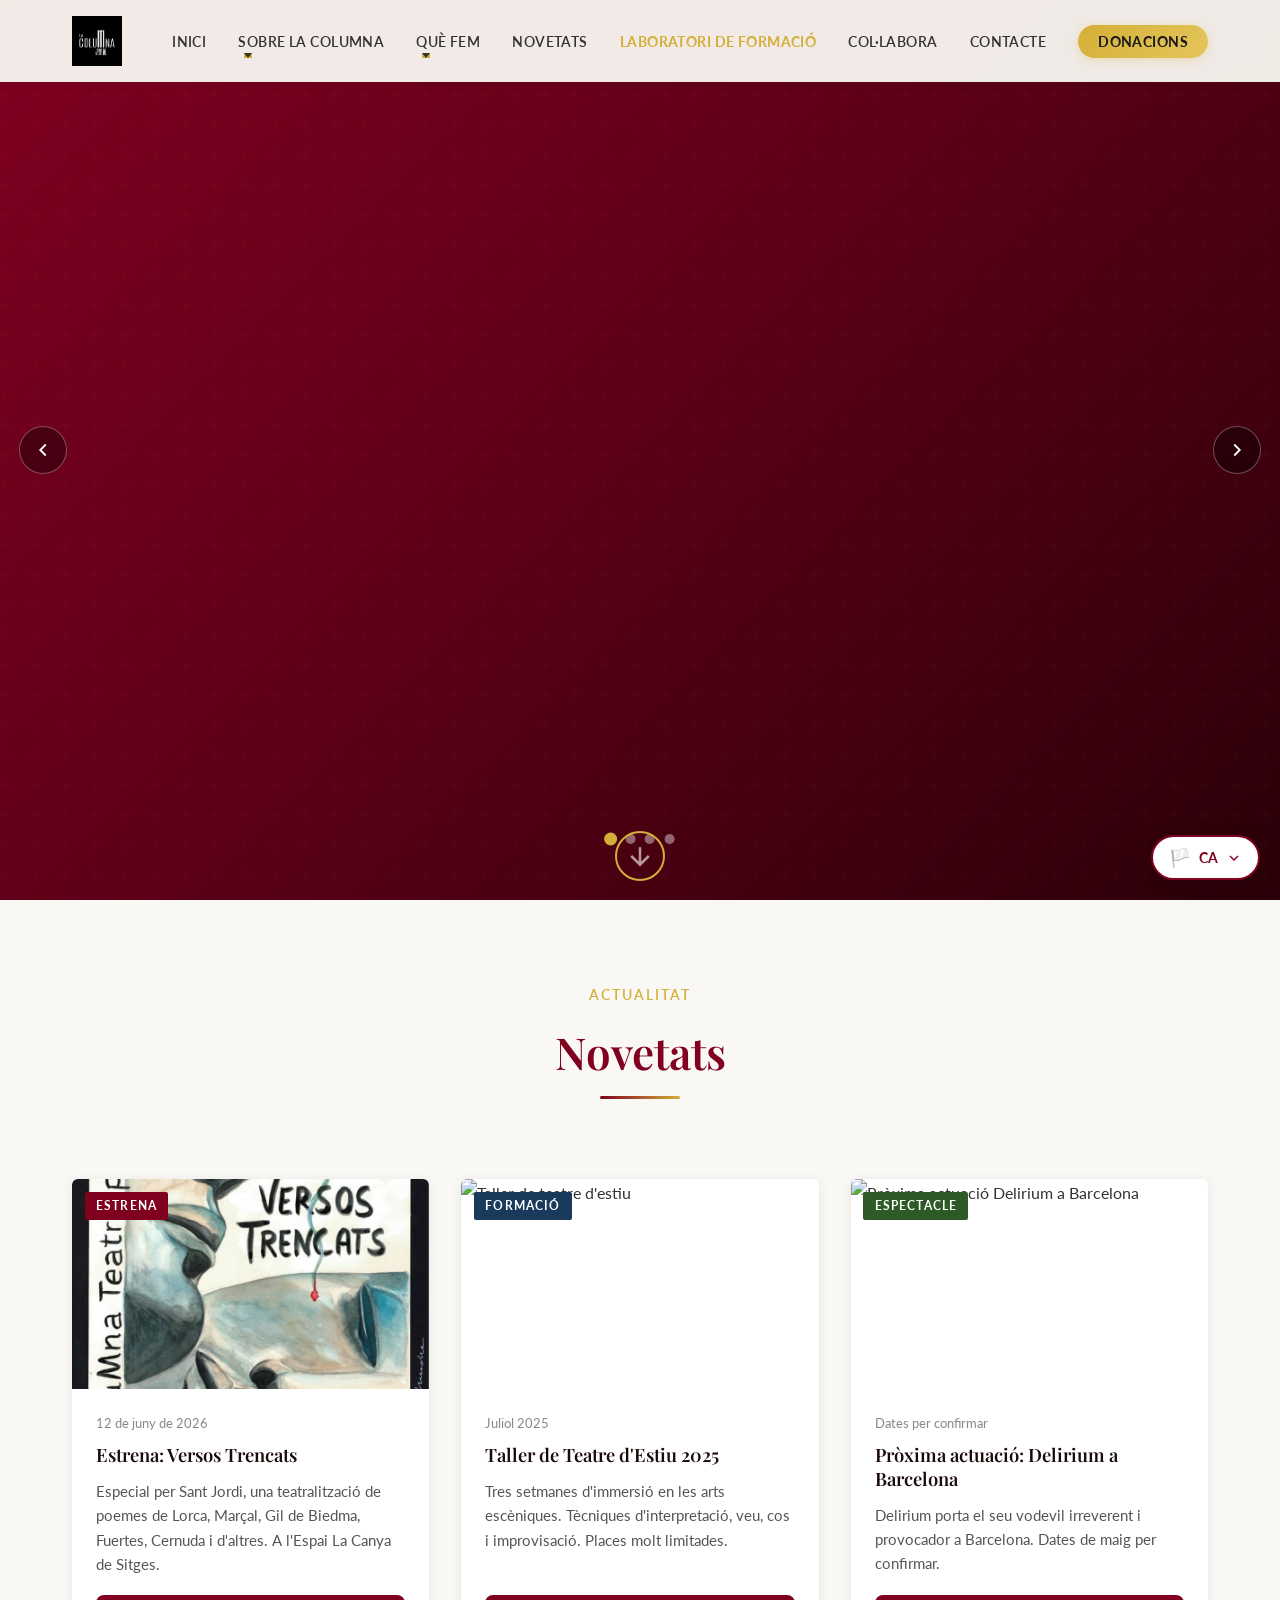
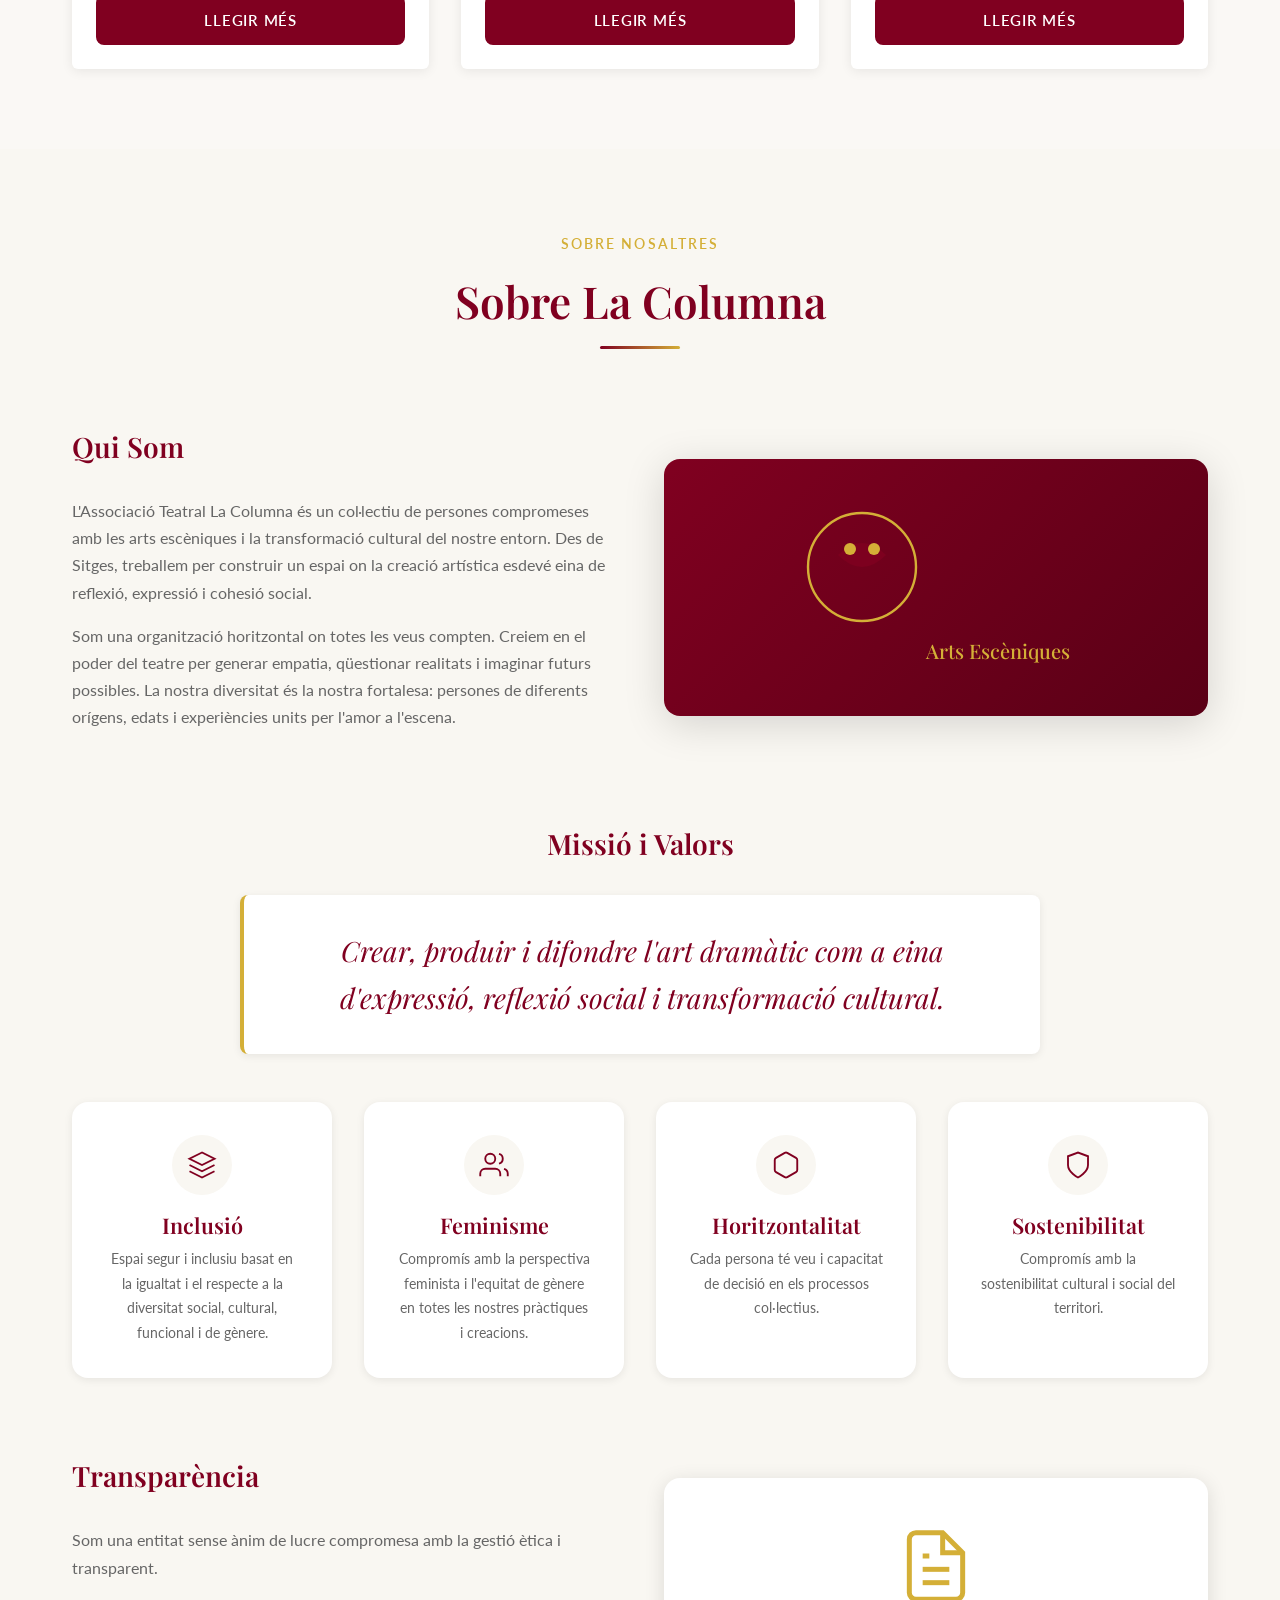
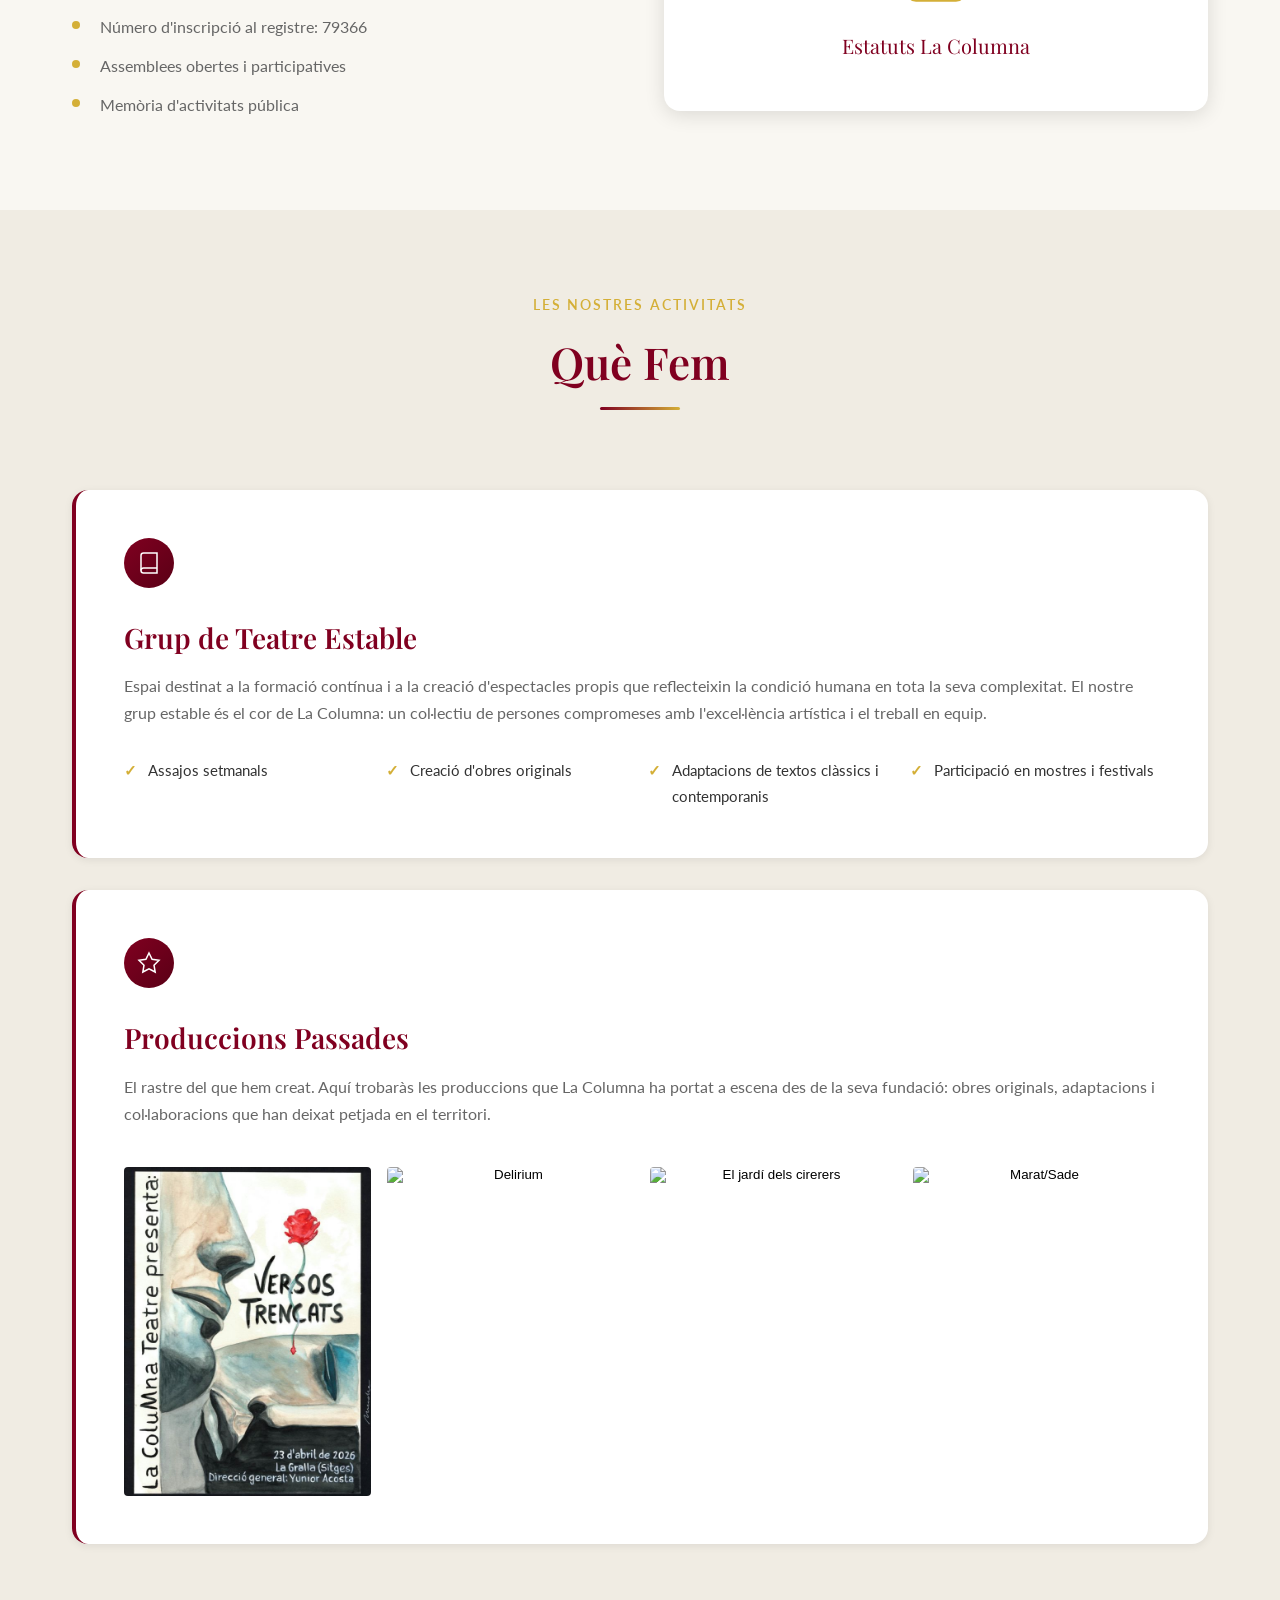
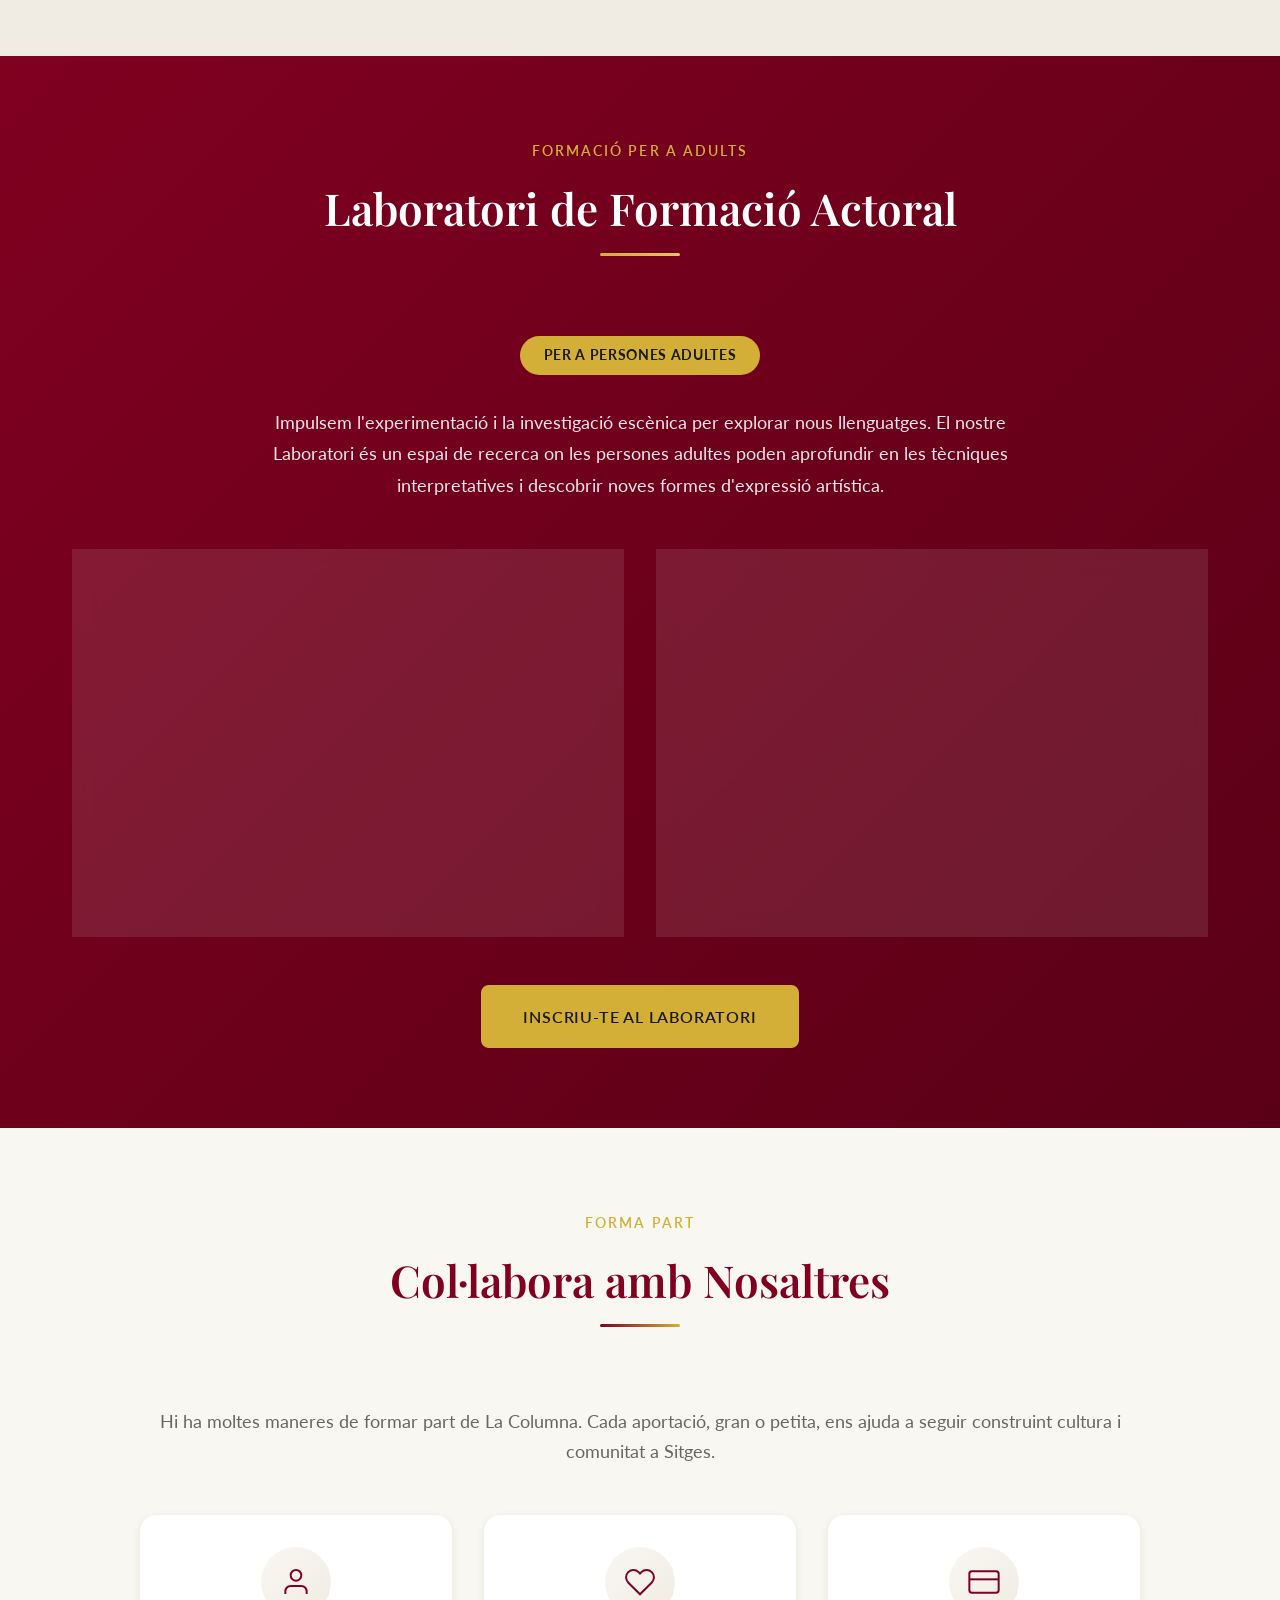
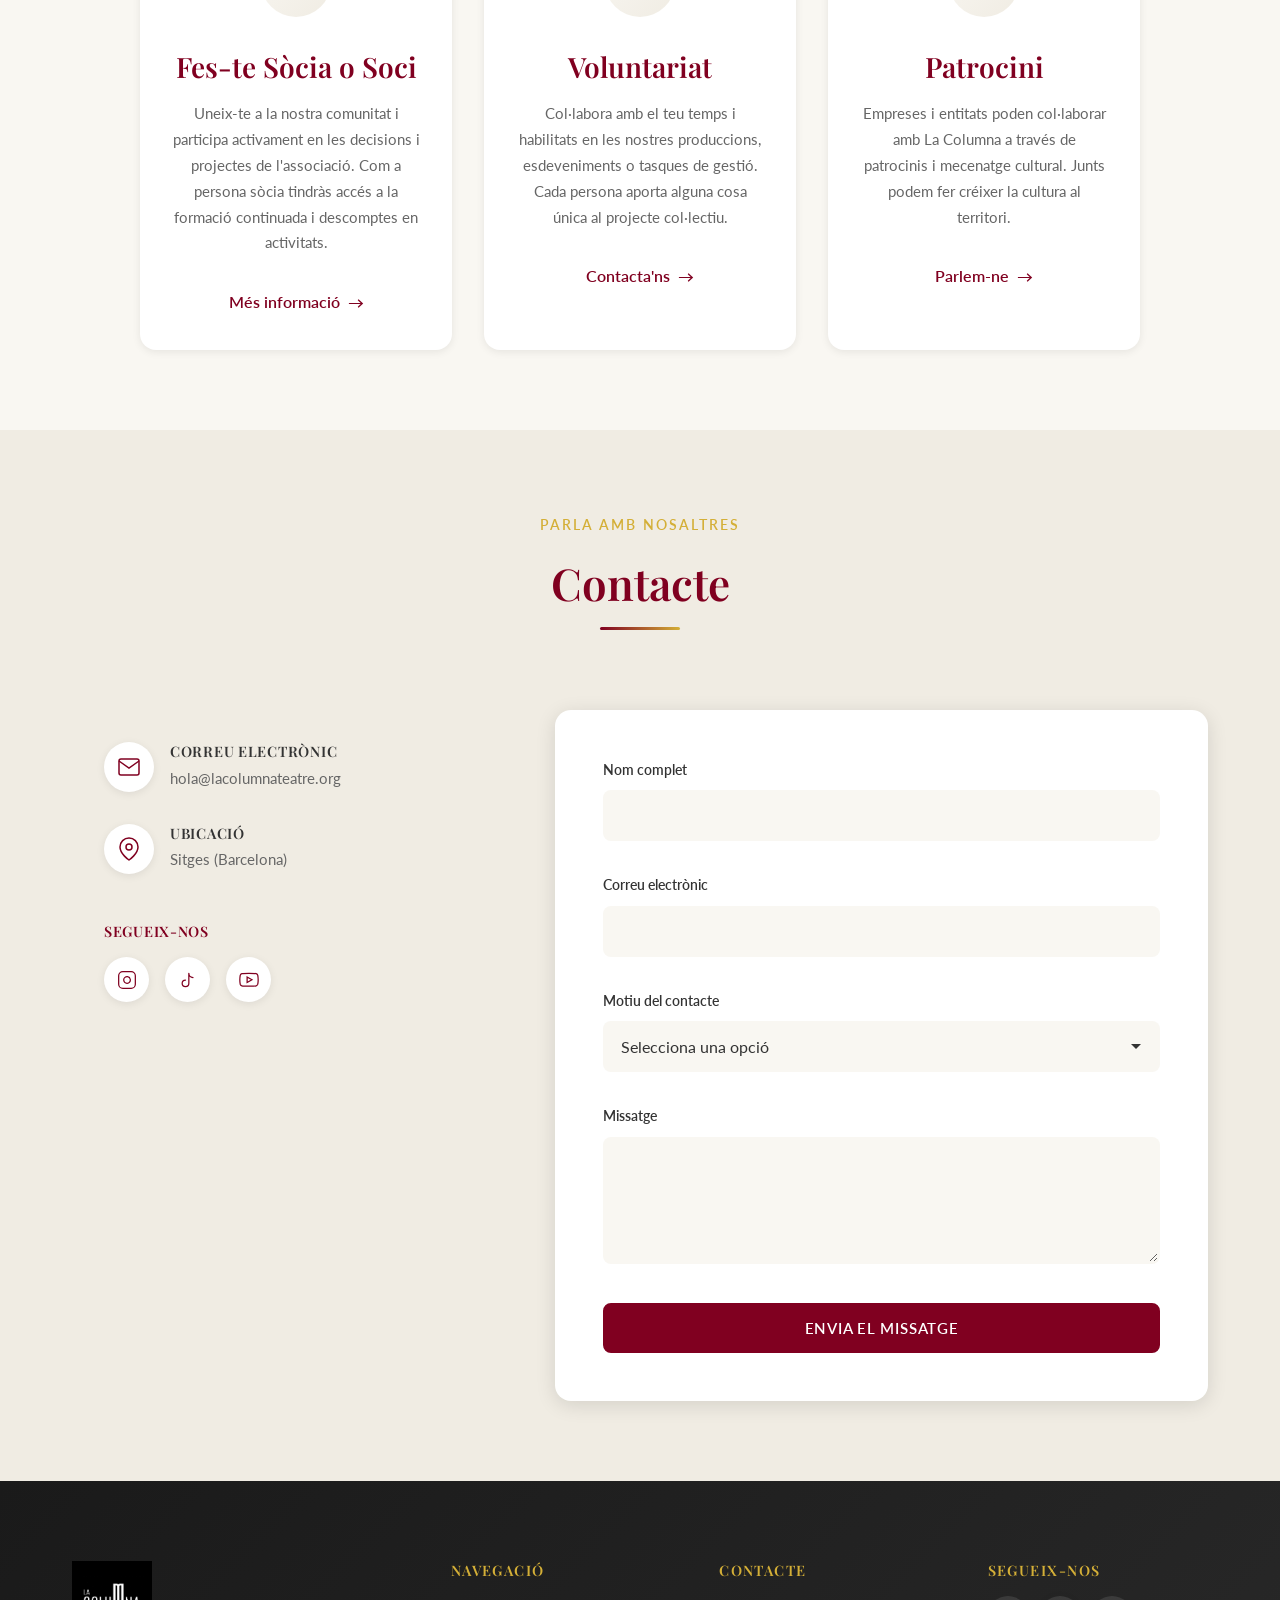
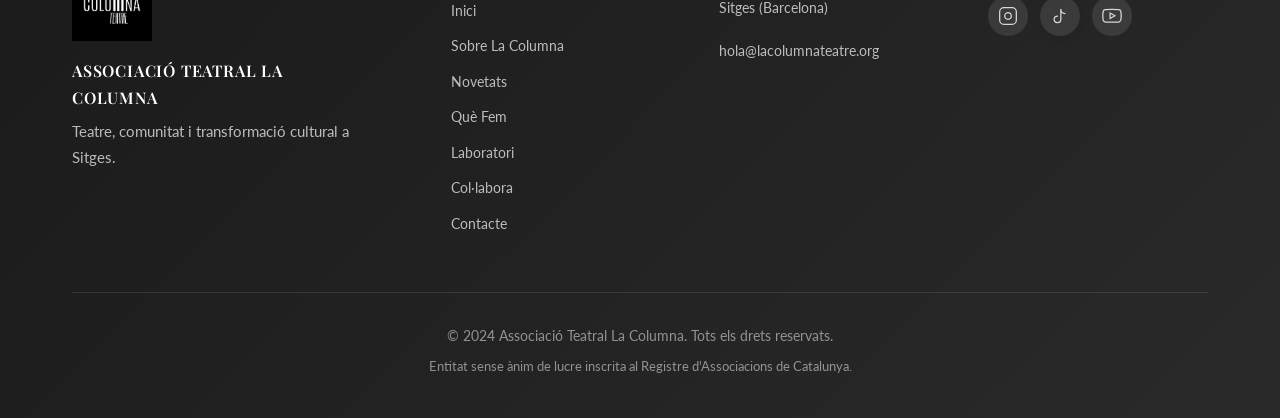
==== index.html @ 3ff5d33d "Update index.html" ====
<!DOCTYPE html>
<html lang="ca">
<head>
    <meta charset="UTF-8">
    <meta name="viewport" content="width=device-width, initial-scale=1.0">
    <meta name="description" content="Associació Teatral La Columna de Sitges - Organització plural, horitzontal i diversa dedicada a les arts escèniques">
    <meta name="keywords" content="teatre, Sitges, arts escèniques, formació actoral, cultura, laboratori teatral">
    <title>Associació Teatral La Columna | Sitges</title>
<link rel="icon" type="image/png" href="imgs/simbolo_lacolumna.png"><link rel="apple-touch-icon" href="imgs/simbolo_lacolumna.png">
    <!-- Google Fonts -->
    <link rel="preconnect" href="https://fonts.googleapis.com">
    <link rel="preconnect" href="https://fonts.gstatic.com" crossorigin>
    <link href="https://fonts.googleapis.com/css2?family=Lato:wght@300;400;700&family=Playfair+Display:wght@400;500;600;700&display=swap" rel="stylesheet">

    <!-- Styles -->
    <link rel="stylesheet" href="css/styles.css">
    
    <style>
    /* ═════════════════════════════════════════════
       HERO CAROUSEL
    ═══════════════════════════════════════════════ */
    .hero { position: relative; height: 100vh; min-height: 600px; overflow: hidden; }

    .hero-carousel { position: relative; width: 100%; height: 100%; }

    .hero-slide {
        position: absolute; inset: 0;
        background-size: cover; background-position: center;
        opacity: 0; transition: opacity 0.8s ease;
        display: flex; align-items: center; justify-content: center;
    }
    .hero-.active { opacity: 1; z-index: 1; }

    .hero-overlay {
        position: absolute; inset: 0;
        background: linear-gradient(to bottom, rgba(0,0,0,.55) 0%, rgba(0,0,0,.35) 60%, rgba(0,0,0,.6) 100%);
        z-index: 1;
    }

    .hero-content {
        position: relative; z-index: 2;
        text-align: center; padding: 0 1.5rem;
        max-width: 800px; margin: 0 auto;
        color: #fff;
    }
    .hero-title {
        font-family: 'Playfair Display', serif;
        font-size: clamp(2rem, 5vw, 3.5rem);
        font-weight: 600; line-height: 1.2;
        margin-bottom: 1.2rem; color: #fff;
        text-shadow: 0 2px 8px rgba(0,0,0,.5);
    }
    .hero-subtitle {
        font-size: clamp(1rem, 2vw, 1.2rem);
        line-height: 1.7; margin-bottom: 2rem;
        color: rgba(255,255,255,.9);
        text-shadow: 0 1px 4px rgba(0,0,0,.4);
    }
    .hero-event-tag {
        display: inline-block;
        background: #D4AF37; color: #1a0a0a;
        font-family: 'Lato', sans-serif;
        font-size: .78rem; font-weight: 700;
        letter-spacing: .12em; text-transform: uppercase;
        padding: .35rem .9rem; border-radius: 2px;
        margin-bottom: 1rem;
    }
    .hero-ctas { display: flex; gap: 1rem; justify-content: center; flex-wrap: wrap; }

    /* Arrows */
    .hero-arrow {
        position: absolute; top: 50%; transform: translateY(-50%);
        z-index: 10; background: rgba(0,0,0,.35);
        border: 1px solid rgba(255,255,255,.3);
        color: #fff; width: 48px; height: 48px;
        border-radius: 50%; cursor: pointer;
        display: flex; align-items: center; justify-content: center;
        transition: background .25s;
    }
    .hero-arrow:hover { background: rgba(212,175,55,.7); }
    .hero-arrow svg { width: 22px; height: 22px; }
    .hero-arrow-prev { left: 1.2rem; }
    .hero-arrow-next { right: 1.2rem; }

    /* Dots */
    .hero-dots {
        position: absolute; bottom: 3.5rem; left: 50%; transform: translateX(-50%);
        z-index: 10; display: flex; gap: .6rem;
    }
    .hero-dot {
        width: 10px; height: 10px; border-radius: 50%;
        background: rgba(255,255,255,.4); border: none; cursor: pointer;
        transition: background .25s, transform .25s;
    }
    .hero-dot.active { background: #D4AF37; transform: scale(1.3); }

    /* Scroll hint */
    .hero-scroll {
        position: absolute; bottom: 1.2rem; left: 50%; transform: translateX(-50%);
        z-index: 10; color: rgba(255,255,255,.6); animation: bounce 2s infinite;
    }
    .hero-scroll a { color: inherit; }
    @keyframes bounce { 0%,100%{transform:translateX(-50%) translateY(0)} 50%{transform:translateX(-50%) translateY(6px)} }

    /* ═══════════════════════════════════════════════
       NOVETATS
    ═══════════════════════════════════════════════ */
    .novetats-section { background: #faf8f5; }

    .novetats-grid {
        display: grid;
        grid-template-columns: repeat(auto-fit, minmax(300px, 1fr));
        gap: 2rem; margin-top: 2.5rem;
    }

    .novetat-card {
        background: #fff;
        border-radius: 6px;
        overflow: hidden;
        box-shadow: 0 2px 12px rgba(0,0,0,.08);
        transition: transform .25s, box-shadow .25s;
        display: flex; flex-direction: column;
    }
    .novetat-card.novetat-trigger { cursor: pointer; }
    .novetat-card:hover { transform: translateY(-4px); box-shadow: 0 8px 24px rgba(0,0,0,.13); }

    .novetat-img-wrap { position: relative; overflow: hidden; }
    .novetat-img { width: 100%; height: 210px; object-fit: cover; display: block; transition: transform .4s; }
    .novetat-card:hover .novetat-img { transform: scale(1.04); }

    .novetat-badge {
        position: absolute; top: .8rem; left: .8rem;
        background: #800020; color: #fff;
        font-size: .72rem; font-weight: 700;
        letter-spacing: .1em; text-transform: uppercase;
        padding: .25rem .7rem; border-radius: 2px;
    }
    .novetat-badge--blue  { background: #1a3a5c; }
    .novetat-badge--green { background: #2d5a27; }

    .novetat-body { padding: 1.5rem; display: flex; flex-direction: column; flex: 1; }
    .novetat-date { font-size: .8rem; color: #888; display: block; margin-bottom: .5rem; }
    .novetat-title {
        font-family: 'Playfair Display', serif;
        font-size: 1.15rem; font-weight: 600;
        color: #1a0a0a; margin-bottom: .75rem; line-height: 1.3;
    }
    .novetat-text { font-size: .92rem; color: #555; line-height: 1.65; flex: 1; margin-bottom: 1.2rem; }

    /* ═══════════════════════════════════════════════
       GALERIA PRODUCCIONS
    ═══════════════════════════════════════════════ */
    .produccions-galeria { margin-top: 2.5rem; }
    .produccions-title {
        font-family: 'Playfair Display', serif;
        font-size: 1.25rem; color: #800020;
        margin-bottom: 1.2rem; padding-bottom: .5rem;
        border-bottom: 1px solid #e8d5c0;
    }
    .produccions-grid {
        display: grid;
        grid-template-columns: repeat(auto-fill, minmax(220px, 1fr));
        gap: 1rem;
    }
    .produccio-item {
        position: relative; overflow: hidden;
        border-radius: 4px; cursor: pointer;
        background: none; border: none; padding: 0;
    }
    /*.produccio-item img { width: 100%; height: 160px; object-fit: cover; display: block; transition: transform .4s; }*/
      .produccio-item img { width: 100%; height: auto; aspect-ratio: 3 / 4; object-fit: cover; display: block; transition: transform .4s; }
    .produccio-item:hover img { transform: scale(1.06); }

    .produccio-hover {
        position: absolute; inset: 0;
        background: rgba(128,0,32,.75);
        color: #fff; display: flex; align-items: center; justify-content: center;
        opacity: 0; transition: opacity .3s;
        font-family: 'Lato', sans-serif; font-size: .85rem;
        font-weight: 700; letter-spacing: .08em; text-transform: uppercase;
    }
    .produccio-item:hover .produccio-hover { opacity: 1; }

    /* ═══════════════════════════════════════════════
       MODAL
    ═══════════════════════════════════════════════ */
    .produccio-modal-overlay {
        position: fixed; inset: 0; z-index: 9999;
        background: rgba(0,0,0,.8);
        display: flex; align-items: center; justify-content: center;
        padding: 1rem;
        opacity: 0; pointer-events: none; transition: opacity .3s;
    }
    .produccio-modal-overlay.active { opacity: 1; pointer-events: all; }

    /* .produccio-modal {
        background: #fff; border-radius: 6px;
        max-width: 780px; width: 100%;
        max-height: 90vh; overflow-y: auto;
        position: relative;
        transform: translateY(20px); transition: transform .3s;
    }*/
       .produccio-modal {
        background: #fff; border-radius: 6px;
        max-width: 780px; width: 100%;
        max-height: 90vh; overflow-y: auto;
        position: relative;
        transform .3s;
    }
    .produccio-modal-overlay.active .produccio-modal { transform: translateY(0); }

    .produccio-modal-close {
        position: absolute; top: .8rem; right: .8rem;
        background: rgba(0,0,0,.6); border: none;
        color: #fff; width: 36px; height: 36px;
        border-radius: 50%; cursor: pointer;
        display: flex; align-items: center; justify-content: center;
        z-index: 2;
    }
    .produccio-modal-close svg { width: 18px; height: 18px; }

/*    .produccio-modal-img { width: 100%; height: 340px; object-fit: cover; display: block; border-radius: 6px 6px 0 0; }
*/
    .produccio-modal-img { width: 100%; height: auto; max-height: 55vh; object-fit: contain; display: block; border-radius: 6px 6px 0 0; }
    .produccio-modal-info { padding: 1.5rem 2rem 2rem; }
    .produccio-modal-titol {
        font-family: 'Playfair Display', serif;
        font-size: 1.5rem; color: #1a0a0a;
        margin-bottom: .75rem;
    }
    .produccio-modal-desc { font-size: .95rem; color: #444; line-height: 1.7; margin-bottom: 1rem; }
    .produccio-modal-meta { display: flex; gap: 1.5rem; flex-wrap: wrap; }
    .produccio-modal-data,
    .produccio-modal-lloc {
        font-size: .82rem; color: #800020;
        font-weight: 700; letter-spacing: .05em;
    }
    .produccio-modal-lloc::before { content: '📍 '; }
    .produccio-modal-data::before { content: '🗓 '; }

    @media (max-width: 640px) {
        .hero-arrow { display: none; }
        .produccio-modal-img { height: 200px; }
        .produccio-modal-info { padding: 1rem 1.2rem 1.5rem; }
    }
    </style>
</head>
<body>
    <!-- Header -->
    <header class="header" id="header">
        <div class="container">
            <a href="#inici" class="logo">
                <img src="imgs/logotipo_lacolumna.png" alt="Associació Teatral La Columna" title="Associació Teatral La Columna">
            </a>

            <button class="mobile-menu-btn" id="mobileMenuBtn" aria-label="Obrir menú">
                <span></span>
                <span></span>
                <span></span>
            </button>

            <nav class="nav" id="mainNav">
                <ul class="nav-list">
                    <li><a href="#inici" class="nav-link">Inici</a></li>
                    <li class="dropdown">
                        <a href="#sobre" class="nav-link dropdown-toggle">Sobre La Columna</a>
                        <ul class="dropdown-menu">
                            <li><a href="#qui-som">Qui Som</a></li>
                            <li><a href="#missio">Missió i Valors</a></li>
                            <li><a href="#transparencia">Transparència</a></li>
                        </ul>
                    </li>
                    <li class="dropdown">
                        <a href="#que-fem" class="nav-link dropdown-toggle">Què Fem</a>
                        <ul class="dropdown-menu">
                            <li><a href="#grup-estable">Grup de Teatre Estable</a></li>
                            <li><a href="#produccions">Produccions Passades</a></li>
                        </ul>
                    </li>
                    <li><a href="#novetats" class="nav-link">Novetats</a></li>
                    <li><a href="#laboratori" class="nav-link nav-highlight">Laboratori de Formació</a></li>
                    <li><a href="#collabora" class="nav-link">Col·labora</a></li>
                    <li><a href="#contacte" class="nav-link">Contacte</a></li>
                    <li><a href="#donacions" class="nav-link nav-donacions">Donacions</a></li>
                </ul>
            </nav>
        </div>
    </header>

    <!-- Hero Section – Carrusel -->
    <section class="hero" id="inici">

        <!-- Slides -->
        <div class="hero-carousel" id="heroCarousel">

            <!-- Slide 1: Identitat de l'associació -->
            <div class="hero-slide active" style="background: linear-gradient(135deg, #1a0a0a 0%, #2d1515 40%, #800020 100%);">
                <div class="hero-overlay"></div>
                <div class="hero-content fade-in">
                    <h1 class="hero-title">El teatre neix on les persones es troben.</h1>
                    <p class="hero-subtitle">Som una organització plural, horitzontal i diversa de persones que treballen per a la cultura focalitzada en les arts escèniques, inclusiva, sostenible, participativa i arrelada al territori.</p>
                    <div class="hero-ctas">
                        <a href="#qui-som" class="btn btn-primary">Descobreix l'essència</a>
                        <a href="#laboratori" class="btn btn-secondary">Vine al Laboratori</a>
                        <a href="#collabora" class="btn btn-outline">Fes-te sòcia o soci</a>
                    </div>
                </div>
            </div>

            <!-- Slide 2: Estrena -->
            <div class="hero-slide" style="background-image: url('imgs/Versos_TRencats_juny_h.jpg');">
                <div class="hero-overlay"></div>
                <div class="hero-content">
                    <span class="hero-event-tag">Estrena</span>
                    <h1 class="hero-title">Versos Trencats</h1>
                    <p class="hero-subtitle">Divendres 12 de juny, 16 h · La Gralla<br>Una producció del Grup de Teatre Estable de La Columna.</p>
                    <div class="hero-ctas">
                        <a href="#novetats" class="btn btn-primary">Més informació</a>
                        <a href="https://api.whatsapp.com/send/?phone=34620639960&text=Hola%2C+quiero+reservar+entrada+para+D+versos+trencats&type=phone_number&app_absent=0" class="btn btn-secondary">Reserva</a>
                        <a href="#novetats" class="btn btn-outline">Tots els esdeveniments</a>
                    </div>
                </div>
            </div>




        </div><!-- /hero-carousel -->

        <!-- Controls -->
        <button class="hero-arrow hero-arrow-prev" id="heroPrev" aria-label="Slide anterior">
            <svg viewBox="0 0 24 24" fill="none" stroke="currentColor" stroke-width="2"><path d="M15 18l-6-6 6-6"/></svg>
        </button>
        <button class="hero-arrow hero-arrow-next" id="heroNext" aria-label="Slide següent">
            <svg viewBox="0 0 24 24" fill="none" stroke="currentColor" stroke-width="2"><path d="M9 18l6-6-6-6"/></svg>
        </button>

        <!-- Dots -->
        <div class="hero-dots" id="heroDots">
            <button class="hero-dot active" data-slide="0" aria-label="Slide 1"></button>
            <button class="hero-dot" data-slide="1" aria-label="Slide 2"></button>
            <button class="hero-dot" data-slide="2" aria-label="Slide 3"></button>
            <button class="hero-dot" data-slide="3" aria-label="Slide 4"></button>
        </div>

        <!-- Scroll hint -->
        <div class="hero-scroll">
            <a href="#novetats" aria-label="Desplaçar-se avall">
                <svg width="30" height="30" viewBox="0 0 24 24" fill="none" stroke="currentColor" stroke-width="2">
                    <path d="M12 5v14M19 12l-7 7-7-7"/>
                </svg>
            </a>
        </div>

    </section>

    <!-- Novetats -->
    <section class="section novetats-section" id="novetats">
        <div class="container">
            <div class="section-header fade-in">
                <span class="section-tag">Actualitat</span>
                <h2 class="section-title">Novetats</h2>
                <div class="section-divider"></div>
            </div>

            <div class="novetats-grid fade-in">

                <!-- Card 1: Estrena Versos Trencats -->
                <article class="novetat-card novetat-trigger"
                    data-img="imgs/Versos_Trencats_juny.jpg"
                    data-titol="Estrena: Versos Trencats"
                    data-data="12 de juny de 2026, 18.00 h"
                    data-lloc="Espai La Canya (La Gralla), Sitges"
                    data-desc="Dins del marc de l'Orgull Sitges, el Grup de Teatre Estable de La Columna presenta la seva nova producció a l'Espai La Canya (pis d'abaix de la Vermuteria La Canya). Especial per Sant Jordi, una teatralització de poemes seleccionats per aquesta diada d'autores i autors universals com Lorca, Marçal, Gil de Biedma, Fuertes, Norse, Cernuda, Méndez o Loynaz, entre d'altres. Un espectacle íntim, poètic i emotiu que convida a deixar-se portar per la paraula. Amb el suport de l'Ajuntament de Sitges."
                    data-accio-text="AFORO LIMITAT - RESERVA"
                    data-accio-href="https://api.whatsapp.com/send/?phone=34620639960&text=Hola%2C+quiero+reservar+entrada+para+D+versos+trencats&type=phone_number&app_absent=0">
                    <div class="novetat-img-wrap">
                        <img src="imgs/Versos_Trencats_juny.jpg" alt="Estrena Versos Trencats" class="novetat-img">
                        <span class="novetat-badge">Estrena</span>
                    </div>
                    <div class="novetat-body">
                        <time class="novetat-date" datetime="2026-04-23">12 de juny de 2026</time>
                        <h3 class="novetat-title">Estrena: Versos Trencats</h3>
                        <p class="novetat-text">Especial per Sant Jordi, una teatralització de poemes de Lorca, Marçal, Gil de Biedma, Fuertes, Cernuda i d'altres. A l'Espai La Canya de Sitges.</p>
                        <button class="btn btn-primary novetat-btn-modal">Llegir més</button>
                    </div>
                </article>

                <!-- Card 2: Taller d'Estiu -->
                <article class="novetat-card novetat-trigger"
                    data-img="https://placehold.co/600x350/2d1515/ffffff?text=Taller+d%27Estiu+2025"
                    data-titol="Taller de Teatre d'Estiu 2025"
                    data-data="Juliol 2025"
                    data-lloc="Sitges"
                    data-desc="Tres setmanes d'immersió en les arts escèniques per a persones adultes. Tècniques d'interpretació, veu, cos i improvisació en un entorn creatiu i inclusiu. Les places són molt limitades. Si vols participar, contacta'ns a través del formulari per rebre tota la informació sobre horaris, preu i programa."
                    data-accio-text="Inscripció i informació"
                    data-accio-href="#contacte">
                    <div class="novetat-img-wrap">
                        <img src="https://placehold.co/600x350/2d1515/ffffff?text=Taller+d%27Estiu+2025" alt="Taller de teatre d'estiu" class="novetat-img">
                        <span class="novetat-badge novetat-badge--blue">Formació</span>
                    </div>
                    <div class="novetat-body">
                        <time class="novetat-date" datetime="2025-07-01">Juliol 2025</time>
                        <h3 class="novetat-title">Taller de Teatre d'Estiu 2025</h3>
                        <p class="novetat-text">Tres setmanes d'immersió en les arts escèniques. Tècniques d'interpretació, veu, cos i improvisació. Places molt limitades.</p>
                        <button class="btn btn-primary novetat-btn-modal">Llegir més</button>
                    </div>
                </article>

                <!-- Card 3: Delirium a Barcelona --> 
                <article class="novetat-card novetat-trigger"
                    data-img="https://colorssitgeslink.org/wp-content/uploads/2025/12/eix-lespectacle-delirium-164300.jpg"
                    data-titol="Pròxima actuació: Delirium a Barcelona"
                    data-data="Dates de maig per confirmar"
                    data-lloc="Barcelona (lloc per confirmar)"
                    data-desc="Delirium, l'espectacle col·lectiu en format vodevil-teatre café de La Columna, arribarà aviat a Barcelona. Un delirant viatge a través de personatges com Mónica del Raval, Freddy Mercury o Mephisto, amb textos de Sade i dels Monòlegs de la Vagina. Irreverent, provocador i ple d'energia. Pendent de confirmar dates i sala. Si vols rebre informació quan es publiqui, escriu-nos."
                    data-accio-text="Avisa'm quan hi hagi dates"
                    data-accio-href="#contacte">
                    <div class="novetat-img-wrap">
                        <img src="https://colorssitgeslink.org/wp-content/uploads/2025/12/eix-lespectacle-delirium-164300.jpg" alt="Pròxima actuació Delirium a Barcelona" class="novetat-img">
                        <span class="novetat-badge novetat-badge--green">Espectacle</span>
                    </div>
                    <div class="novetat-body">
                        <time class="novetat-date" datetime="2025-05-01">Dates per confirmar</time>
                        <h3 class="novetat-title">Pròxima actuació: Delirium a Barcelona</h3>
                        <p class="novetat-text">Delirium porta el seu vodevil irreverent i provocador a Barcelona. Dates de maig per confirmar.</p>
                        <button class="btn btn-primary novetat-btn-modal">Llegir més</button>
                    </div>
                </article>
            </div><!-- /novetats-grid -->
        </div>
    </section>

    <!-- Sobre La Columna -->
    <section class="section" id="sobre">
        <div class="container">
            <div class="section-header fade-in">
                <span class="section-tag">Sobre Nosaltres</span>
                <h2 class="section-title">Sobre La Columna</h2>
                <div class="section-divider"></div>
            </div>

            <!-- Qui Som -->
            <article class="content-block fade-in" id="qui-som">
                <div class="content-grid">
                    <div class="content-text">
                        <h3 class="content-title">Qui Som</h3>
                        <p>L'Associació Teatral La Columna és un col·lectiu de persones compromeses amb les arts escèniques i la transformació cultural del nostre entorn. Des de Sitges, treballem per construir un espai on la creació artística esdevé eina de reflexió, expressió i cohesió social.</p>
                        <p>Som una organització horitzontal on totes les veus compten. Creiem en el poder del teatre per generar empatia, qüestionar realitats i imaginar futurs possibles. La nostra diversitat és la nostra fortalesa: persones de diferents orígens, edats i experiències units per l'amor a l'escena.</p>
                    </div>
                    <div class="content-visual">
                        <div class="decorative-card">
                            <svg class="decorative-icon" viewBox="0 0 100 100" fill="none">
                                <circle cx="50" cy="50" r="45" stroke="#D4AF37" stroke-width="2"/>
                                <path d="M30 40 Q50 20 70 40 Q50 60 30 40" fill="#800020" opacity="0.8"/>
                                <circle cx="40" cy="35" r="5" fill="#D4AF37"/>
                                <circle cx="60" cy="35" r="5" fill="#D4AF37"/>
                            </svg>
                            <span class="decorative-text">Arts Escèniques</span>
                        </div>
                    </div>
                </div>
            </article>

            <!-- Missió i Valors -->
            <article class="content-block fade-in" id="missio">
                <h3 class="content-title centered">Missió i Valors</h3>
                <div class="mission-statement">
                    <blockquote>
                        <p>Crear, produir i difondre l'art dramàtic com a eina d'expressió, reflexió social i transformació cultural.</p>
                    </blockquote>
                </div>
                <div class="values-grid">
                    <div class="value-card">
                        <div class="value-icon">
                            <svg viewBox="0 0 24 24" fill="none" stroke="currentColor" stroke-width="1.5">
                                <path d="M12 2L2 7l10 5 10-5-10-5zM2 17l10 5 10-5M2 12l10 5 10-5"/>
                            </svg>
                        </div>
                        <h4>Inclusió</h4>
                        <p>Espai segur i inclusiu basat en la igualtat i el respecte a la diversitat social, cultural, funcional i de gènere.</p>
                    </div>
                    <div class="value-card">
                        <div class="value-icon">
                            <svg viewBox="0 0 24 24" fill="none" stroke="currentColor" stroke-width="1.5">
                                <path d="M17 21v-2a4 4 0 0 0-4-4H5a4 4 0 0 0-4 4v2"/>
                                <circle cx="9" cy="7" r="4"/>
                                <path d="M23 21v-2a4 4 0 0 0-3-3.87M16 3.13a4 4 0 0 1 0 7.75"/>
                            </svg>
                        </div>
                        <h4>Feminisme</h4>
                        <p>Compromís amb la perspectiva feminista i l'equitat de gènere en totes les nostres pràctiques i creacions.</p>
                    </div>
                    <div class="value-card">
                        <div class="value-icon">
                            <svg viewBox="0 0 24 24" fill="none" stroke="currentColor" stroke-width="1.5">
                                <path d="M21 16V8a2 2 0 0 0-1-1.73l-7-4a2 2 0 0 0-2 0l-7 4A2 2 0 0 0 3 8v8a2 2 0 0 0 1 1.73l7 4a2 2 0 0 0 2 0l7-4A2 2 0 0 0 21 16z"/>
                            </svg>
                        </div>
                        <h4>Horitzontalitat</h4>
                        <p>Cada persona té veu i capacitat de decisió en els processos col·lectius.</p>
                    </div>
                    <div class="value-card">
                        <div class="value-icon">
                            <svg viewBox="0 0 24 24" fill="none" stroke="currentColor" stroke-width="1.5">
                                <path d="M12 22s8-4 8-10V5l-8-3-8 3v7c0 6 8 10 8 10z"/>
                            </svg>
                        </div>
                        <h4>Sostenibilitat</h4>
                        <p>Compromís amb la sostenibilitat cultural i social del territori.</p>
                    </div>
                </div>
            </article>

            <!-- Transparència -->
            <article class="content-block fade-in" id="transparencia">
                <div class="content-grid reverse">
                    <div class="content-visual">
                        <div class="transparency-badge">
                            <svg viewBox="0 0 24 24" fill="none" stroke="#D4AF37" stroke-width="1.5">
                                <path d="M14 2H6a2 2 0 0 0-2 2v16a2 2 0 0 0 2 2h12a2 2 0 0 0 2-2V8z"/>
                                <polyline points="14 2 14 8 20 8"/>
                                <line x1="16" y1="13" x2="8" y2="13"/>
                                <line x1="16" y1="17" x2="8" y2="17"/>
                                <polyline points="10 9 9 9 8 9"/>
                            </svg>
                            <span><a href="estatuts_columnateatre.pdf" alt="estatuts La Columna Teatre" title="estatuts La Columna Teatre" target="_blank">Estatuts La Columna</a></span>
                        </div>
                    </div>
                    <div class="content-text">
                        <h3 class="content-title">Transparència</h3>
                        <p>Som una entitat sense ànim de lucre compromesa amb la gestió ètica i transparent.</p>
                        <p></p>
                        <ul class="feature-list">
                            <li>Número d'inscripció al registre: 79366</li>
                            <li>Assemblees obertes i participatives</li>
                            <li>Memòria d'activitats pública</li>
                        </ul>
                    </div>
                </div>
            </article>
        </div>
    </section>

    <!-- Què Fem -->
    <section class="section section-alt" id="que-fem">
        <div class="container">
            <div class="section-header fade-in">
                <span class="section-tag">Les Nostres Activitats</span>
                <h2 class="section-title">Què Fem</h2>
                <div class="section-divider"></div>
            </div>

            <!-- Grup de Teatre Estable -->
            <article class="activity-card fade-in" id="grup-estable">
                <div class="activity-content">
                    <div class="activity-icon">
                        <svg viewBox="0 0 24 24" fill="none" stroke="currentColor" stroke-width="1.5">
                            <path d="M4 19.5A2.5 2.5 0 0 1 6.5 17H20"/>
                            <path d="M6.5 2H20v20H6.5A2.5 2.5 0 0 1 4 19.5v-15A2.5 2.5 0 0 1 6.5 2z"/>
                        </svg>
                    </div>
                    <h3 class="activity-title">Grup de Teatre Estable</h3>
                    <p class="activity-description">Espai destinat a la formació contínua i a la creació d'espectacles propis que reflecteixin la condició humana en tota la seva complexitat. El nostre grup estable és el cor de La Columna: un col·lectiu de persones compromeses amb l'excel·lència artística i el treball en equip.</p>
                    <ul class="activity-features">
                        <li>Assajos setmanals</li>
                        <li>Creació d'obres originals</li>
                        <li>Adaptacions de textos clàssics i contemporanis</li>
                        <li>Participació en mostres i festivals</li>
                    </ul>
                </div>
            </article>

            <!-- Produccions Passades -->
            <article class="activity-card fade-in" id="produccions">
                <div class="activity-content">
                    <div class="activity-icon">
                        <svg viewBox="0 0 24 24" fill="none" stroke="currentColor" stroke-width="1.5">
                            <polygon points="12 2 15.09 8.26 22 9.27 17 14.14 18.18 21.02 12 17.77 5.82 21.02 7 14.14 2 9.27 8.91 8.26 12 2"/>
                        </svg>
                    </div>
                    <h3 class="activity-title">Produccions Passades</h3>
                    <p class="activity-description">El rastre del que hem creat. Aquí trobaràs les produccions que La Columna ha portat a escena des de la seva fundació: obres originals, adaptacions i col·laboracions que han deixat petjada en el territori.</p>
                </div>

                <!-- Galeria de produccions passades -->
                <div class="produccions-galeria">
                    <div class="produccions-grid">

                        <button class="produccio-item"
                            data-img="imgs/cartell_versos_trencats.jpg"
                            data-titol="Versos Trencats"
                            data-desc="Especial per Sant Jordi, una teatralització de poemes seleccionats per aquesta diada d'autores i autors universals com Lorca, Marçal, Gil de Biedma, Fuertes, Norse, Cernuda, Méndez o Loynaz, entre d'altres. Un espectacle íntim, poètic i emotiu que convida a deixar-se portar per la paraula."
                            data-data="23 d'abril de 2026"
                            data-lloc="La Canya (La Gralla), Sitges"
                            data-accio-text=""
                            data-accio-href="">
                            <img src="imgs/cartell_versos_trencats.jpg" alt="Versos Trencats">
                            <div class="produccio-hover"><span>Veure detalls</span></div>
                        </button>

                        <button class="produccio-item"
                            data-img="https://colorssitgeslink.org/wp-content/uploads/2025/12/eix-lespectacle-delirium-164300.jpg"
                            data-titol="Delirium"
                            data-desc="Espectacle col·lectiu, vodevil amb format teatre café que transita a través de personatges com Mónica del Raval, Freddy Mercury, Mephisto... i textos de Sade, Monòlegs de la Vagina, que Yunior Acosta i Victor Marín van donar forma i format per aquest delirant, irreverent i provocador espectacle de dues hores."
                            data-data="2025"
                            data-lloc="La Canya (La Gralla), Sitges"
                            data-accio-text=""
                            data-accio-href="">
                            <img src="https://colorssitgeslink.org/wp-content/uploads/2025/12/eix-lespectacle-delirium-164300.jpg" alt="Delirium">
                            <div class="produccio-hover"><span>Veure detalls</span></div>
                        </button>

                        <button class="produccio-item"
                            data-img="https://placehold.co/900x500/1a2d1a/ffffff?text=El+jardí+dels+cirerers"
                            data-titol="El jardí dels cirerers"
                            data-desc="Txèkhov adaptat al litoral mediterrani. El declivi d'una família i d'un món que ja no té lloc en el futur. Un treball de conjunt que va guanyar el premi del públic a la Mostra de Teatre Aficionat del Garraf 2022."
                            data-data="Octubre 2022"
                            data-lloc="Teatre Principal de Sitges"
                            data-accio-text=""
                            data-accio-href="">
                            <img src="https://placehold.co/400x260/1a2d1a/ffffff?text=El+jardí+dels+cirerers" alt="El jardí dels cirerers">
                            <div class="produccio-hover"><span>Veure detalls</span></div>
                        </button>

                        <button class="produccio-item"
                            data-img="https://placehold.co/900x500/0a1a2d/D4AF37?text=Marat%2FSade"
                            data-titol="Marat/Sade"
                            data-desc="Peter Weiss en la nostra versió de cambra. Un espectacle de fort contingut polític i formal que va recórrer diversos municipis del Garraf dins el programa de cultura de proximitat."
                            data-data="Maig 2022"
                            data-lloc="Diversos municipis del Garraf"
                            data-accio-text=""
                            data-accio-href="">
                            <img src="https://placehold.co/400x260/0a1a2d/D4AF37?text=Marat%2FSade" alt="Marat/Sade">
                            <div class="produccio-hover"><span>Veure detalls</span></div>
                        </button>

                    </div><!-- /produccions-grid -->
                </div><!-- /produccions-galeria -->
            </article>
        </div>
    </section>

    <!-- Laboratori de Formació -->
    <section class="section laboratori-section" id="laboratori">
        <div class="container">
            <div class="section-header fade-in">
                <span class="section-tag">Formació per a Adults</span>
                <h2 class="section-title">Laboratori de Formació Actoral</h2>
                <div class="section-divider gold"></div>
            </div>

            <div class="laboratori-intro fade-in">
                <div class="laboratori-badge">
                    <span>Per a persones adultes</span>
                </div>
                <p class="laboratori-description">Impulsem l'experimentació i la investigació escènica per explorar nous llenguatges. El nostre Laboratori és un espai de recerca on les persones adultes poden aprofundir en les tècniques interpretatives i descobrir noves formes d'expressió artística.</p>
            </div>

            <div class="laboratori-grid">
                <div class="laboratori-card fade-in">
                    <div class="laboratori-card-header">
                        <span class="laboratori-number">01</span>
                        <h3>Formació Continuada per a Sòcies i Socis</h3>
                    </div>
                    <p>Aula formativa per al creixement tècnic de la companyia. Sessions regulars on les persones integrants del grup estable aprofundeixen en tècniques d'interpretació, veu, moviment i creació escènica.</p>
                    <ul class="laboratori-list">
                        <li>Tècniques d'interpretació</li>
                        <li>Treball vocal i corporal</li>
                        <li>Anàlisi de text</li>
                        <li>Improvisació i creació col·lectiva</li>
                    </ul>
                </div>

                <div class="laboratori-card fade-in">
                    <div class="laboratori-card-header">
                        <span class="laboratori-number">02</span>
                        <h3>Laboratori de Recerca</h3>
                    </div>
                    <p>Tallers i seminaris oberts a persones adultes interessades en la creació contemporània. Un espai d'investigació escènica on experimentar amb nous formats, tècniques i llenguatges teatrals.</p>
                    <ul class="laboratori-list">
                        <li>Tallers intensius temàtics</li>
                        <li>Seminaris amb professionals</li>
                        <li>Projectes de creació experimental</li>
                        <li>Mostres de procés</li>
                    </ul>
                </div>
            </div>

            <div class="laboratori-cta fade-in">
                <a href="#contacte" class="btn btn-gold">Inscriu-te al Laboratori</a>
            </div>
        </div>
    </section>

    <!-- Col·labora -->
    <section class="section" id="collabora">
        <div class="container">
            <div class="section-header fade-in">
                <span class="section-tag">Forma Part</span>
                <h2 class="section-title">Col·labora amb Nosaltres</h2>
                <div class="section-divider"></div>
            </div>

            <div class="collabora-content fade-in">
                <p class="collabora-intro">Hi ha moltes maneres de formar part de La Columna. Cada aportació, gran o petita, ens ajuda a seguir construint cultura i comunitat a Sitges.</p>

                <div class="collabora-grid">
                    <div class="collabora-card">
                        <div class="collabora-icon">
                            <svg viewBox="0 0 24 24" fill="none" stroke="currentColor" stroke-width="1.5">
                                <path d="M20 21v-2a4 4 0 0 0-4-4H8a4 4 0 0 0-4 4v2"/>
                                <circle cx="12" cy="7" r="4"/>
                            </svg>
                        </div>
                        <h3>Fes-te Sòcia o Soci</h3>
                        <p>Uneix-te a la nostra comunitat i participa activament en les decisions i projectes de l'associació. Com a persona sòcia tindràs accés a la formació continuada i descomptes en activitats.</p>
                        <a href="#contacte" class="btn-link">Més informació</a>
                    </div>

                    <div class="collabora-card">
                        <div class="collabora-icon">
                            <svg viewBox="0 0 24 24" fill="none" stroke="currentColor" stroke-width="1.5">
                                <path d="M20.84 4.61a5.5 5.5 0 0 0-7.78 0L12 5.67l-1.06-1.06a5.5 5.5 0 0 0-7.78 7.78l1.06 1.06L12 21.23l7.78-7.78 1.06-1.06a5.5 5.5 0 0 0 0-7.78z"/>
                            </svg>
                        </div>
                        <h3>Voluntariat</h3>
                        <p>Col·labora amb el teu temps i habilitats en les nostres produccions, esdeveniments o tasques de gestió. Cada persona aporta alguna cosa única al projecte col·lectiu.</p>
                        <a href="#contacte" class="btn-link">Contacta'ns</a>
                    </div>

                    <div class="collabora-card">
                        <div class="collabora-icon">
                            <svg viewBox="0 0 24 24" fill="none" stroke="currentColor" stroke-width="1.5">
                                <rect x="1" y="4" width="22" height="16" rx="2" ry="2"/>
                                <line x1="1" y1="10" x2="23" y2="10"/>
                            </svg>
                        </div>
                        <h3>Patrocini</h3>
                        <p>Empreses i entitats poden col·laborar amb La Columna a través de patrocinis i mecenatge cultural. Junts podem fer créixer la cultura al territori.</p>
                        <a href="#contacte" class="btn-link">Parlem-ne</a>
                    </div>
                </div>
            </div>
        </div>
    </section>

    <!-- Contacte -->
    <section class="section section-alt" id="contacte">
        <div class="container">
            <div class="section-header fade-in">
                <span class="section-tag">Parla amb Nosaltres</span>
                <h2 class="section-title">Contacte</h2>
                <div class="section-divider"></div>
            </div>

            <div class="contact-grid fade-in">
                <div class="contact-info">
                    <div class="contact-item">
                        <div class="contact-icon">
                            <svg viewBox="0 0 24 24" fill="none" stroke="currentColor" stroke-width="1.5">
                                <path d="M4 4h16c1.1 0 2 .9 2 2v12c0 1.1-.9 2-2 2H4c-1.1 0-2-.9-2-2V6c0-1.1.9-2 2-2z"/>
                                <polyline points="22,6 12,13 2,6"/>
                            </svg>
                        </div>
                        <div class="contact-text">
                            <h4>Correu electrònic</h4>
                            <a href="mailto:hola@lacolumnateatre.org">hola@lacolumnateatre.org</a>
                        </div>
                    </div>

                    <div class="contact-item">
                        <div class="contact-icon">
                            <svg viewBox="0 0 24 24" fill="none" stroke="currentColor" stroke-width="1.5">
                                <path d="M21 10c0 7-9 13-9 13s-9-6-9-13a9 9 0 0 1 18 0z"/>
                                <circle cx="12" cy="10" r="3"/>
                            </svg>
                        </div>
                        <div class="contact-text">
                            <h4>Ubicació</h4>
                            <address>Sitges (Barcelona)</address>
                        </div>
                    </div>

                    <div class="contact-social">
                        <h4>Segueix-nos</h4>
                        <div class="social-links">
                            <a href="https://www.instagram.com/lacolumna_teatre/" target="_blank" rel="noopener noreferrer" class="social-link" aria-label="Instagram">
                                <svg viewBox="0 0 24 24" fill="none" stroke="currentColor" stroke-width="1.5">
                                    <rect x="2" y="2" width="20" height="20" rx="5" ry="5"/>
                                    <path d="M16 11.37A4 4 0 1 1 12.63 8 4 4 0 0 1 16 11.37z"/>
                                    <line x1="17.5" y1="6.5" x2="17.51" y2="6.5"/>
                                </svg>
                            </a>
                            <a href="https://www.tiktok.com/lacolumnateatre" target="_blank" rel="noopener noreferrer" class="social-link" aria-label="Tiktok">
                                <svg viewBox="0 0 24 24" fill="none" stroke="currentColor" stroke-width="1.5" stroke-linecap="round" stroke-linejoin="round">
                                  <path d="M9 12a4 4 0 1 0 4 4V4a5 5 0 0 0 5 5" />
                                </svg>

                            </a>
                            <a href="https://www.youtube.com/@LaColumnaTeatre" target="_blank" rel="noopener noreferrer" class="social-link" aria-label="YouTube">
                                <svg viewBox="0 0 24 24" fill="none" stroke="currentColor" stroke-width="1.5">
                                    <path d="M22.54 6.42a2.78 2.78 0 0 0-1.94-2C18.88 4 12 4 12 4s-6.88 0-8.6.46a2.78 2.78 0 0 0-1.94 2A29 29 0 0 0 1 11.75a29 29 0 0 0 .46 5.33A2.78 2.78 0 0 0 3.4 19c1.72.46 8.6.46 8.6.46s6.88 0 8.6-.46a2.78 2.78 0 0 0 1.94-2 29 29 0 0 0 .46-5.25 29 29 0 0 0-.46-5.33z"/>
                                    <polygon points="9.75 15.02 15.5 11.75 9.75 8.48 9.75 15.02"/>
                                </svg>
                            </a>
                        </div>
                    </div>
                </div>

                <div class="contact-form-container">
                    <form class="contact-form" id="contactForm" action="/submit" method="POST">
                        <div class="form-group">
                            <label for="name">Nom complet</label>
                            <input type="text" id="name" name="name" required>
                        </div>
                        <div class="form-group">
                            <label for="email">Correu electrònic</label>
                            <input type="email" id="email" name="email" required>
                        </div>
                        <div class="form-group">
                            <label for="subject">Motiu del contacte</label>
                            <select id="subject" name="subject" required>
                                <option value="">Selecciona una opció</option>
                                <option value="info">Informació general</option>
                                <option value="socia">Fer-me sòcia o soci</option>
                                <option value="laboratori">Laboratori de formació</option>
                                <option value="collaboracio">Propostes de col·laboració</option>
                                <option value="altres">Altres consultes</option>
                            </select>
                        </div>
                        <div class="form-group">
                            <label for="message">Missatge</label>
                            <textarea id="message" name="message" rows="5" required></textarea>
                        </div>
                        <button type="submit" class="btn btn-primary btn-full">Envia el missatge</button>
                    </form>
                </div>
            </div>
        </div>
    </section>

    <!-- Footer -->
    <footer class="footer">
        <div class="container">
            <div class="footer-content">
                <div class="footer-brand">
                    <img src="imgs/logotipo_lacolumna.png" alt="Associació Teatral La Columna" title="Associació Teatral La Columna" class="footer-logo">
                    <p class="footer-brand-name">ASSOCIACIÓ TEATRAL LA COLUMNA</p>
                    <p class="footer-tagline">Teatre, comunitat i transformació cultural a Sitges.</p>
                </div>
                <div class="footer-links">
                    <h4>Navegació</h4>
                    <ul>
                        <li><a href="#inici">Inici</a></li>
                        <li><a href="#sobre">Sobre La Columna</a></li>
                        <li><a href="#novetats">Novetats</a></li>
                        <li><a href="#que-fem">Què Fem</a></li>
                        <li><a href="#laboratori">Laboratori</a></li>
                        <li><a href="#collabora">Col·labora</a></li>
                        <li><a href="#contacte">Contacte</a></li>
                    </ul>
                </div>
                <div class="footer-contact">
                    <h4>Contacte</h4>
                    <p>Sitges (Barcelona)</p>
                    <a href="mailto:hola@lacolumnateatre.org">hola@lacolumnateatre.org</a>
                </div>
                <div class="footer-social">
                    <h4>Segueix-nos</h4>
                    <div class="footer-social-links">
                        <a href="https://www.instagram.com/lacolumna_teatre/" target="_blank" rel="noopener noreferrer" aria-label="Instagram">
                            <svg viewBox="0 0 24 24" fill="none" stroke="currentColor" stroke-width="1.5">
                                <rect x="2" y="2" width="20" height="20" rx="5" ry="5"/>
                                <path d="M16 11.37A4 4 0 1 1 12.63 8 4 4 0 0 1 16 11.37z"/>
                                <line x1="17.5" y1="6.5" x2="17.51" y2="6.5"/>
                            </svg>
                        </a>
                            <a href="https://www.tiktok.com/lacolumnateatre" target="_blank" rel="noopener noreferrer" class="social-link" aria-label="Tiktok">
                                <svg viewBox="0 0 24 24" fill="none" stroke="currentColor" stroke-width="1.5" stroke-linecap="round" stroke-linejoin="round">
                                  <path d="M9 12a4 4 0 1 0 4 4V4a5 5 0 0 0 5 5" />
                                </svg>
                        </a>
                        <a href="https://www.youtube.com/@LaColumnaTeatre" target="_blank" rel="noopener noreferrer" aria-label="YouTube">
                            <svg viewBox="0 0 24 24" fill="none" stroke="currentColor" stroke-width="1.5">
                                <path d="M22.54 6.42a2.78 2.78 0 0 0-1.94-2C18.88 4 12 4 12 4s-6.88 0-8.6.46a2.78 2.78 0 0 0-1.94 2A29 29 0 0 0 1 11.75a29 29 0 0 0 .46 5.33A2.78 2.78 0 0 0 3.4 19c1.72.46 8.6.46 8.6.46s6.88 0 8.6-.46a2.78 2.78 0 0 0 1.94-2 29 29 0 0 0 .46-5.25 29 29 0 0 0-.46-5.33z"/>
                                <polygon points="9.75 15.02 15.5 11.75 9.75 8.48 9.75 15.02"/>
                            </svg>
                        </a>
                    </div>
                </div>
            </div>
            <div class="footer-bottom">
                <p>&copy; 2024 Associació Teatral La Columna. Tots els drets reservats.</p>
                <p class="footer-legal">Entitat sense ànim de lucre inscrita al Registre d'Associacions de Catalunya.</p>
            </div>
        </div>
    </footer>

    <!-- Language Switcher -->
    <div class="language-switcher" id="languageSwitcher">
        <button class="language-btn" id="languageBtn" aria-label="Canviar idioma">
            <span class="flag-icon">🏳️</span>
            <span class="lang-text">CA</span>
            <svg class="chevron" viewBox="0 0 24 24" fill="none" stroke="currentColor" stroke-width="2">
                <path d="M6 9l6 6 6-6"/>
            </svg>
        </button>
        <div class="language-dropdown" id="languageDropdown">
            <button class="lang-option" data-lang="ca">
                <span class="flag-icon">🇪🇸</span>
                <span>Català</span>
            </button>
            <button class="lang-option" data-lang="es">
                <span class="flag-icon">🇪🇸</span>
                <span>Castellano</span>
            </button>
        </div>
    </div>

    <!-- Google Translate -->
    <div id="google_translate_element" style="display: none;"></div>

    <!-- Modal unificada (Novetats + Produccions) -->
    <div class="produccio-modal-overlay" id="produccioModal" role="dialog" aria-modal="true" aria-label="Detalls">
        <div class="produccio-modal">
            <button class="produccio-modal-close" id="modalClose" aria-label="Tancar">
                <svg viewBox="0 0 24 24" fill="none" stroke="currentColor" stroke-width="2"><path d="M18 6L6 18M6 6l12 12"/></svg>
            </button>
            <img src="" alt="" id="modalImg" class="produccio-modal-img">
            <div class="produccio-modal-info">
                <h3 id="modalTitol" class="produccio-modal-titol"></h3>
                <p id="modalDesc" class="produccio-modal-desc"></p>
                <div class="produccio-modal-meta">
                    <span id="modalData" class="produccio-modal-data"></span>
                    <span id="modalLloc" class="produccio-modal-lloc"></span>
                </div>
                <a id="modalAccio" href="" class="btn btn-primary" style="display:none; margin-top:1.2rem;">Més informació</a>
            </div>
        </div>
    </div>

    <script src="js/script.js"></script>

    <script>
    // ── CARRUSEL HERO ──────────────────────────────────────────────
    (function() {
        const slides = document.querySelectorAll('.hero-slide');
        const dots   = document.querySelectorAll('.hero-dot');
        let current  = 0;
        let timer;

        function goTo(n) {
            slides[current].classList.remove('active');
            dots[current].classList.remove('active');
            current = (n + slides.length) % slides.length;
            slides[current].classList.add('active');
            dots[current].classList.add('active');
        }

        function next() { goTo(current + 1); }
        function prev() { goTo(current - 1); }

        function startTimer() {
            clearInterval(timer);
            timer = setInterval(next, 5000);
        }

        document.getElementById('heroNext').addEventListener('click', function() { next(); startTimer(); });
        document.getElementById('heroPrev').addEventListener('click', function() { prev(); startTimer(); });

        dots.forEach(function(dot) {
            dot.addEventListener('click', function() {
                goTo(parseInt(this.dataset.slide));
                startTimer();
            });
        });

        // Pause on hover
        const carousel = document.getElementById('heroCarousel');
        carousel.addEventListener('mouseenter', function() { clearInterval(timer); });
        carousel.addEventListener('mouseleave', startTimer);

        startTimer();
    })();

    // ── MODAL UNIFICADA (Novetats + Produccions) ───────────────────
    (function() {
        const overlay  = document.getElementById('produccioModal');
        const btnClose = document.getElementById('modalClose');
        const imgEl    = document.getElementById('modalImg');
        const titolEl  = document.getElementById('modalTitol');
        const descEl   = document.getElementById('modalDesc');
        const dataEl   = document.getElementById('modalData');
        const llocEl   = document.getElementById('modalLloc');
        const accioEl  = document.getElementById('modalAccio');

        function openModal(el) {
            imgEl.src            = el.dataset.img;
            imgEl.alt            = el.dataset.titol;
            titolEl.textContent  = el.dataset.titol;
            descEl.textContent   = el.dataset.desc;
            dataEl.textContent   = el.dataset.data   || '';
            llocEl.textContent   = el.dataset.lloc   || '';

            // Botó d'acció opcional
            const accioText = el.dataset.accioText;
            const accioHref = el.dataset.accioHref;
            if (accioText && accioHref) {
                accioEl.textContent = accioText;
                accioEl.href        = accioHref;
                accioEl.style.display = 'inline-block';
            } else {
                accioEl.style.display = 'none';
            }

            overlay.classList.add('active');
            document.body.style.overflow = 'hidden';
        }

        function closeModal() {
            overlay.classList.remove('active');
            document.body.style.overflow = '';
        }

        // Cards de Novetats (click anywhere on the article)
        document.querySelectorAll('.novetat-trigger').forEach(function(card) {
            card.addEventListener('click', function(e) {
                // Prevent if clicking the action button inside the modal trigger (btn inside card)
                if (e.target.closest('.novetat-btn-modal') || e.target.tagName === 'A') return;
                openModal(this);
            });
            // Also wire the explicit button
            const btn = card.querySelector('.novetat-btn-modal');
            if (btn) btn.addEventListener('click', function(e) {
                e.stopPropagation();
                openModal(card);
            });
        });

        // Galeria Produccions Passades
        document.querySelectorAll('.produccio-item').forEach(function(btn) {
            btn.addEventListener('click', function() { openModal(this); });
        });

        // Tanca modal: botó ✕, clic fora, Escape
        btnClose.addEventListener('click', closeModal);
        overlay.addEventListener('click', function(e) {
            if (e.target === overlay) closeModal();
        });
        document.addEventListener('keydown', function(e) {
            if (e.key === 'Escape') closeModal();
        });

        // Si el botó d'acció és un anchor intern, tancar la modal i navegar
        accioEl.addEventListener('click', function() {
            closeModal();
        });
    })();
    </script>

    <!-- Google Translate Script -->
    <script>
        function googleTranslateElementInit() {
            new google.translate.TranslateElement({
                pageLanguage: 'ca',
                includedLanguages: 'ca,es',
                autoDisplay: false
            }, 'google_translate_element');
        }

        // Language Switcher functionality
        document.addEventListener('DOMContentLoaded', function() {
            const languageBtn = document.getElementById('languageBtn');
            const languageDropdown = document.getElementById('languageDropdown');
            const langOptions = document.querySelectorAll('.lang-option');
            const langText = languageBtn.querySelector('.lang-text');

            languageBtn.addEventListener('click', function(e) {
                e.stopPropagation();
                languageDropdown.classList.toggle('active');
            });

            document.addEventListener('click', function() {
                languageDropdown.classList.remove('active');
            });

            langOptions.forEach(option => {
                option.addEventListener('click', function() {
                    const lang = this.dataset.lang;
                    langText.textContent = lang.toUpperCase();
                    languageDropdown.classList.remove('active');

                    // Trigger Google Translate
                    const googleFrame = document.querySelector('.goog-te-combo');
                    if (googleFrame) {
                        googleFrame.value = lang;
                        googleFrame.dispatchEvent(new Event('change'));
                    } else {
                        // Fallback: try to find and click the translate option
                        setTimeout(() => {
                            const combo = document.querySelector('.goog-te-combo');
                            if (combo) {
                                combo.value = lang;
                                combo.dispatchEvent(new Event('change'));
                            }
                        }, 500);
                    }
                });
            });
        });
    </script>
    <script src="https://translate.google.com/translate_a/element.js?cb=googleTranslateElementInit"></script>

</body></html>
---- css/styles.css ----
/* ============================================
   ASSOCIACIÓ TEATRAL LA COLUMNA - STYLES
   Colors: #800020 (Bordeaux), #D4AF37 (Or), #F9F7F2 (Crema)
   Fonts: Playfair Display, Lato
   ============================================ */

/* CSS Variables */
:root {
    --color-primary: #800020;
    --color-primary-dark: #5a0016;
    --color-primary-light: #a0002a;
    --color-accent: #D4AF37;
    --color-accent-light: #e5c65c;
    --color-background: #F9F7F2;
    --color-background-alt: #f0ece3;
    --color-text: #333333;
    --color-text-light: #666666;
    --color-white: #ffffff;
    --color-black: #1a1a1a;

    --font-heading: 'Playfair Display', Georgia, serif;
    --font-body: 'Lato', 'Helvetica Neue', sans-serif;

    --spacing-xs: 0.5rem;
    --spacing-sm: 1rem;
    --spacing-md: 2rem;
    --spacing-lg: 3rem;
    --spacing-xl: 5rem;

    --transition-fast: 0.2s ease;
    --transition-normal: 0.3s ease;
    --transition-slow: 0.5s ease;

    --shadow-sm: 0 2px 8px rgba(0, 0, 0, 0.08);
    --shadow-md: 0 4px 20px rgba(0, 0, 0, 0.12);
    --shadow-lg: 0 8px 40px rgba(0, 0, 0, 0.15);

    --border-radius: 8px;
    --border-radius-lg: 16px;
}

/* Reset & Base */
*, *::before, *::after {
    box-sizing: border-box;
    margin: 0;
    padding: 0;
}

html {
    scroll-behavior: smooth;
    font-size: 16px;
}

body {
    font-family: var(--font-body);
    font-size: 1rem;
    line-height: 1.7;
    color: var(--color-text);
    background-color: var(--color-background);
    -webkit-font-smoothing: antialiased;
    -moz-osx-font-smoothing: grayscale;
}

img {
    max-width: 100%;
    height: auto;
    display: block;
}

a {
    color: var(--color-primary);
    text-decoration: none;
    transition: color var(--transition-fast);
}

a:hover {
    color: var(--color-accent);
}

ul {
    list-style: none;
}

address {
    font-style: normal;
}

/* Typography */
h1, h2, h3, h4, h5, h6 {
    font-family: var(--font-heading);
    font-weight: 600;
    line-height: 1.3;
    color: var(--color-primary);
}

h1 { font-size: clamp(2rem, 5vw, 3.5rem); }
h2 { font-size: clamp(1.75rem, 4vw, 2.75rem); }
h3 { font-size: clamp(1.25rem, 3vw, 1.75rem); }
h4 { font-size: clamp(1.1rem, 2.5vw, 1.35rem); }

p {
    margin-bottom: 1rem;
}

p:last-child {
    margin-bottom: 0;
}

/* Container */
.container {
    width: 100%;
    max-width: 1200px;
    margin: 0 auto;
    padding: 0 var(--spacing-md);
}

/* Animations */
@keyframes fadeIn {
    from {
        opacity: 0;
        transform: translateY(30px);
    }
    to {
        opacity: 1;
        transform: translateY(0);
    }
}

@keyframes fadeInUp {
    from {
        opacity: 0;
        transform: translateY(50px);
    }
    to {
        opacity: 1;
        transform: translateY(0);
    }
}

@keyframes pulse {
    0%, 100% { transform: scale(1); }
    50% { transform: scale(1.05); }
}

.fade-in {
    opacity: 0;
    transform: translateY(30px);
    transition: opacity 0.8s ease, transform 0.8s ease;
}

.fade-in.visible {
    opacity: 1;
    transform: translateY(0);
}

/* Buttons */
.btn {
    display: inline-flex;
    align-items: center;
    justify-content: center;
    padding: 0.875rem 2rem;
    font-family: var(--font-body);
    font-size: 0.95rem;
    font-weight: 600;
    text-transform: uppercase;
    letter-spacing: 0.05em;
    border: 2px solid transparent;
    border-radius: var(--border-radius);
    cursor: pointer;
    transition: all var(--transition-normal);
}

.btn-primary {
    background-color: var(--color-primary);
    color: var(--color-white);
    border-color: var(--color-primary);
}

.btn-primary:hover {
    background-color: var(--color-primary-dark);
    border-color: var(--color-primary-dark);
    color: var(--color-white);
    transform: translateY(-2px);
    box-shadow: var(--shadow-md);
}

.btn-secondary {
    background-color: var(--color-accent);
    color: var(--color-black);
    border-color: var(--color-accent);
}

.btn-secondary:hover {
    background-color: var(--color-accent-light);
    border-color: var(--color-accent-light);
    color: var(--color-black);
    transform: translateY(-2px);
}

.btn-outline {
    background-color: transparent;
    color: var(--color-white);
    border-color: var(--color-white);
}

.btn-outline:hover {
    background-color: var(--color-white);
    color: var(--color-primary);
    transform: translateY(-2px);
}

.btn-gold {
    background-color: var(--color-accent);
    color: var(--color-black);
    border-color: var(--color-accent);
    padding: 1rem 2.5rem;
    font-size: 1rem;
}

.btn-gold:hover {
    background-color: var(--color-accent-light);
    transform: translateY(-3px);
    box-shadow: 0 6px 25px rgba(212, 175, 55, 0.4);
    color: var(--color-black);
}

.btn-full {
    width: 100%;
}

.btn-link {
    color: var(--color-primary);
    font-weight: 600;
    display: inline-flex;
    align-items: center;
    gap: 0.5rem;
    transition: all var(--transition-fast);
}

.btn-link::after {
    content: '→';
    transition: transform var(--transition-fast);
}

.btn-link:hover {
    color: var(--color-accent);
}

.btn-link:hover::after {
    transform: translateX(5px);
}

/* ============================================
   HEADER & NAVIGATION
   ============================================ */
.header {
    position: fixed;
    top: 0;
    left: 0;
    right: 0;
    z-index: 1000;
    background-color: rgba(249, 247, 242, 0.95);
    backdrop-filter: blur(10px);
    box-shadow: var(--shadow-sm);
    transition: all var(--transition-normal);
}

.header .container {
    display: flex;
    align-items: center;
    justify-content: space-between;
    padding-top: var(--spacing-sm);
    padding-bottom: var(--spacing-sm);
}

.logo img {
    height: 50px;
    width: auto;
}

.nav-list {
    display: flex;
    align-items: center;
    gap: var(--spacing-md);
}

.nav-link {
    font-size: 0.9rem;
    font-weight: 600;
    color: var(--color-text);
    text-transform: uppercase;
    letter-spacing: 0.03em;
    padding: 0.5rem 0;
    position: relative;
}

.nav-link::after {
    content: '';
    position: absolute;
    bottom: 0;
    left: 0;
    width: 0;
    height: 2px;
    background-color: var(--color-accent);
    transition: width var(--transition-normal);
}

.nav-link:hover::after {
    width: 100%;
}

.nav-link:hover {
    color: var(--color-primary);
}

.nav-highlight {
    color: var(--color-accent) !important;
    font-weight: 700;
}

.nav-highlight:hover {
    color: var(--color-primary) !important;
}

/* Dropdown */
.dropdown {
    position: relative;
}

.dropdown-toggle::after {
    content: '';
    display: inline-block;
    width: 0;
    height: 0;
    margin-left: 6px;
    vertical-align: middle;
    border-left: 4px solid transparent;
    border-right: 4px solid transparent;
    border-top: 5px solid currentColor;
    transition: transform var(--transition-fast);
}

.dropdown:hover .dropdown-toggle::after {
    transform: rotate(180deg);
}

.dropdown-menu {
    position: absolute;
    top: 100%;
    left: 50%;
    transform: translateX(-50%) translateY(10px);
    min-width: 220px;
    background-color: var(--color-white);
    border-radius: var(--border-radius);
    box-shadow: var(--shadow-lg);
    opacity: 0;
    visibility: hidden;
    transition: all var(--transition-normal);
    padding: var(--spacing-sm) 0;
}

.dropdown:hover .dropdown-menu {
    opacity: 1;
    visibility: visible;
    transform: translateX(-50%) translateY(0);
}

.dropdown-menu li {
    padding: 0;
}

.dropdown-menu a {
    display: block;
    padding: 0.75rem 1.5rem;
    color: var(--color-text);
    font-size: 0.9rem;
    font-weight: 500;
    transition: all var(--transition-fast);
}

.dropdown-menu a:hover {
    background-color: var(--color-background);
    color: var(--color-primary);
    padding-left: 2rem;
}

/* Mobile Menu Button */
.mobile-menu-btn {
    display: none;
    flex-direction: column;
    justify-content: space-between;
    width: 30px;
    height: 24px;
    background: none;
    border: none;
    cursor: pointer;
    padding: 0;
}

.mobile-menu-btn span {
    display: block;
    width: 100%;
    height: 3px;
    background-color: var(--color-primary);
    border-radius: 2px;
    transition: all var(--transition-fast);
}

.mobile-menu-btn.active span:nth-child(1) {
    transform: rotate(45deg) translate(7px, 7px);
}

.mobile-menu-btn.active span:nth-child(2) {
    opacity: 0;
}

.mobile-menu-btn.active span:nth-child(3) {
    transform: rotate(-45deg) translate(7px, -7px);
}

/* ============================================
   HERO SECTION
   ============================================ */
.hero {
    position: relative;
    min-height: 100vh;
    display: flex;
    align-items: center;
    justify-content: center;
    text-align: center;
    background: linear-gradient(135deg, var(--color-primary) 0%, var(--color-primary-dark) 50%, #2a0008 100%);
    overflow: hidden;
}

.hero::before {
    content: '';
    position: absolute;
    top: 0;
    left: 0;
    right: 0;
    bottom: 0;
    background: url("data:image/svg+xml,%3Csvg width='60' height='60' viewBox='0 0 60 60' xmlns='http://www.w3.org/2000/svg'%3E%3Cg fill='none' fill-rule='evenodd'%3E%3Cg fill='%23D4AF37' fill-opacity='0.05'%3E%3Cpath d='M36 34v-4h-2v4h-4v2h4v4h2v-4h4v-2h-4zm0-30V0h-2v4h-4v2h4v4h2V6h4V4h-4zM6 34v-4H4v4H0v2h4v4h2v-4h4v-2H6zM6 4V0H4v4H0v2h4v4h2V6h4V4H6z'/%3E%3C/g%3E%3C/g%3E%3C/svg%3E");
    opacity: 0.5;
}

.hero-overlay {
    position: absolute;
    top: 0;
    left: 0;
    right: 0;
    bottom: 0;
    background: radial-gradient(ellipse at center, transparent 0%, rgba(0, 0, 0, 0.4) 100%);
}

.hero-content {
    position: relative;
    z-index: 2;
    max-width: 900px;
    padding: var(--spacing-xl) var(--spacing-md);
}

.hero-title {
    font-size: clamp(2.5rem, 6vw, 4rem);
    color: var(--color-white);
    margin-bottom: var(--spacing-md);
    text-shadow: 2px 2px 4px rgba(0, 0, 0, 0.3);
}

.hero-subtitle {
    font-size: clamp(1rem, 2.5vw, 1.25rem);
    color: rgba(255, 255, 255, 0.9);
    max-width: 700px;
    margin: 0 auto var(--spacing-lg);
    line-height: 1.8;
}

.hero-ctas {
    display: flex;
    flex-wrap: wrap;
    justify-content: center;
    gap: var(--spacing-sm);
}

.hero-scroll {
    position: absolute;
    bottom: var(--spacing-lg);
    left: 50%;
    transform: translateX(-50%);
    z-index: 2;
}

.hero-scroll a {
    display: flex;
    align-items: center;
    justify-content: center;
    width: 50px;
    height: 50px;
    border: 2px solid var(--color-accent);
    border-radius: 50%;
    color: var(--color-accent);
    animation: pulse 2s infinite;
    transition: all var(--transition-normal);
}

.hero-scroll a:hover {
    background-color: var(--color-accent);
    color: var(--color-primary);
}

/* ============================================
   SECTIONS
   ============================================ */
.section {
    padding: var(--spacing-xl) 0;
}

.section-alt {
    background-color: var(--color-background-alt);
}

.section-header {
    text-align: center;
    margin-bottom: var(--spacing-xl);
}

.section-tag {
    display: inline-block;
    font-size: 0.85rem;
    font-weight: 600;
    text-transform: uppercase;
    letter-spacing: 0.15em;
    color: var(--color-accent);
    margin-bottom: var(--spacing-sm);
}

.section-title {
    margin-bottom: var(--spacing-sm);
}

.section-divider {
    width: 80px;
    height: 3px;
    background: linear-gradient(90deg, var(--color-primary), var(--color-accent));
    margin: 0 auto;
    border-radius: 2px;
}

.section-divider.gold {
    background: linear-gradient(90deg, var(--color-accent), var(--color-accent-light));
}

/* Content Blocks */
.content-block {
    margin-bottom: var(--spacing-xl);
}

.content-block:last-child {
    margin-bottom: 0;
}

.content-grid {
    display: grid;
    grid-template-columns: 1fr 1fr;
    gap: var(--spacing-lg);
    align-items: center;
}

.content-grid.reverse {
    direction: rtl;
}

.content-grid.reverse > * {
    direction: ltr;
}

.content-title {
    margin-bottom: var(--spacing-md);
}

.content-title.centered {
    text-align: center;
}

.content-text p {
    color: var(--color-text-light);
    margin-bottom: var(--spacing-sm);
}

/* Decorative Elements */
.decorative-card {
    background: linear-gradient(135deg, var(--color-primary) 0%, var(--color-primary-dark) 100%);
    border-radius: var(--border-radius-lg);
    padding: var(--spacing-lg);
    text-align: center;
    box-shadow: var(--shadow-lg);
}

.decorative-icon {
    width: 120px;
    height: 120px;
    margin: 0 auto var(--spacing-md);
}

.decorative-text {
    color: var(--color-accent);
    font-family: var(--font-heading);
    font-size: 1.25rem;
    font-weight: 500;
}

/* Mission Statement */
.mission-statement {
    max-width: 800px;
    margin: 0 auto var(--spacing-lg);
    text-align: center;
}

.mission-statement blockquote {
    font-family: var(--font-heading);
    font-size: clamp(1.25rem, 3vw, 1.75rem);
    font-style: italic;
    color: var(--color-primary);
    padding: var(--spacing-md);
    border-left: 4px solid var(--color-accent);
    background-color: var(--color-white);
    border-radius: var(--border-radius);
    box-shadow: var(--shadow-sm);
}

/* Values Grid */
.values-grid {
    display: grid;
    grid-template-columns: repeat(auto-fit, minmax(250px, 1fr));
    gap: var(--spacing-md);
}

.value-card {
    background-color: var(--color-white);
    border-radius: var(--border-radius-lg);
    padding: var(--spacing-md);
    text-align: center;
    box-shadow: var(--shadow-sm);
    transition: all var(--transition-normal);
    border: 1px solid transparent;
}

.value-card:hover {
    transform: translateY(-5px);
    box-shadow: var(--shadow-md);
    border-color: var(--color-accent);
}

.value-icon {
    width: 60px;
    height: 60px;
    margin: 0 auto var(--spacing-sm);
    display: flex;
    align-items: center;
    justify-content: center;
    background-color: var(--color-background);
    border-radius: 50%;
}

.value-icon svg {
    width: 30px;
    height: 30px;
    stroke: var(--color-primary);
}

.value-card h4 {
    font-family: var(--font-heading);
    margin-bottom: var(--spacing-xs);
}

.value-card p {
    font-size: 0.9rem;
    color: var(--color-text-light);
}

/* Transparency Badge */
.transparency-badge {
    background-color: var(--color-white);
    border-radius: var(--border-radius-lg);
    padding: var(--spacing-lg);
    text-align: center;
    box-shadow: var(--shadow-md);
}

.transparency-badge svg {
    width: 80px;
    height: 80px;
    margin-bottom: var(--spacing-sm);
}

.transparency-badge span {
    display: block;
    font-family: var(--font-heading);
    font-size: 1.25rem;
    color: var(--color-primary);
}

/* Feature List */
.feature-list {
    margin-top: var(--spacing-md);
}

.feature-list li {
    position: relative;
    padding-left: 1.75rem;
    margin-bottom: 0.75rem;
    color: var(--color-text-light);
}

.feature-list li::before {
    content: '';
    position: absolute;
    left: 0;
    top: 0.5rem;
    width: 8px;
    height: 8px;
    background-color: var(--color-accent);
    border-radius: 50%;
}

/* ============================================
   QUÈ FEM SECTION
   ============================================ */
.activity-card {
    background-color: var(--color-white);
    border-radius: var(--border-radius-lg);
    padding: var(--spacing-lg);
    margin-bottom: var(--spacing-md);
    box-shadow: var(--shadow-sm);
    transition: all var(--transition-normal);
    border-left: 4px solid var(--color-primary);
}

.activity-card:hover {
    box-shadow: var(--shadow-md);
    transform: translateX(5px);
}

.activity-icon {
    width: 50px;
    height: 50px;
    display: flex;
    align-items: center;
    justify-content: center;
    background: linear-gradient(135deg, var(--color-primary), var(--color-primary-dark));
    border-radius: 50%;
    margin-bottom: var(--spacing-md);
}

.activity-icon svg {
    width: 24px;
    height: 24px;
    stroke: var(--color-white);
}

.activity-title {
    margin-bottom: var(--spacing-sm);
}

.activity-description {
    color: var(--color-text-light);
    margin-bottom: var(--spacing-md);
}

.activity-features {
    display: grid;
    grid-template-columns: repeat(auto-fit, minmax(200px, 1fr));
    gap: 0.75rem;
}

.activity-features li {
    position: relative;
    padding-left: 1.5rem;
    color: var(--color-text);
    font-size: 0.95rem;
}

.activity-features li::before {
    content: '✓';
    position: absolute;
    left: 0;
    color: var(--color-accent);
    font-weight: 700;
}

/* ============================================
   LABORATORI SECTION
   ============================================ */
.laboratori-section {
    background: linear-gradient(135deg, var(--color-primary) 0%, var(--color-primary-dark) 100%);
    color: var(--color-white);
}

.laboratori-section .section-tag {
    color: var(--color-accent);
}

.laboratori-section .section-title {
    color: var(--color-white);
}

.laboratori-intro {
    max-width: 800px;
    margin: 0 auto var(--spacing-lg);
    text-align: center;
}

.laboratori-badge {
    display: inline-block;
    background-color: var(--color-accent);
    color: var(--color-black);
    padding: 0.5rem 1.5rem;
    border-radius: 50px;
    font-size: 0.85rem;
    font-weight: 700;
    text-transform: uppercase;
    letter-spacing: 0.05em;
    margin-bottom: var(--spacing-md);
}

.laboratori-description {
    font-size: 1.1rem;
    line-height: 1.8;
    color: rgba(255, 255, 255, 0.9);
}

.laboratori-grid {
    display: grid;
    grid-template-columns: repeat(auto-fit, minmax(350px, 1fr));
    gap: var(--spacing-md);
    margin-bottom: var(--spacing-lg);
}

.laboratori-card {
    background-color: rgba(255, 255, 255, 0.1);
    backdrop-filter: blur(10px);
    border-radius: var(--border-radius-lg);
    padding: var(--spacing-md);
    border: 1px solid rgba(212, 175, 55, 0.3);
    transition: all var(--transition-normal);
}

.laboratori-card:hover {
    background-color: rgba(255, 255, 255, 0.15);
    border-color: var(--color-accent);
    transform: translateY(-5px);
}

.laboratori-card-header {
    display: flex;
    align-items: flex-start;
    gap: var(--spacing-sm);
    margin-bottom: var(--spacing-md);
}

.laboratori-number {
    font-family: var(--font-heading);
    font-size: 2.5rem;
    font-weight: 700;
    color: var(--color-accent);
    line-height: 1;
}

.laboratori-card h3 {
    color: var(--color-white);
    font-size: 1.25rem;
    margin-top: 0.5rem;
}

.laboratori-card > p {
    color: rgba(255, 255, 255, 0.8);
    margin-bottom: var(--spacing-md);
}

.laboratori-list {
    margin-top: var(--spacing-sm);
}

.laboratori-list li {
    position: relative;
    padding-left: 1.5rem;
    margin-bottom: 0.5rem;
    color: rgba(255, 255, 255, 0.85);
    font-size: 0.95rem;
}

.laboratori-list li::before {
    content: '—';
    position: absolute;
    left: 0;
    color: var(--color-accent);
}

.laboratori-cta {
    text-align: center;
}

/* ============================================
   COL·LABORA SECTION
   ============================================ */
.collabora-content {
    max-width: 1000px;
    margin: 0 auto;
}

.collabora-intro {
    text-align: center;
    font-size: 1.1rem;
    color: var(--color-text-light);
    margin-bottom: var(--spacing-lg);
}

.collabora-grid {
    display: grid;
    grid-template-columns: repeat(auto-fit, minmax(280px, 1fr));
    gap: var(--spacing-md);
}

.collabora-card {
    background-color: var(--color-white);
    border-radius: var(--border-radius-lg);
    padding: var(--spacing-md);
    text-align: center;
    box-shadow: var(--shadow-sm);
    transition: all var(--transition-normal);
    border-bottom: 3px solid transparent;
}

.collabora-card:hover {
    box-shadow: var(--shadow-md);
    transform: translateY(-5px);
    border-bottom-color: var(--color-accent);
}

.collabora-icon {
    width: 70px;
    height: 70px;
    margin: 0 auto var(--spacing-md);
    display: flex;
    align-items: center;
    justify-content: center;
    background: linear-gradient(135deg, var(--color-background) 0%, var(--color-background-alt) 100%);
    border-radius: 50%;
}

.collabora-icon svg {
    width: 32px;
    height: 32px;
    stroke: var(--color-primary);
}

.collabora-card h3 {
    margin-bottom: var(--spacing-sm);
}

.collabora-card p {
    color: var(--color-text-light);
    font-size: 0.95rem;
    margin-bottom: var(--spacing-md);
}

/* ============================================
   CONTACTE SECTION
   ============================================ */
.contact-grid {
    display: grid;
    grid-template-columns: 1fr 1.5fr;
    gap: var(--spacing-lg);
}

.contact-info {
    padding: var(--spacing-md);
}

.contact-item {
    display: flex;
    gap: var(--spacing-sm);
    margin-bottom: var(--spacing-md);
}

.contact-icon {
    width: 50px;
    height: 50px;
    display: flex;
    align-items: center;
    justify-content: center;
    background-color: var(--color-white);
    border-radius: 50%;
    flex-shrink: 0;
    box-shadow: var(--shadow-sm);
}

.contact-icon svg {
    width: 24px;
    height: 24px;
    stroke: var(--color-primary);
}

.contact-text h4 {
    font-size: 0.9rem;
    text-transform: uppercase;
    letter-spacing: 0.05em;
    color: var(--color-text);
    margin-bottom: 0.25rem;
}

.contact-text a,
.contact-text address {
    color: var(--color-text-light);
    font-size: 0.95rem;
}

.contact-social {
    margin-top: var(--spacing-lg);
}

.contact-social h4 {
    font-size: 0.9rem;
    text-transform: uppercase;
    letter-spacing: 0.05em;
    margin-bottom: var(--spacing-sm);
}

.social-links {
    display: flex;
    gap: var(--spacing-sm);
}

.social-link {
    width: 45px;
    height: 45px;
    display: flex;
    align-items: center;
    justify-content: center;
    background-color: var(--color-white);
    border-radius: 50%;
    box-shadow: var(--shadow-sm);
    transition: all var(--transition-normal);
}

.social-link svg {
    width: 20px;
    height: 20px;
    stroke: var(--color-primary);
    transition: stroke var(--transition-fast);
}

.social-link:hover {
    background-color: var(--color-primary);
    transform: translateY(-3px);
    box-shadow: var(--shadow-md);
}

.social-link:hover svg {
    stroke: var(--color-white);
}

/* Contact Form */
.contact-form-container {
    background-color: var(--color-white);
    border-radius: var(--border-radius-lg);
    padding: var(--spacing-lg);
    box-shadow: var(--shadow-md);
}

.contact-form .form-group {
    margin-bottom: var(--spacing-md);
}

.contact-form label {
    display: block;
    font-size: 0.9rem;
    font-weight: 600;
    color: var(--color-text);
    margin-bottom: 0.5rem;
}

.contact-form input,
.contact-form select,
.contact-form textarea {
    width: 100%;
    padding: 0.875rem 1rem;
    font-family: var(--font-body);
    font-size: 1rem;
    color: var(--color-text);
    background-color: var(--color-background);
    border: 2px solid transparent;
    border-radius: var(--border-radius);
    transition: all var(--transition-fast);
}

.contact-form input:focus,
.contact-form select:focus,
.contact-form textarea:focus {
    outline: none;
    border-color: var(--color-primary);
    background-color: var(--color-white);
}

.contact-form textarea {
    resize: vertical;
    min-height: 120px;
}

.contact-form select {
    cursor: pointer;
    appearance: none;
    background-image: url("data:image/svg+xml,%3Csvg xmlns='http://www.w3.org/2000/svg' width='12' height='12' viewBox='0 0 12 12'%3E%3Cpath fill='%23333' d='M6 8L1 3h10z'/%3E%3C/svg%3E");
    background-repeat: no-repeat;
    background-position: right 1rem center;
}

/* ============================================
   FOOTER
   ============================================ */
.footer {
    background: linear-gradient(135deg, var(--color-black) 0%, #2a2a2a 100%);
    color: var(--color-white);
    padding: var(--spacing-xl) 0 var(--spacing-md);
}

.footer-content {
    display: grid;
    grid-template-columns: 1.5fr 1fr 1fr;
    gap: var(--spacing-lg);
    margin-bottom: var(--spacing-lg);
}

.footer-brand {
    max-width: 300px;
}

.footer-logo {
    height: 60px;
    width: auto;
    margin-bottom: var(--spacing-sm);
    filter: brightness(0) invert(1);
}

.footer-tagline {
    color: rgba(255, 255, 255, 0.7);
    font-size: 0.95rem;
}

.footer-links h4,
.footer-contact h4 {
    color: var(--color-accent);
    font-size: 0.9rem;
    text-transform: uppercase;
    letter-spacing: 0.1em;
    margin-bottom: var(--spacing-sm);
}

.footer-links ul li {
    margin-bottom: 0.5rem;
}

.footer-links a {
    color: rgba(255, 255, 255, 0.7);
    font-size: 0.9rem;
    transition: all var(--transition-fast);
}

.footer-links a:hover {
    color: var(--color-white);
    padding-left: 5px;
}

.footer-contact p,
.footer-contact a {
    color: rgba(255, 255, 255, 0.7);
    font-size: 0.9rem;
}

.footer-contact a:hover {
    color: var(--color-accent);
}

.footer-bottom {
    border-top: 1px solid rgba(255, 255, 255, 0.1);
    padding-top: var(--spacing-md);
    text-align: center;
}

.footer-bottom p {
    color: rgba(255, 255, 255, 0.5);
    font-size: 0.85rem;
    margin-bottom: 0.5rem;
}

.footer-legal {
    font-size: 0.8rem !important;
}

/* ============================================
   RESPONSIVE DESIGN
   ============================================ */
@media (max-width: 1024px) {
    .content-grid {
        grid-template-columns: 1fr;
        gap: var(--spacing-md);
    }

    .content-grid.reverse {
        direction: ltr;
    }

    .content-visual {
        order: -1;
    }

    .laboratori-grid {
        grid-template-columns: 1fr;
    }

    .footer-content {
        grid-template-columns: 1fr 1fr;
    }

    .footer-brand {
        grid-column: 1 / -1;
    }
}

@media (max-width: 768px) {
    .mobile-menu-btn {
        display: flex;
    }

    .nav {
        position: fixed;
        top: 70px;
        left: 0;
        right: 0;
        background-color: var(--color-white);
        box-shadow: var(--shadow-lg);
        padding: var(--spacing-md);
        transform: translateY(-100%);
        opacity: 0;
        visibility: hidden;
        transition: all var(--transition-normal);
    }

    .nav.active {
        transform: translateY(0);
        opacity: 1;
        visibility: visible;
    }

    .nav-list {
        flex-direction: column;
        align-items: flex-start;
        gap: 0;
    }

    .nav-list > li {
        width: 100%;
        border-bottom: 1px solid var(--color-background);
    }

    .nav-link {
        display: block;
        padding: var(--spacing-sm) 0;
    }

    .dropdown-menu {
        position: static;
        transform: none;
        box-shadow: none;
        opacity: 1;
        visibility: visible;
        max-height: 0;
        overflow: hidden;
        transition: max-height var(--transition-normal);
        padding: 0;
        background-color: var(--color-background);
        border-radius: var(--border-radius);
        margin-top: 0.5rem;
    }

    .dropdown.active .dropdown-menu {
        max-height: 300px;
        padding: var(--spacing-xs) 0;
    }

    .hero-ctas {
        flex-direction: column;
        align-items: center;
    }

    .hero-ctas .btn {
        width: 100%;
        max-width: 280px;
    }

    .contact-grid {
        grid-template-columns: 1fr;
    }

    .footer-content {
        grid-template-columns: 1fr;
        text-align: center;
    }

    .footer-brand {
        max-width: 100%;
    }
}

@media (max-width: 480px) {
    :root {
        --spacing-xl: 3rem;
        --spacing-lg: 2rem;
    }

    .section {
        padding: var(--spacing-lg) 0;
    }

    .container {
        padding: 0 var(--spacing-sm);
    }

    .values-grid {
        grid-template-columns: 1fr;
    }

    .collabora-grid {
        grid-template-columns: 1fr;
    }

    .laboratori-card {
        padding: var(--spacing-sm);
    }

    .laboratori-number {
        font-size: 2rem;
    }
}

/* Print Styles */
@media print {
    .header,
    .hero-scroll,
    .contact-form-container {
        display: none;
    }

    .hero {
        min-height: auto;
        padding: var(--spacing-lg) 0;
        background: var(--color-primary);
        -webkit-print-color-adjust: exact;
        print-color-adjust: exact;
    }

    .section {
        page-break-inside: avoid;
    }
}

/* ============================================
   DONACIONS BUTTON (MENU)
   ============================================ */
.nav-donacions {
    background: linear-gradient(135deg, var(--color-accent), var(--color-accent-light));
    color: var(--color-black) !important;
    padding: 0.5rem 1.25rem !important;
    border-radius: 50px;
    font-weight: 700 !important;
    transition: all var(--transition-normal);
    box-shadow: 0 2px 10px rgba(212, 175, 55, 0.3);
}

.nav-donacions:hover {
    transform: translateY(-2px);
    box-shadow: 0 4px 15px rgba(212, 175, 55, 0.5);
    color: var(--color-black) !important;
}

.nav-donacions::after {
    display: none !important;
}

/* ============================================
   FOOTER UPDATES
   ============================================ */
.footer-content {
    display: grid;
    grid-template-columns: 1.5fr 1fr 1fr 1fr;
    gap: var(--spacing-lg);
    margin-bottom: var(--spacing-lg);
}

.footer-brand-name {
    font-family: var(--font-heading);
    font-size: 1rem;
    font-weight: 600;
    color: var(--color-white);
    letter-spacing: 0.05em;
    margin-bottom: 0.5rem;
}

.footer-logo {
    height: 80px;
    width: auto;
    margin-bottom: var(--spacing-sm);
    filter: none;
}

.footer-social h4 {
    color: var(--color-accent);
    font-size: 0.9rem;
    text-transform: uppercase;
    letter-spacing: 0.1em;
    margin-bottom: var(--spacing-sm);
}

.footer-social-links {
    display: flex;
    gap: 0.75rem;
}

.footer-social-links a {
    width: 40px;
    height: 40px;
    display: flex;
    align-items: center;
    justify-content: center;
    background-color: rgba(255, 255, 255, 0.1);
    border-radius: 50%;
    transition: all var(--transition-normal);
}

.footer-social-links a:hover {
    background-color: var(--color-accent);
    transform: translateY(-3px);
}

.footer-social-links svg {
    width: 20px;
    height: 20px;
    stroke: rgba(255, 255, 255, 0.8);
    transition: stroke var(--transition-fast);
}

.footer-social-links a:hover svg {
    stroke: var(--color-black);
}

/* Footer responsive updates */
@media (max-width: 1024px) {
    .footer-content {
        grid-template-columns: 1fr 1fr;
    }
}

@media (max-width: 768px) {
    .footer-content {
        grid-template-columns: 1fr;
        text-align: center;
    }

    .footer-social-links {
        justify-content: center;
    }
}

/* ============================================
   LANGUAGE SWITCHER
   ============================================ */
.language-switcher {
    position: fixed;
    bottom: 20px;
    right: 20px;
    z-index: 9999;
}

.language-btn {
    display: flex;
    align-items: center;
    gap: 8px;
    padding: 10px 16px;
    background-color: var(--color-white);
    border: 2px solid var(--color-primary);
    border-radius: 50px;
    cursor: pointer;
    font-family: var(--font-body);
    font-size: 0.9rem;
    font-weight: 600;
    color: var(--color-primary);
    box-shadow: var(--shadow-md);
    transition: all var(--transition-normal);
}

.language-btn:hover {
    background-color: var(--color-primary);
    color: var(--color-white);
}

.language-btn .flag-icon {
    font-size: 1.1rem;
}

.language-btn .lang-text {
    font-weight: 700;
}

.language-btn .chevron {
    width: 16px;
    height: 16px;
    transition: transform var(--transition-fast);
}

.language-dropdown {
    position: absolute;
    bottom: 100%;
    right: 0;
    margin-bottom: 8px;
    background-color: var(--color-white);
    border-radius: var(--border-radius);
    box-shadow: var(--shadow-lg);
    overflow: hidden;
    opacity: 0;
    visibility: hidden;
    transform: translateY(10px);
    transition: all var(--transition-normal);
}

.language-dropdown.active {
    opacity: 1;
    visibility: visible;
    transform: translateY(0);
}

.lang-option {
    display: flex;
    align-items: center;
    gap: 10px;
    width: 100%;
    padding: 12px 20px;
    border: none;
    background: none;
    cursor: pointer;
    font-family: var(--font-body);
    font-size: 0.9rem;
    color: var(--color-text);
    transition: all var(--transition-fast);
    white-space: nowrap;
}

.lang-option:hover {
    background-color: var(--color-background);
    color: var(--color-primary);
}

.lang-option .flag-icon {
    font-size: 1.2rem;
}

/* Hide Google Translate banner */
.goog-te-banner-frame {
    display: none !important;
}

body {
    top: 0 !important;
}

.skiptranslate {
    display: none !important;
}

/* Mobile language switcher */
@media (max-width: 480px) {
    .language-switcher {
        bottom: 15px;
        right: 15px;
    }

    .language-btn {
        padding: 8px 12px;
        font-size: 0.85rem;
    }

    .language-btn .lang-text {
        display: none;
    }
}
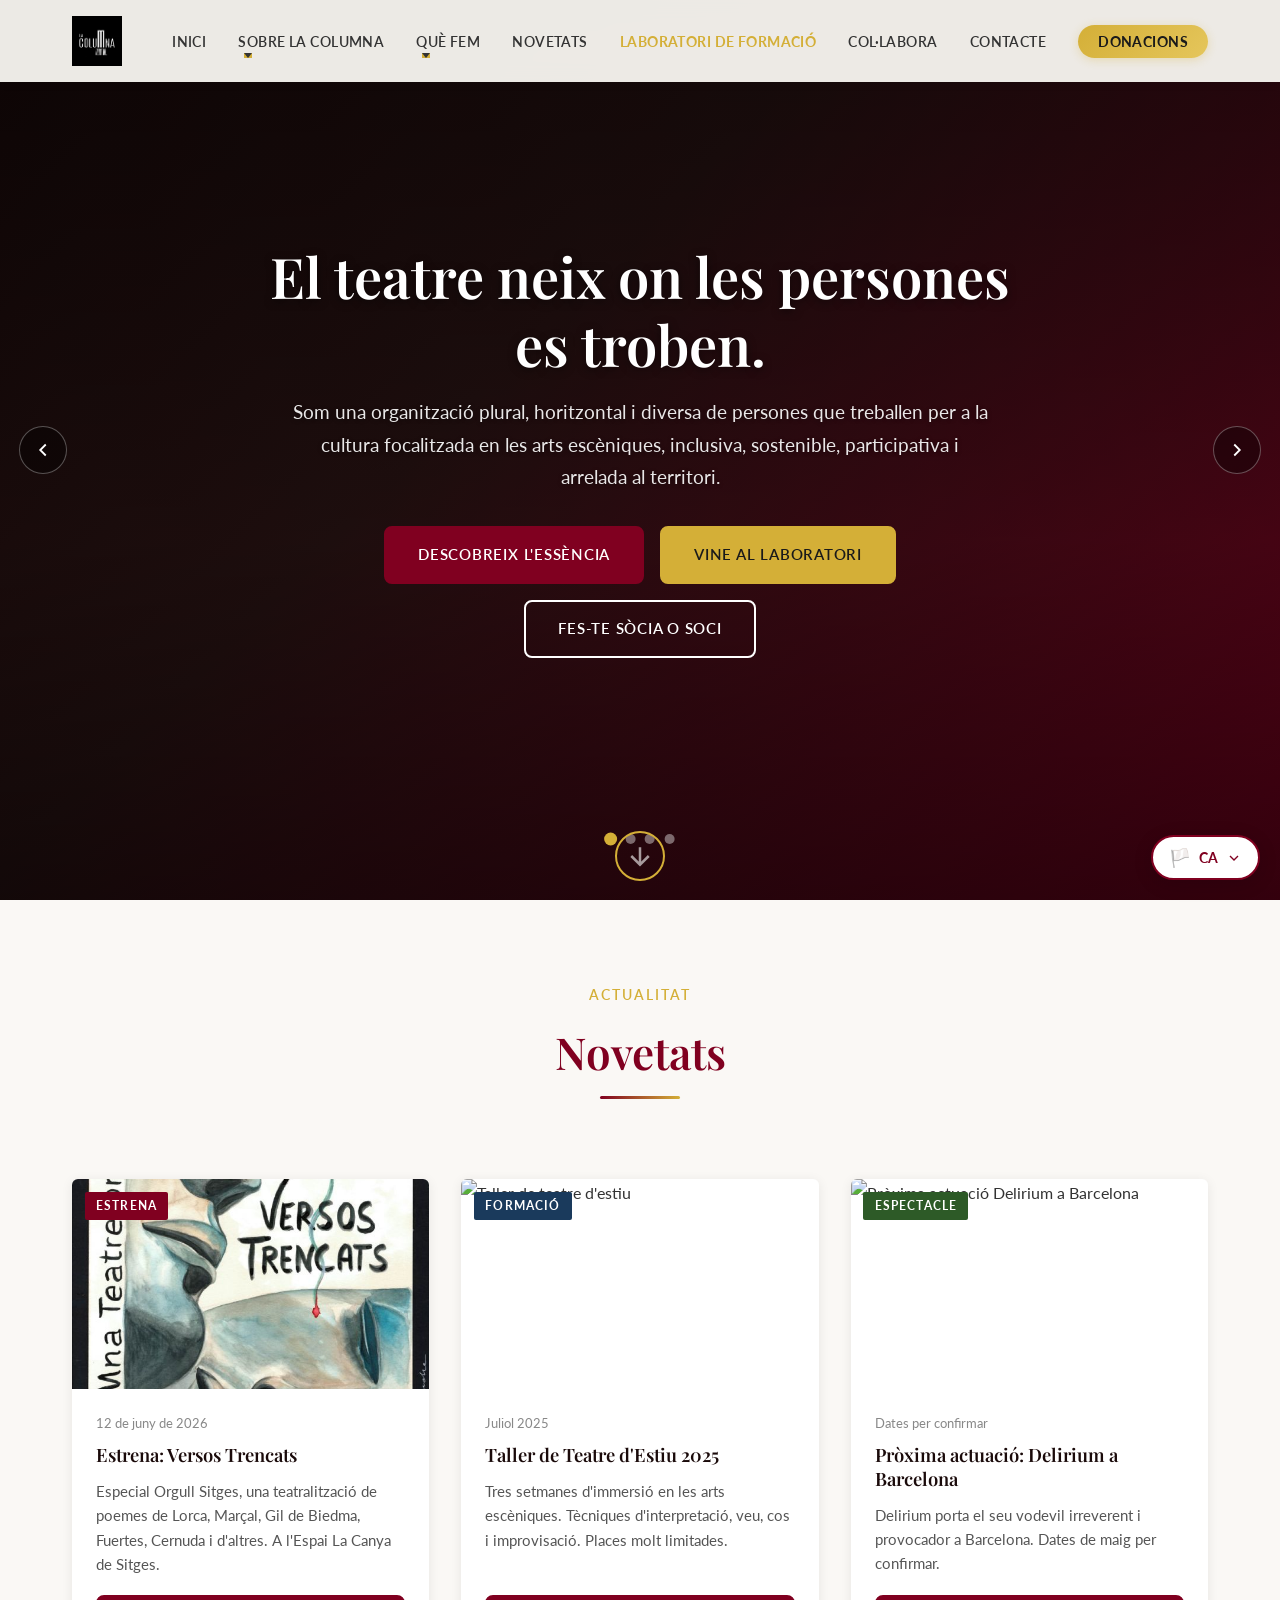
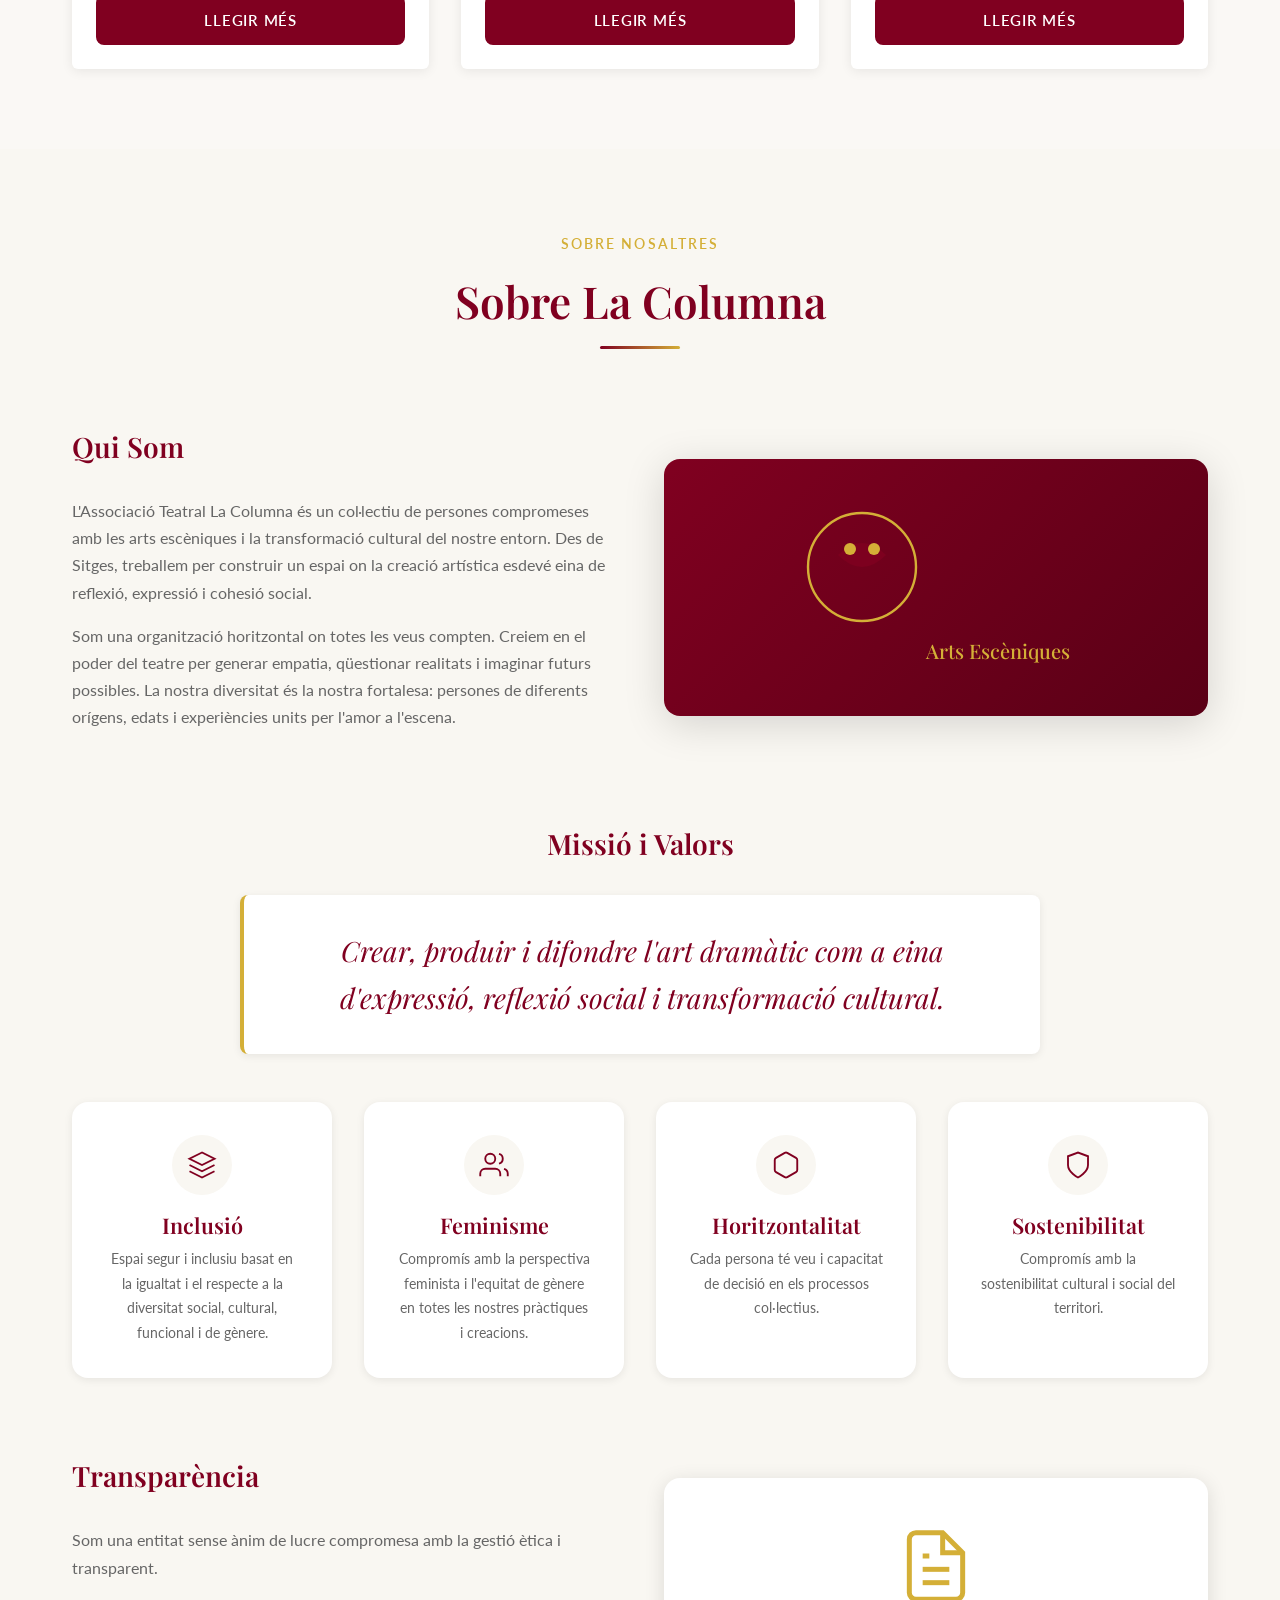
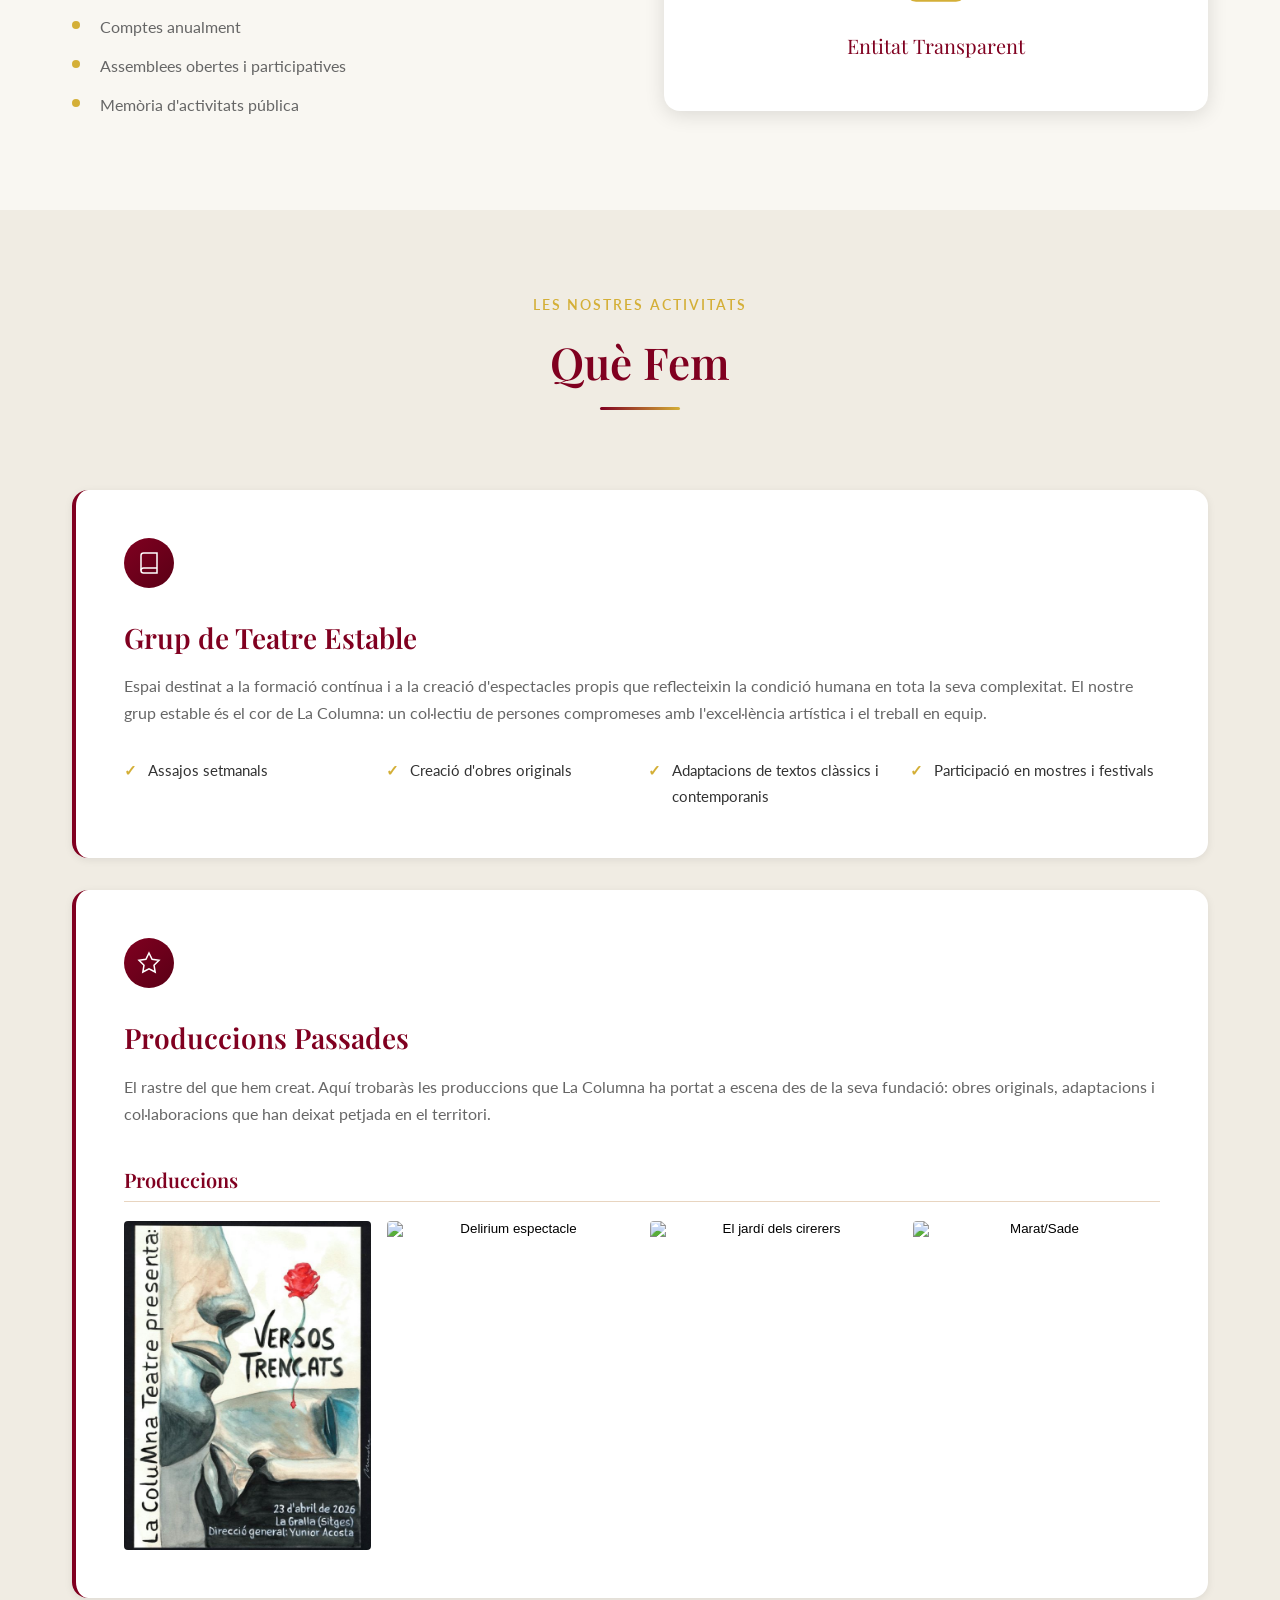
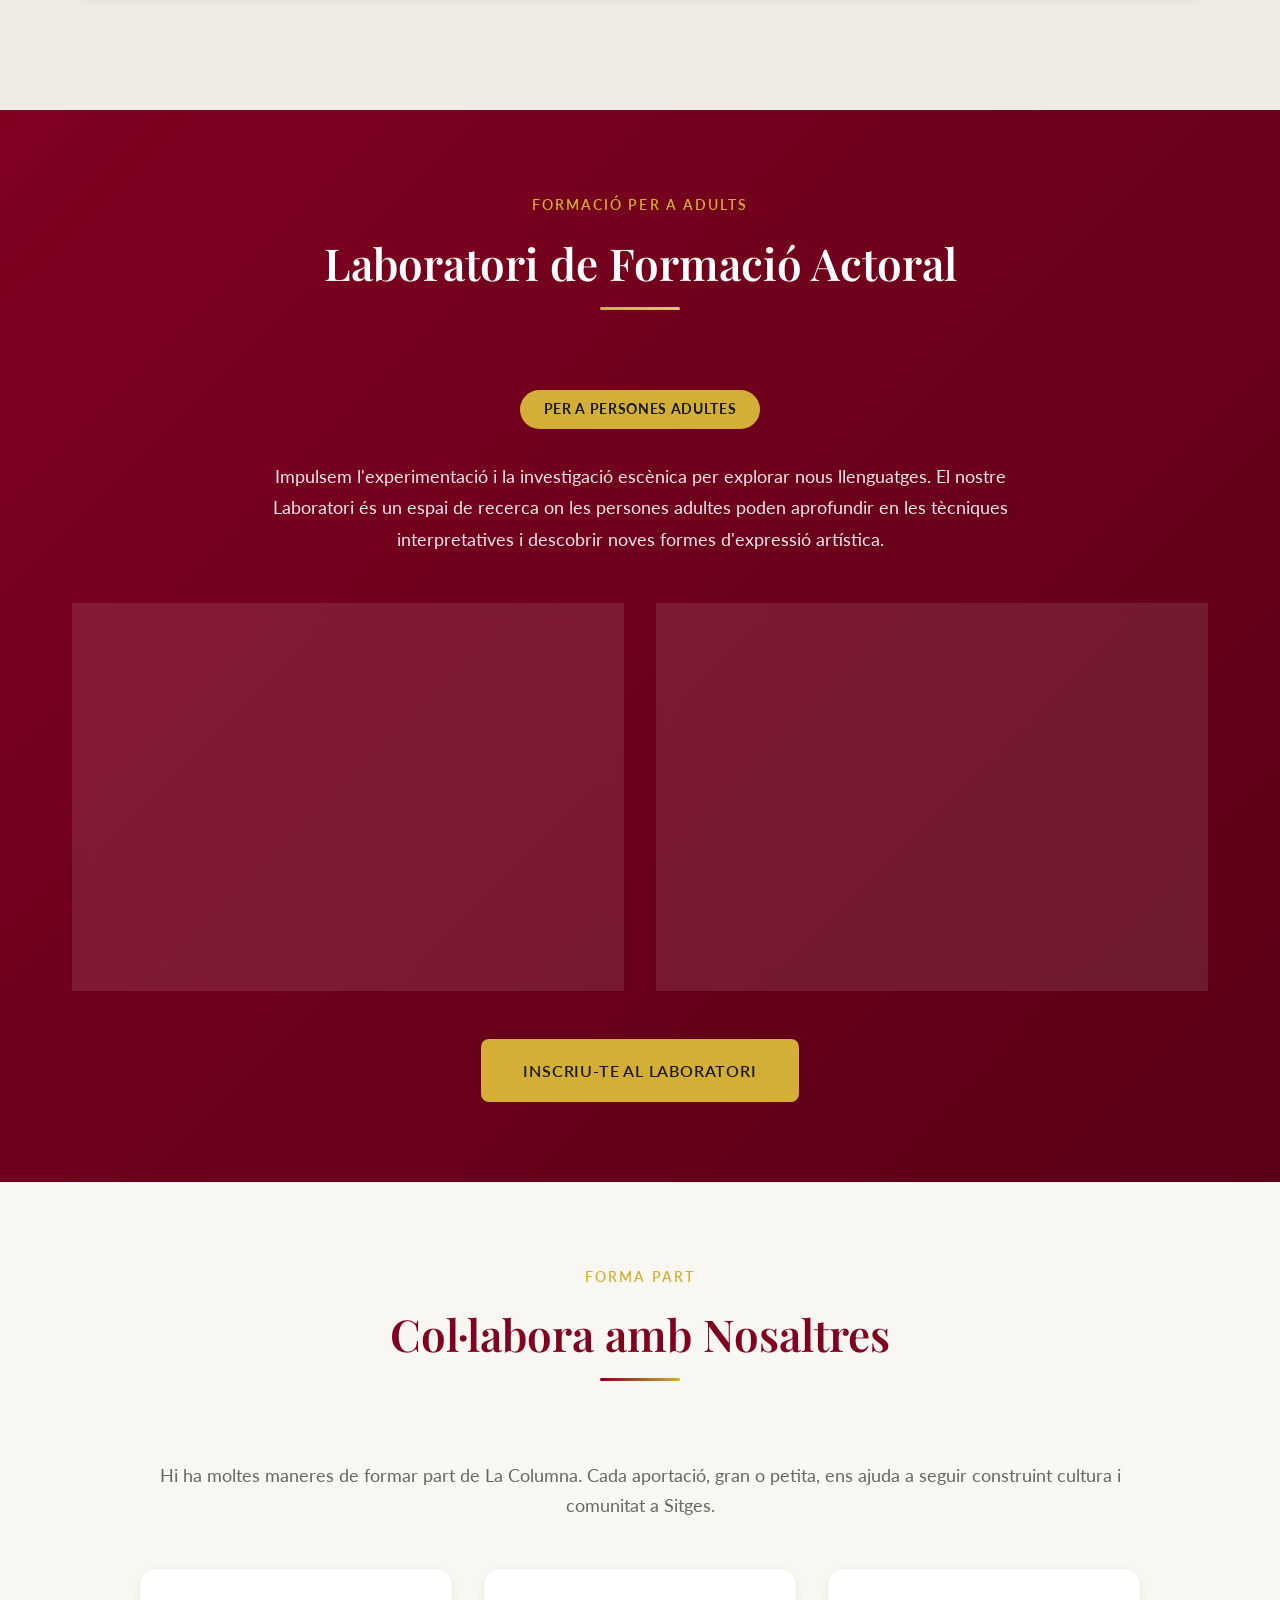
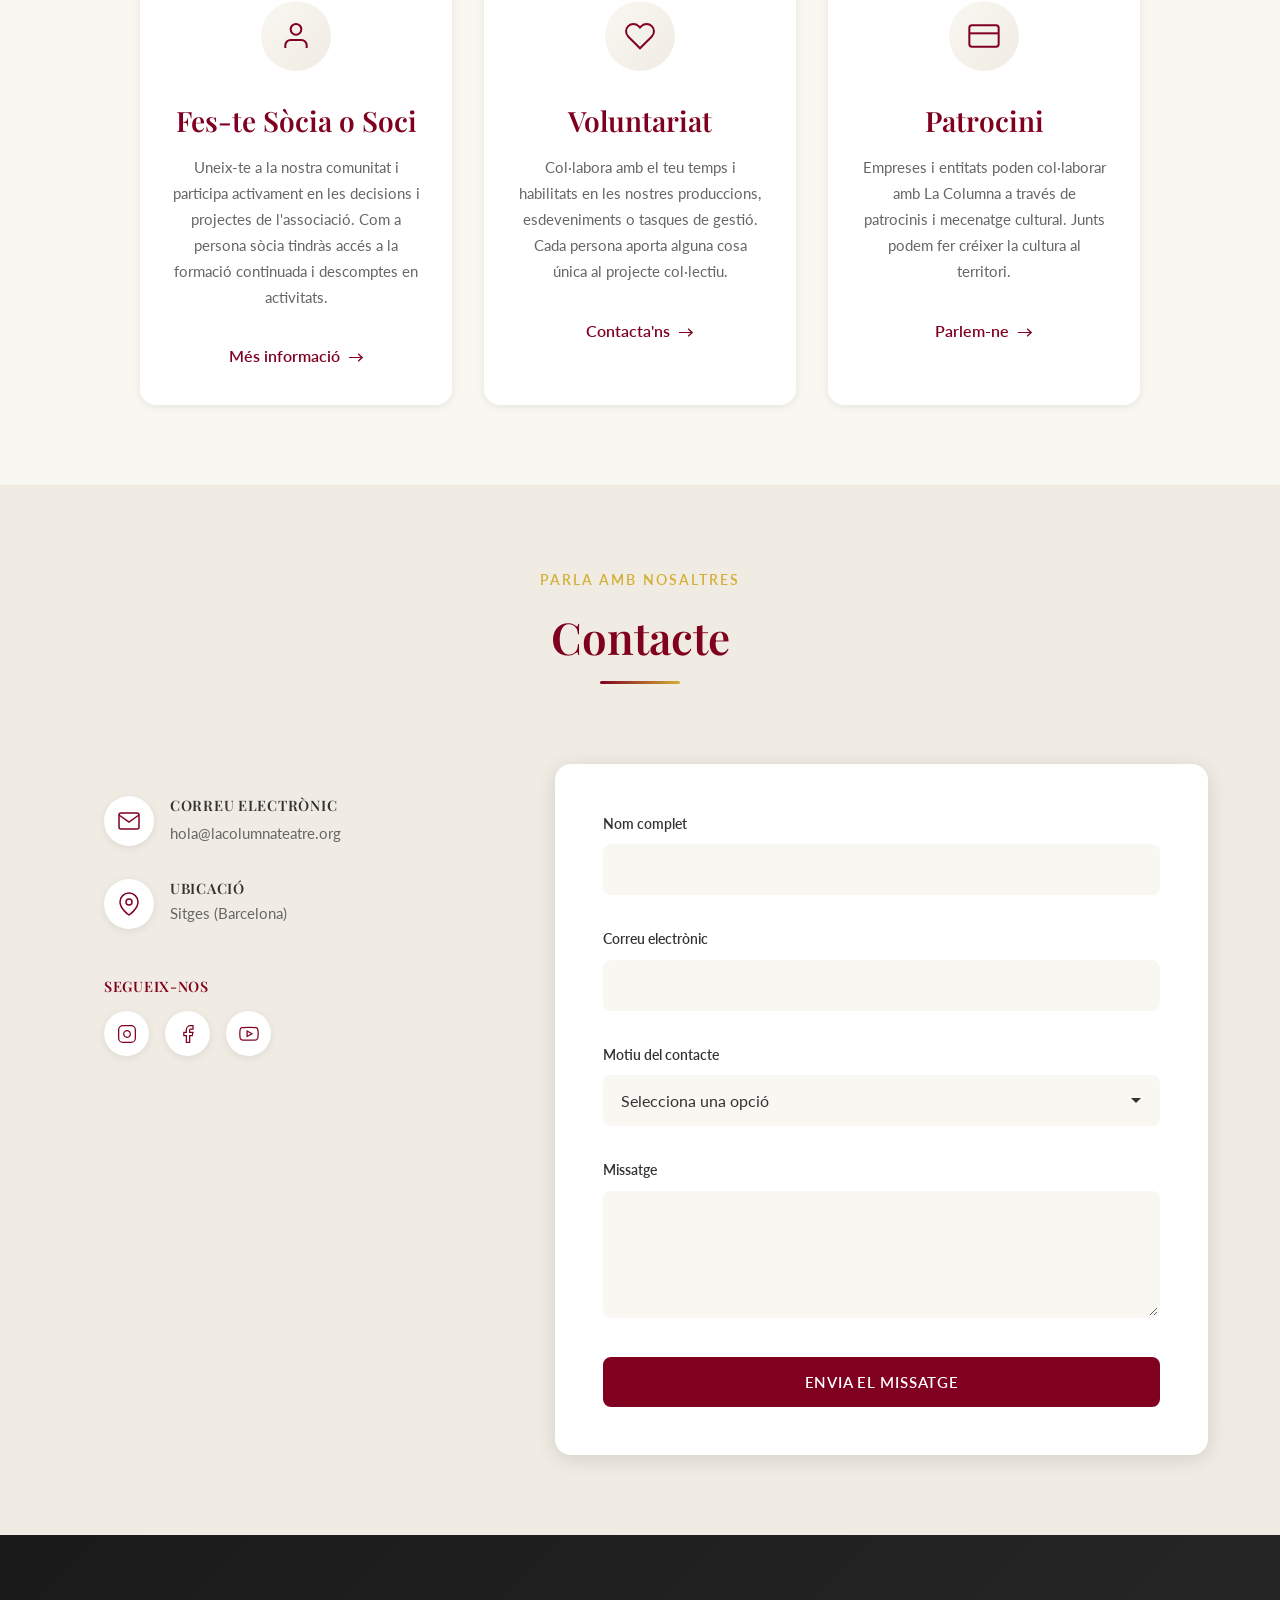
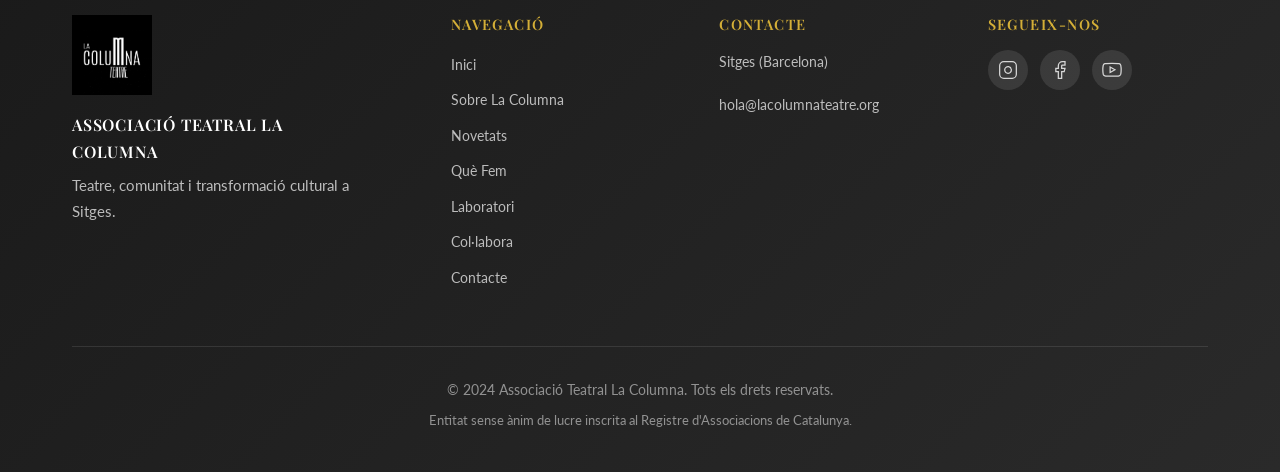
==== commit e78b0bc6: "Update index.html" ====
--- a/index.html
+++ b/index.html
@@ -6,7 +6,7 @@
     <meta name="description" content="Associació Teatral La Columna de Sitges - Organització plural, horitzontal i diversa dedicada a les arts escèniques">
     <meta name="keywords" content="teatre, Sitges, arts escèniques, formació actoral, cultura, laboratori teatral">
     <title>Associació Teatral La Columna | Sitges</title>
-<link rel="icon" type="image/png" href="imgs/simbolo_lacolumna.png"><link rel="apple-touch-icon" href="imgs/simbolo_lacolumna.png">
+
     <!-- Google Fonts -->
     <link rel="preconnect" href="https://fonts.googleapis.com">
     <link rel="preconnect" href="https://fonts.gstatic.com" crossorigin>
@@ -29,7 +29,7 @@
         opacity: 0; transition: opacity 0.8s ease;
         display: flex; align-items: center; justify-content: center;
     }
-    .hero-.active { opacity: 1; z-index: 1; }
+    .hero-slide.active { opacity: 1; z-index: 1; }
 
     .hero-overlay {
         position: absolute; inset: 0;
@@ -313,16 +313,42 @@
                 <div class="hero-content">
                     <span class="hero-event-tag">Estrena</span>
                     <h1 class="hero-title">Versos Trencats</h1>
-                    <p class="hero-subtitle">Divendres 12 de juny, 16 h · La Gralla<br>Una producció del Grup de Teatre Estable de La Columna.</p>
+                    <p class="hero-subtitle">Divendres 12 de junyl, 18 h · La Gralla<br>Una producció del Grup de Teatre Estable de La Columna.</p>
                     <div class="hero-ctas">
                         <a href="#novetats" class="btn btn-primary">Més informació</a>
-                        <a href="https://api.whatsapp.com/send/?phone=34620639960&text=Hola%2C+quiero+reservar+entrada+para+D+versos+trencats&type=phone_number&app_absent=0" class="btn btn-secondary">Reserva</a>
+                        <a href="https://api.whatsapp.com/send/?phone=34620639960&text=Hola%2C+quiero+reservar+entrada+para+D+versos+trencats&type=phone_number&app_absent=0" target="_blank" class="btn btn-secondary">Reserva</a>
                         <a href="#novetats" class="btn btn-outline">Tots els esdeveniments</a>
                     </div>
                 </div>
             </div>
 
-
+            <!-- Slide 4: Seguim -->
+            <div class="hero-slide" style="background-image: url('https://placehold.co/1600x800/1a1a0a/D4AF37?text=Pròxima+actuació+DELIRIUM');">
+                <div class="hero-overlay"></div>
+                <div class="hero-content">
+                    <span class="hero-event-tag">Pròxima actuació</span>
+                    <h1 class="hero-title">Delirium espectacle</h1>
+                    <p class="hero-subtitle">Confirmació dates<br>Actuacions a Barcelona.</p>
+                    <div class="hero-ctas">
+                        <a href="#collabora" class="btn btn-primary">Més detalls</a>
+                        <a href="#contacte" class="btn btn-outline">Reserva</a>
+                    </div>
+                </div>
+            </div>
+            
+            <!-- Slide 4: Taller d'estiu -->
+            <div class="hero-slide" style="background-image: url('https://placehold.co/1600x800/0a1a2d/D4AF37?text=Taller+de+Teatre+·+Estiu+2025');">
+                <div class="hero-overlay"></div>
+                <div class="hero-content">
+                    <span class="hero-event-tag">Formació</span>
+                    <h1 class="hero-title">Taller de Teatre d'Estiu</h1>
+                    <p class="hero-subtitle">Juliol 2025 · Places limitades<br>Obre't a l'expressió escènica en un entorn creatiu i inclusiu.</p>
+                    <div class="hero-ctas">
+                        <a href="#laboratori" class="btn btn-primary">Apunta't ara</a>
+                        <a href="#contacte" class="btn btn-outline">Consulta disponibilitat</a>
+                    </div>
+                </div>
+            </div>
 
 
         </div><!-- /hero-carousel -->
@@ -367,21 +393,21 @@
 
                 <!-- Card 1: Estrena Versos Trencats -->
                 <article class="novetat-card novetat-trigger"
-                    data-img="imgs/Versos_Trencats_juny.jpg"
+                    data-img="imgs/cartell_versos_trencats.jpg"
                     data-titol="Estrena: Versos Trencats"
                     data-data="12 de juny de 2026, 18.00 h"
                     data-lloc="Espai La Canya (La Gralla), Sitges"
-                    data-desc="Dins del marc de l'Orgull Sitges, el Grup de Teatre Estable de La Columna presenta la seva nova producció a l'Espai La Canya (pis d'abaix de la Vermuteria La Canya). Especial per Sant Jordi, una teatralització de poemes seleccionats per aquesta diada d'autores i autors universals com Lorca, Marçal, Gil de Biedma, Fuertes, Norse, Cernuda, Méndez o Loynaz, entre d'altres. Un espectacle íntim, poètic i emotiu que convida a deixar-se portar per la paraula. Amb el suport de l'Ajuntament de Sitges."
+                    data-desc="En el marc de l'Orgull Sitges, el Grup de Teatre Estable de La Columna presenta la seva nova producció a l'Espai La Canya (pis d'abaix de la Vermuteria La Canya). Especial per Sant Jordi, una teatralització de poemes seleccionats per aquesta diada d'autores i autors universals com Lorca, Marçal, Gil de Biedma, Fuertes, Norse, Cernuda, Méndez o Loynaz, entre d'altres. Un espectacle íntim, poètic i emotiu que convida a deixar-se portar per la paraula. Amb el suport de l'Ajuntament de Sitges."
                     data-accio-text="AFORO LIMITAT - RESERVA"
                     data-accio-href="https://api.whatsapp.com/send/?phone=34620639960&text=Hola%2C+quiero+reservar+entrada+para+D+versos+trencats&type=phone_number&app_absent=0">
                     <div class="novetat-img-wrap">
-                        <img src="imgs/Versos_Trencats_juny.jpg" alt="Estrena Versos Trencats" class="novetat-img">
+                        <img src="imgs/cartell_versos_trencats.jpg" alt="Estrena Versos Trencats" class="novetat-img">
                         <span class="novetat-badge">Estrena</span>
                     </div>
                     <div class="novetat-body">
                         <time class="novetat-date" datetime="2026-04-23">12 de juny de 2026</time>
                         <h3 class="novetat-title">Estrena: Versos Trencats</h3>
-                        <p class="novetat-text">Especial per Sant Jordi, una teatralització de poemes de Lorca, Marçal, Gil de Biedma, Fuertes, Cernuda i d'altres. A l'Espai La Canya de Sitges.</p>
+                        <p class="novetat-text">Especial Orgull Sitges, una teatralització de poemes de Lorca, Marçal, Gil de Biedma, Fuertes, Cernuda i d'altres. A l'Espai La Canya de Sitges.</p>
                         <button class="btn btn-primary novetat-btn-modal">Llegir més</button>
                     </div>
                 </article>
@@ -407,9 +433,9 @@
                     </div>
                 </article>
 
-                <!-- Card 3: Delirium a Barcelona --> 
+                <!-- Card 3: Delirium a Barcelona -->
                 <article class="novetat-card novetat-trigger"
-                    data-img="https://colorssitgeslink.org/wp-content/uploads/2025/12/eix-lespectacle-delirium-164300.jpg"
+                    data-img="https://placehold.co/600x350/1a1a2d/D4AF37?text=Delirium+a+Barcelona"
                     data-titol="Pròxima actuació: Delirium a Barcelona"
                     data-data="Dates de maig per confirmar"
                     data-lloc="Barcelona (lloc per confirmar)"
@@ -417,7 +443,7 @@
                     data-accio-text="Avisa'm quan hi hagi dates"
                     data-accio-href="#contacte">
                     <div class="novetat-img-wrap">
-                        <img src="https://colorssitgeslink.org/wp-content/uploads/2025/12/eix-lespectacle-delirium-164300.jpg" alt="Pròxima actuació Delirium a Barcelona" class="novetat-img">
+                        <img src="https://placehold.co/600x350/1a1a2d/D4AF37?text=Delirium+a+Barcelona" alt="Pròxima actuació Delirium a Barcelona" class="novetat-img">
                         <span class="novetat-badge novetat-badge--green">Espectacle</span>
                     </div>
                     <div class="novetat-body">
@@ -427,6 +453,7 @@
                         <button class="btn btn-primary novetat-btn-modal">Llegir més</button>
                     </div>
                 </article>
+
             </div><!-- /novetats-grid -->
         </div>
     </section>
@@ -524,7 +551,7 @@
                                 <line x1="16" y1="17" x2="8" y2="17"/>
                                 <polyline points="10 9 9 9 8 9"/>
                             </svg>
-                            <span><a href="estatuts_columnateatre.pdf" alt="estatuts La Columna Teatre" title="estatuts La Columna Teatre" target="_blank">Estatuts La Columna</a></span>
+                            <span><a href="estatuts_columnateatre.pdf" alt="estatuts La Columna Teatre" title="estatuts La Columna Teatre" target="_blank">Entitat Transparent</a></span>
                         </div>
                     </div>
                     <div class="content-text">
@@ -532,7 +559,7 @@
                         <p>Som una entitat sense ànim de lucre compromesa amb la gestió ètica i transparent.</p>
                         <p></p>
                         <ul class="feature-list">
-                            <li>Número d'inscripció al registre: 79366</li>
+                            <li>Comptes anualment</li>
                             <li>Assemblees obertes i participatives</li>
                             <li>Memòria d'activitats pública</li>
                         </ul>
@@ -585,30 +612,31 @@
 
                 <!-- Galeria de produccions passades -->
                 <div class="produccions-galeria">
+                    <h4 class="produccions-title">Produccions</h4>
                     <div class="produccions-grid">
 
                         <button class="produccio-item"
                             data-img="imgs/cartell_versos_trencats.jpg"
                             data-titol="Versos Trencats"
-                            data-desc="Especial per Sant Jordi, una teatralització de poemes seleccionats per aquesta diada d'autores i autors universals com Lorca, Marçal, Gil de Biedma, Fuertes, Norse, Cernuda, Méndez o Loynaz, entre d'altres. Un espectacle íntim, poètic i emotiu que convida a deixar-se portar per la paraula."
-                            data-data="23 d'abril de 2026"
-                            data-lloc="La Canya (La Gralla), Sitges"
-                            data-accio-text=""
-                            data-accio-href="">
+                            data-desc="El Grup de Teatre Estable de La Columna presenta la seva nova producció al Espai La Canya (pis d'abaix de la Vermuteria La Canya). Especial per Sant Jordi, una teatralització de poemes seleccionats per aquesta diada d'autores i autors universals com Lorca, Marçal, Gil de Biedma, Fuertes, Morse, Cernuda, Méndez o Loynaz entre d'altres."
+                            data-data="23 d'abril 2026, 20.00 h"
+                            data-lloc="La Canya (La Gralla) Sitges">
                             <img src="imgs/cartell_versos_trencats.jpg" alt="Versos Trencats">
-                            <div class="produccio-hover"><span>Veure detalls</span></div>
+                            <div class="produccio-hover">
+                                <span>Veure detalls</span>
+                            </div>
                         </button>
 
                         <button class="produccio-item"
-                            data-img="https://colorssitgeslink.org/wp-content/uploads/2025/12/eix-lespectacle-delirium-164300.jpg"
-                            data-titol="Delirium"
+                            data-img="https://placehold.co/900x500/800020/ffffff?text=Delirium"
+                            data-titol="Delirium espectacle"
                             data-desc="Espectacle col·lectiu, vodevil amb format teatre café que transita a través de personatges com Mónica del Raval, Freddy Mercury, Mephisto... i textos de Sade, Monòlegs de la Vagina, que Yunior Acosta i Victor Marín van donar forma i format per aquest delirant, irreverent i provocador espectacle de dues hores."
                             data-data="2025"
-                            data-lloc="La Canya (La Gralla), Sitges"
-                            data-accio-text=""
-                            data-accio-href="">
-                            <img src="https://colorssitgeslink.org/wp-content/uploads/2025/12/eix-lespectacle-delirium-164300.jpg" alt="Delirium">
-                            <div class="produccio-hover"><span>Veure detalls</span></div>
+                            data-lloc="La Canya (La Gralla) Sitges">
+                            <img src="https://placehold.co/400x260/800020/ffffff?text=Delirium" alt="Delirium espectacle">
+                            <div class="produccio-hover">
+                                <span>Veure detalls</span>
+                            </div>
                         </button>
 
                         <button class="produccio-item"
@@ -616,11 +644,11 @@
                             data-titol="El jardí dels cirerers"
                             data-desc="Txèkhov adaptat al litoral mediterrani. El declivi d'una família i d'un món que ja no té lloc en el futur. Un treball de conjunt que va guanyar el premi del públic a la Mostra de Teatre Aficionat del Garraf 2022."
                             data-data="Octubre 2022"
-                            data-lloc="Teatre Principal de Sitges"
-                            data-accio-text=""
-                            data-accio-href="">
+                            data-lloc="Teatre Principal de Sitges">
                             <img src="https://placehold.co/400x260/1a2d1a/ffffff?text=El+jardí+dels+cirerers" alt="El jardí dels cirerers">
-                            <div class="produccio-hover"><span>Veure detalls</span></div>
+                            <div class="produccio-hover">
+                                <span>Veure detalls</span>
+                            </div>
                         </button>
 
                         <button class="produccio-item"
@@ -628,11 +656,11 @@
                             data-titol="Marat/Sade"
                             data-desc="Peter Weiss en la nostra versió de cambra. Un espectacle de fort contingut polític i formal que va recórrer diversos municipis del Garraf dins el programa de cultura de proximitat."
                             data-data="Maig 2022"
-                            data-lloc="Diversos municipis del Garraf"
-                            data-accio-text=""
-                            data-accio-href="">
+                            data-lloc="Diversos municipis del Garraf">
                             <img src="https://placehold.co/400x260/0a1a2d/D4AF37?text=Marat%2FSade" alt="Marat/Sade">
-                            <div class="produccio-hover"><span>Veure detalls</span></div>
+                            <div class="produccio-hover">
+                                <span>Veure detalls</span>
+                            </div>
                         </button>
 
                     </div><!-- /produccions-grid -->
@@ -792,11 +820,10 @@
                                     <line x1="17.5" y1="6.5" x2="17.51" y2="6.5"/>
                                 </svg>
                             </a>
-                            <a href="https://www.tiktok.com/lacolumnateatre" target="_blank" rel="noopener noreferrer" class="social-link" aria-label="Tiktok">
-                                <svg viewBox="0 0 24 24" fill="none" stroke="currentColor" stroke-width="1.5" stroke-linecap="round" stroke-linejoin="round">
-                                  <path d="M9 12a4 4 0 1 0 4 4V4a5 5 0 0 0 5 5" />
+                            <a href="https://www.facebook.com/lacolumnateatre" target="_blank" rel="noopener noreferrer" class="social-link" aria-label="Facebook">
+                                <svg viewBox="0 0 24 24" fill="none" stroke="currentColor" stroke-width="1.5">
+                                    <path d="M18 2h-3a5 5 0 0 0-5 5v3H7v4h3v8h4v-8h3l1-4h-4V7a1 1 0 0 1 1-1h3z"/>
                                 </svg>
-
                             </a>
                             <a href="https://www.youtube.com/@LaColumnaTeatre" target="_blank" rel="noopener noreferrer" class="social-link" aria-label="YouTube">
                                 <svg viewBox="0 0 24 24" fill="none" stroke="currentColor" stroke-width="1.5">
@@ -876,10 +903,10 @@
                                 <line x1="17.5" y1="6.5" x2="17.51" y2="6.5"/>
                             </svg>
                         </a>
-                            <a href="https://www.tiktok.com/lacolumnateatre" target="_blank" rel="noopener noreferrer" class="social-link" aria-label="Tiktok">
-                                <svg viewBox="0 0 24 24" fill="none" stroke="currentColor" stroke-width="1.5" stroke-linecap="round" stroke-linejoin="round">
-                                  <path d="M9 12a4 4 0 1 0 4 4V4a5 5 0 0 0 5 5" />
-                                </svg>
+                        <a href="https://www.facebook.com/lacolumnateatre" target="_blank" rel="noopener noreferrer" aria-label="Facebook">
+                            <svg viewBox="0 0 24 24" fill="none" stroke="currentColor" stroke-width="1.5">
+                                <path d="M18 2h-3a5 5 0 0 0-5 5v3H7v4h3v8h4v-8h3l1-4h-4V7a1 1 0 0 1 1-1h3z"/>
+                            </svg>
                         </a>
                         <a href="https://www.youtube.com/@LaColumnaTeatre" target="_blank" rel="noopener noreferrer" aria-label="YouTube">
                             <svg viewBox="0 0 24 24" fill="none" stroke="currentColor" stroke-width="1.5">
@@ -1113,3 +1140,4 @@
     <script src="https://translate.google.com/translate_a/element.js?cb=googleTranslateElementInit"></script>
 
 </body></html>
+
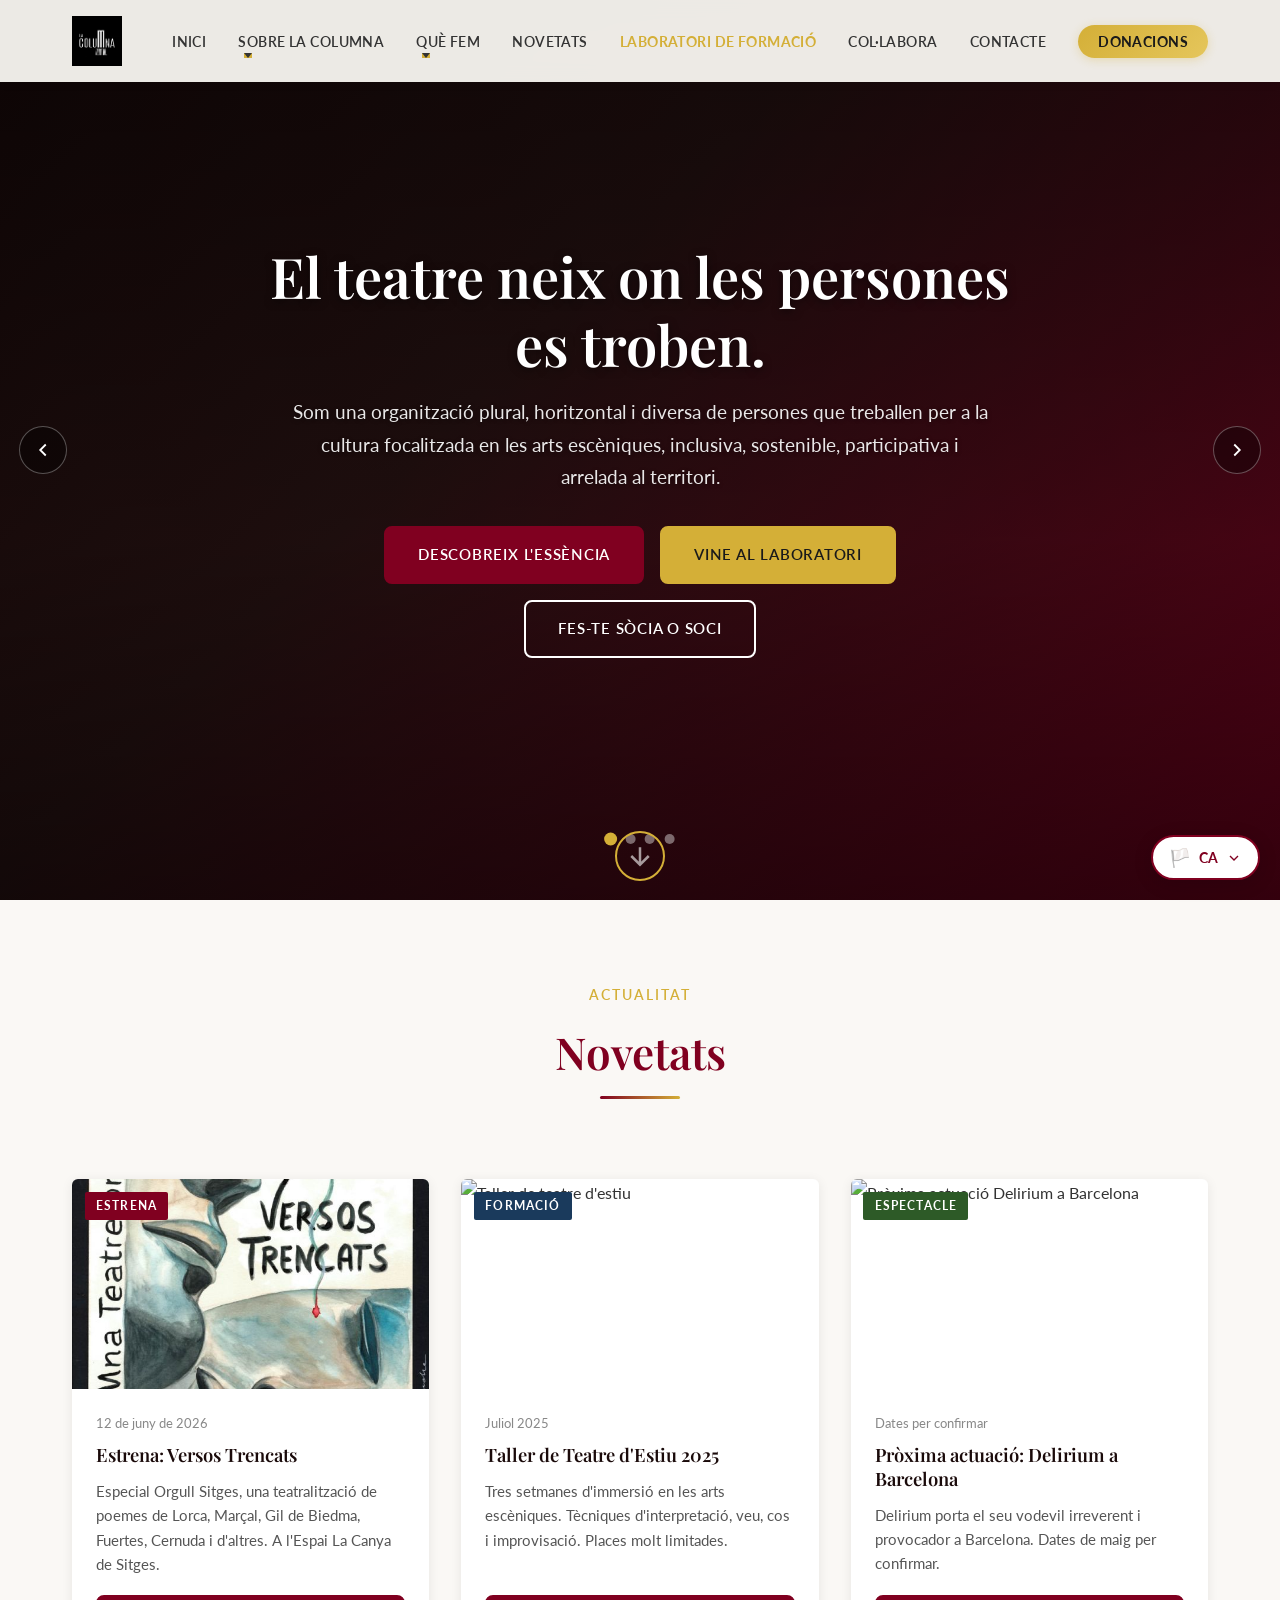
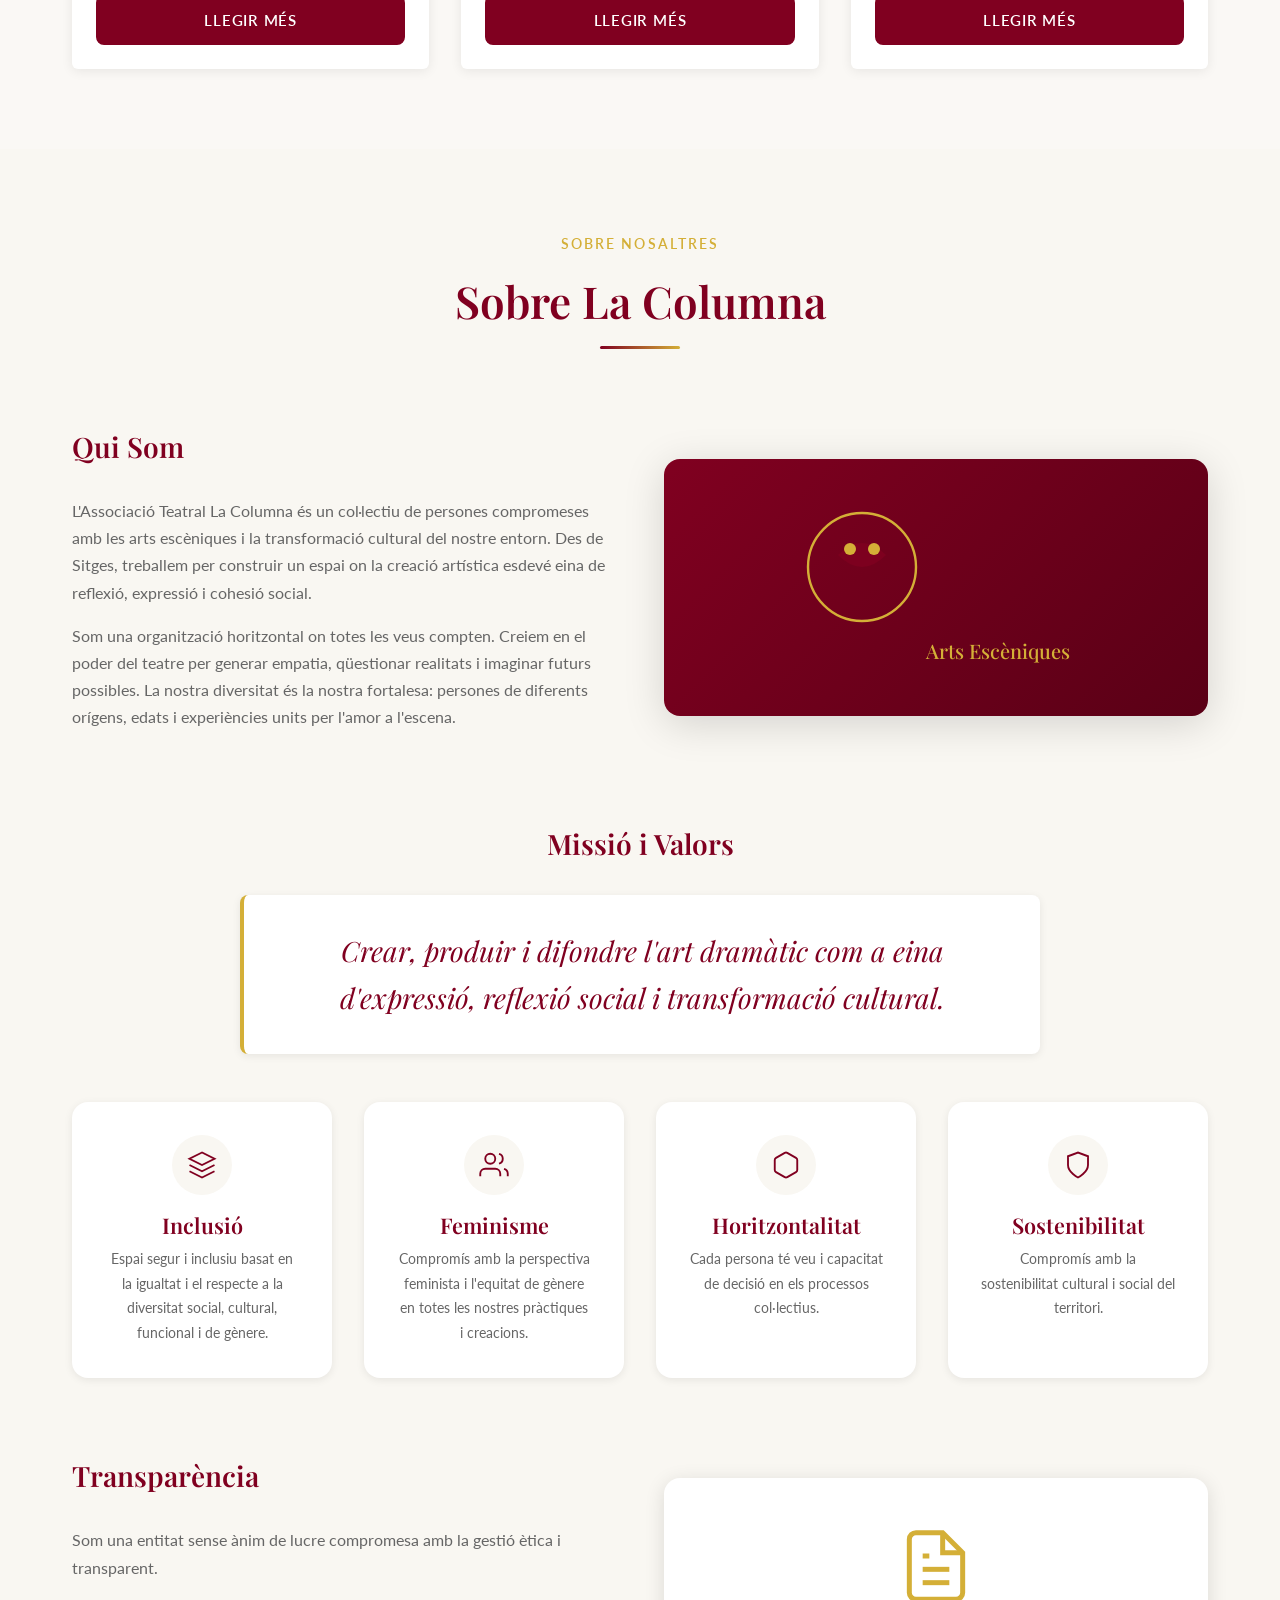
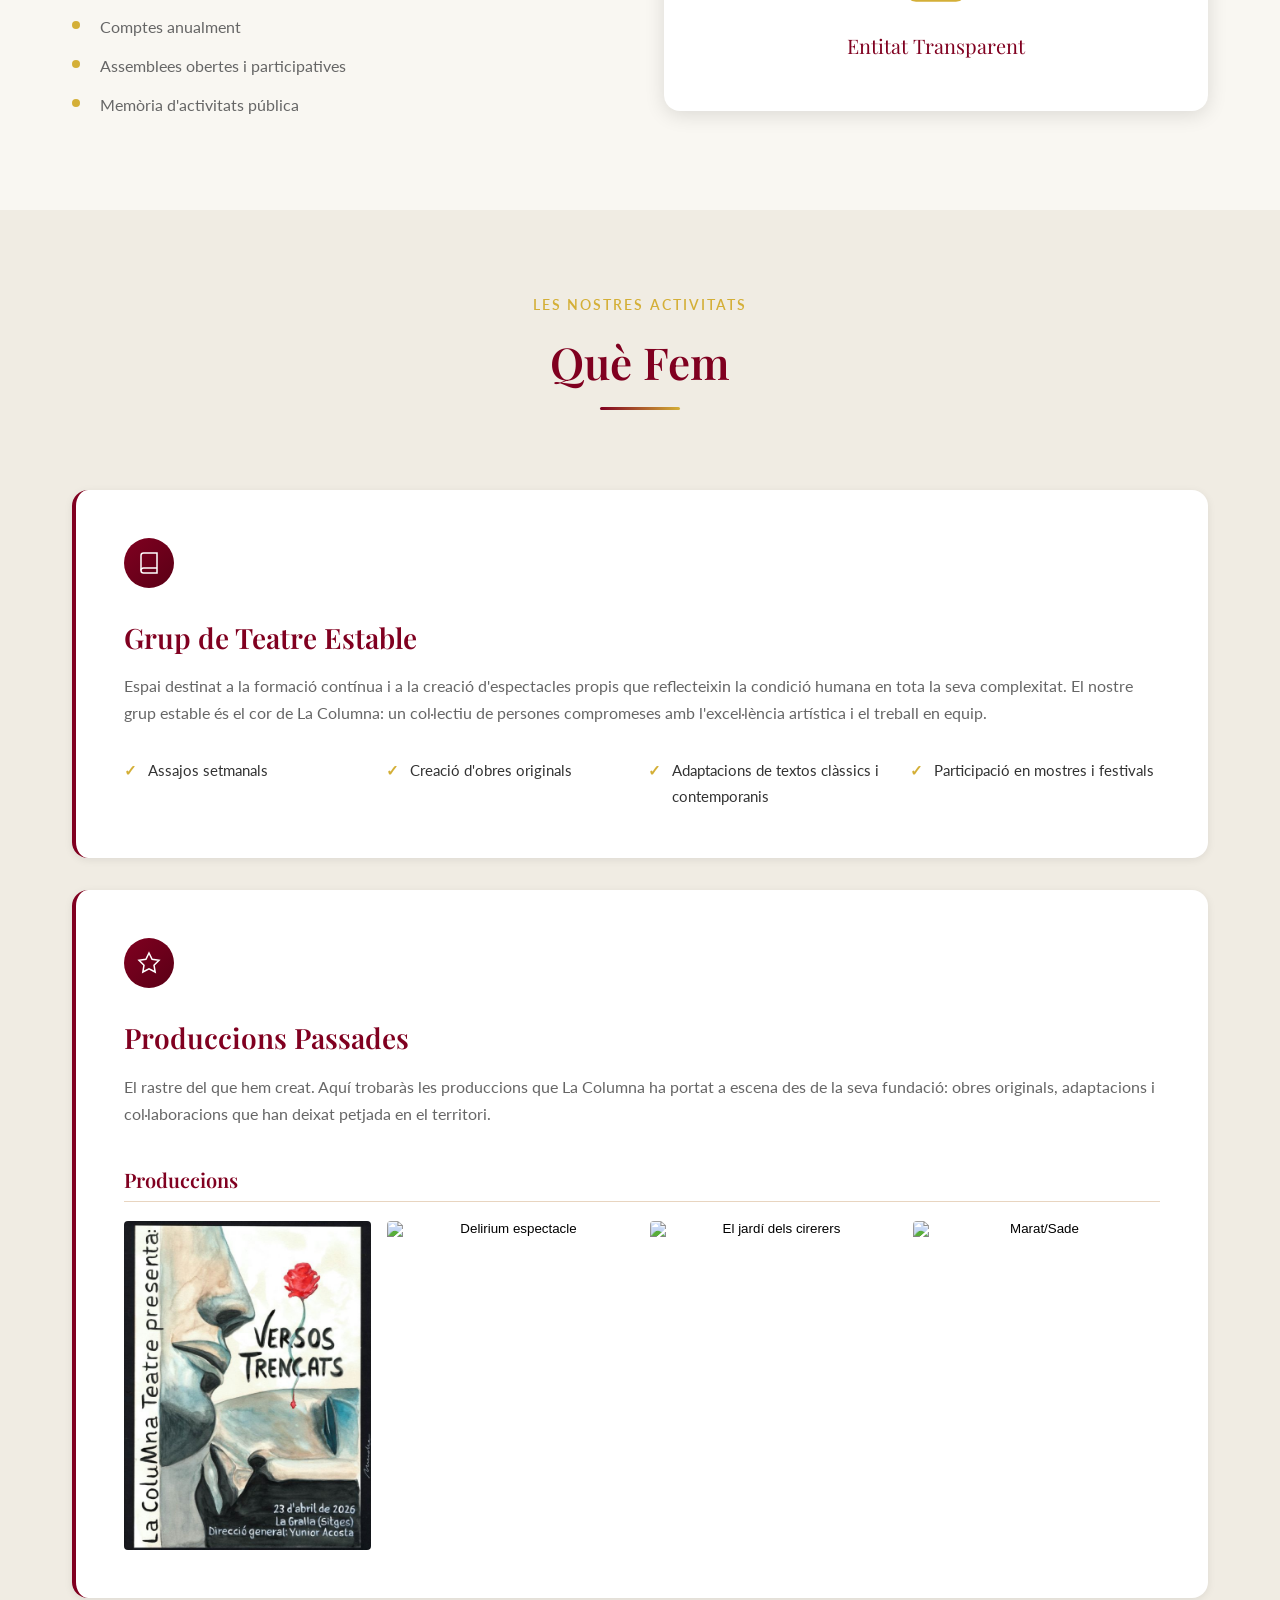
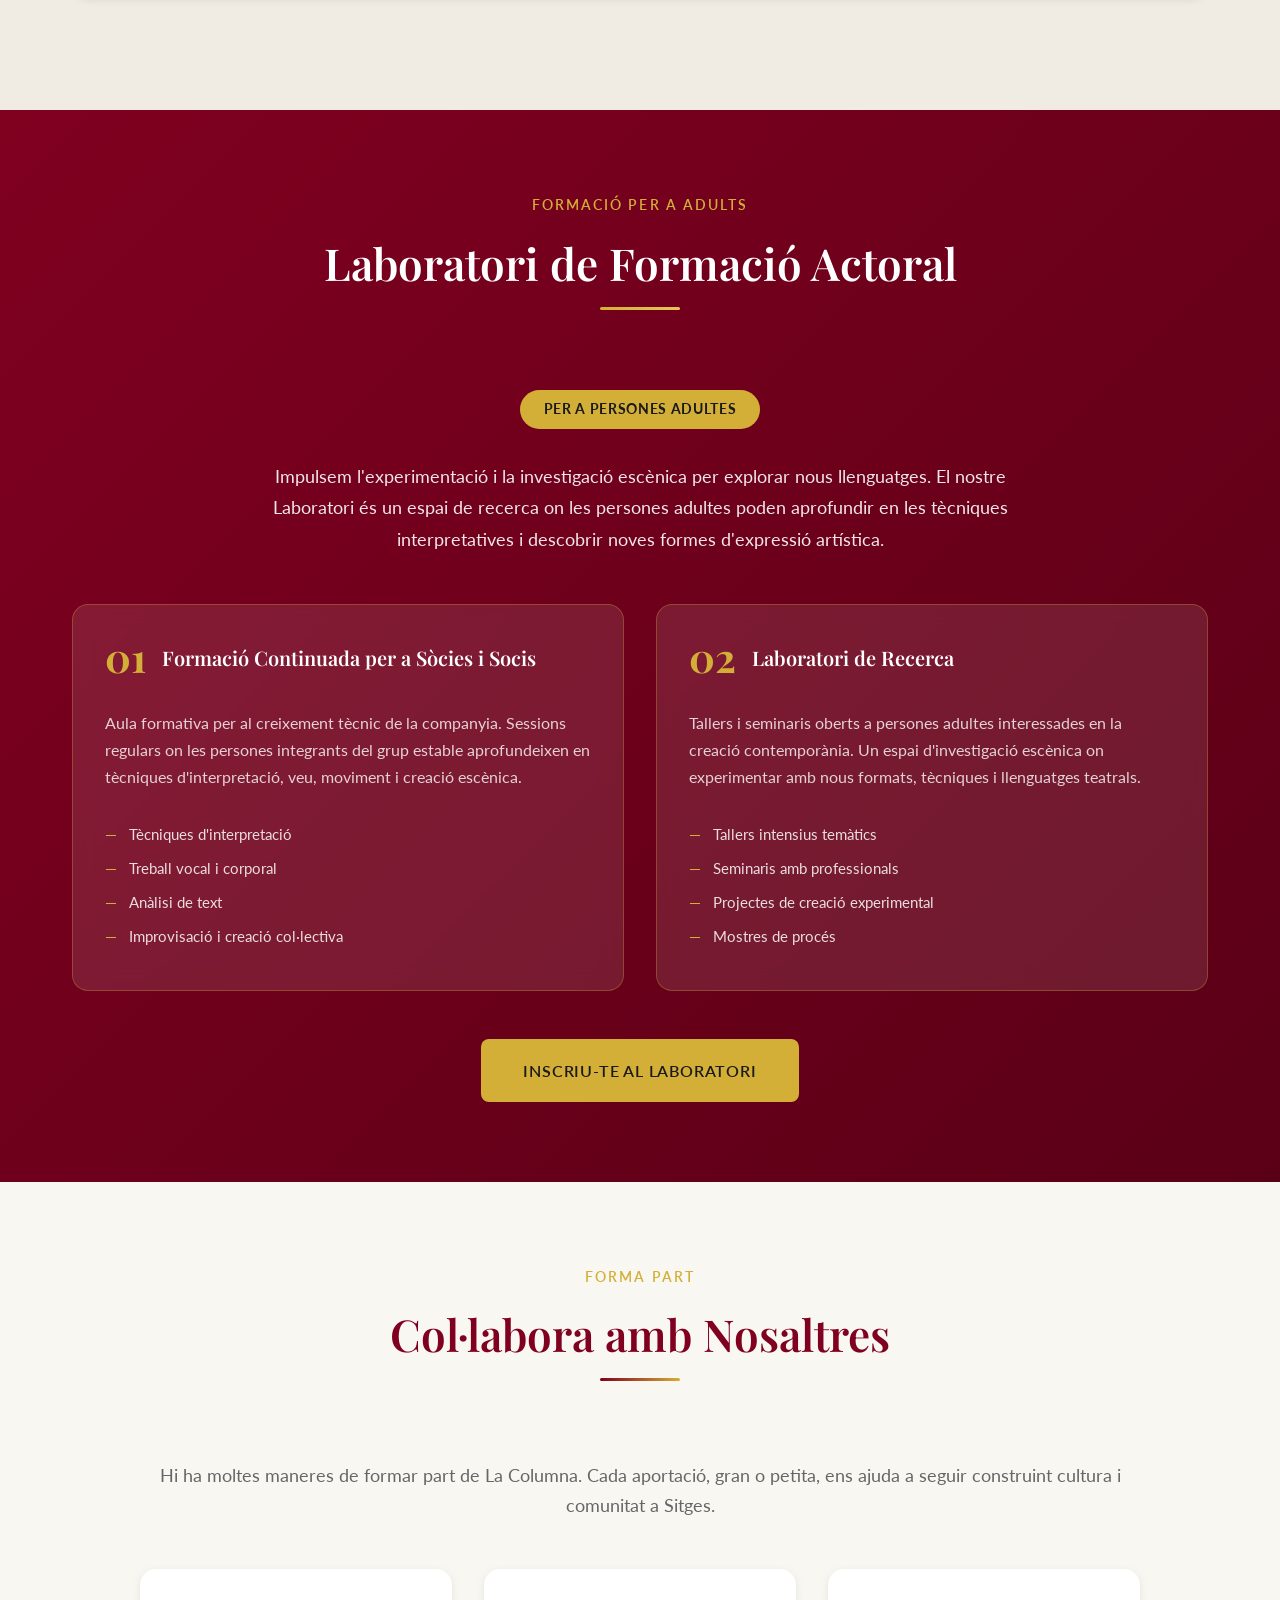
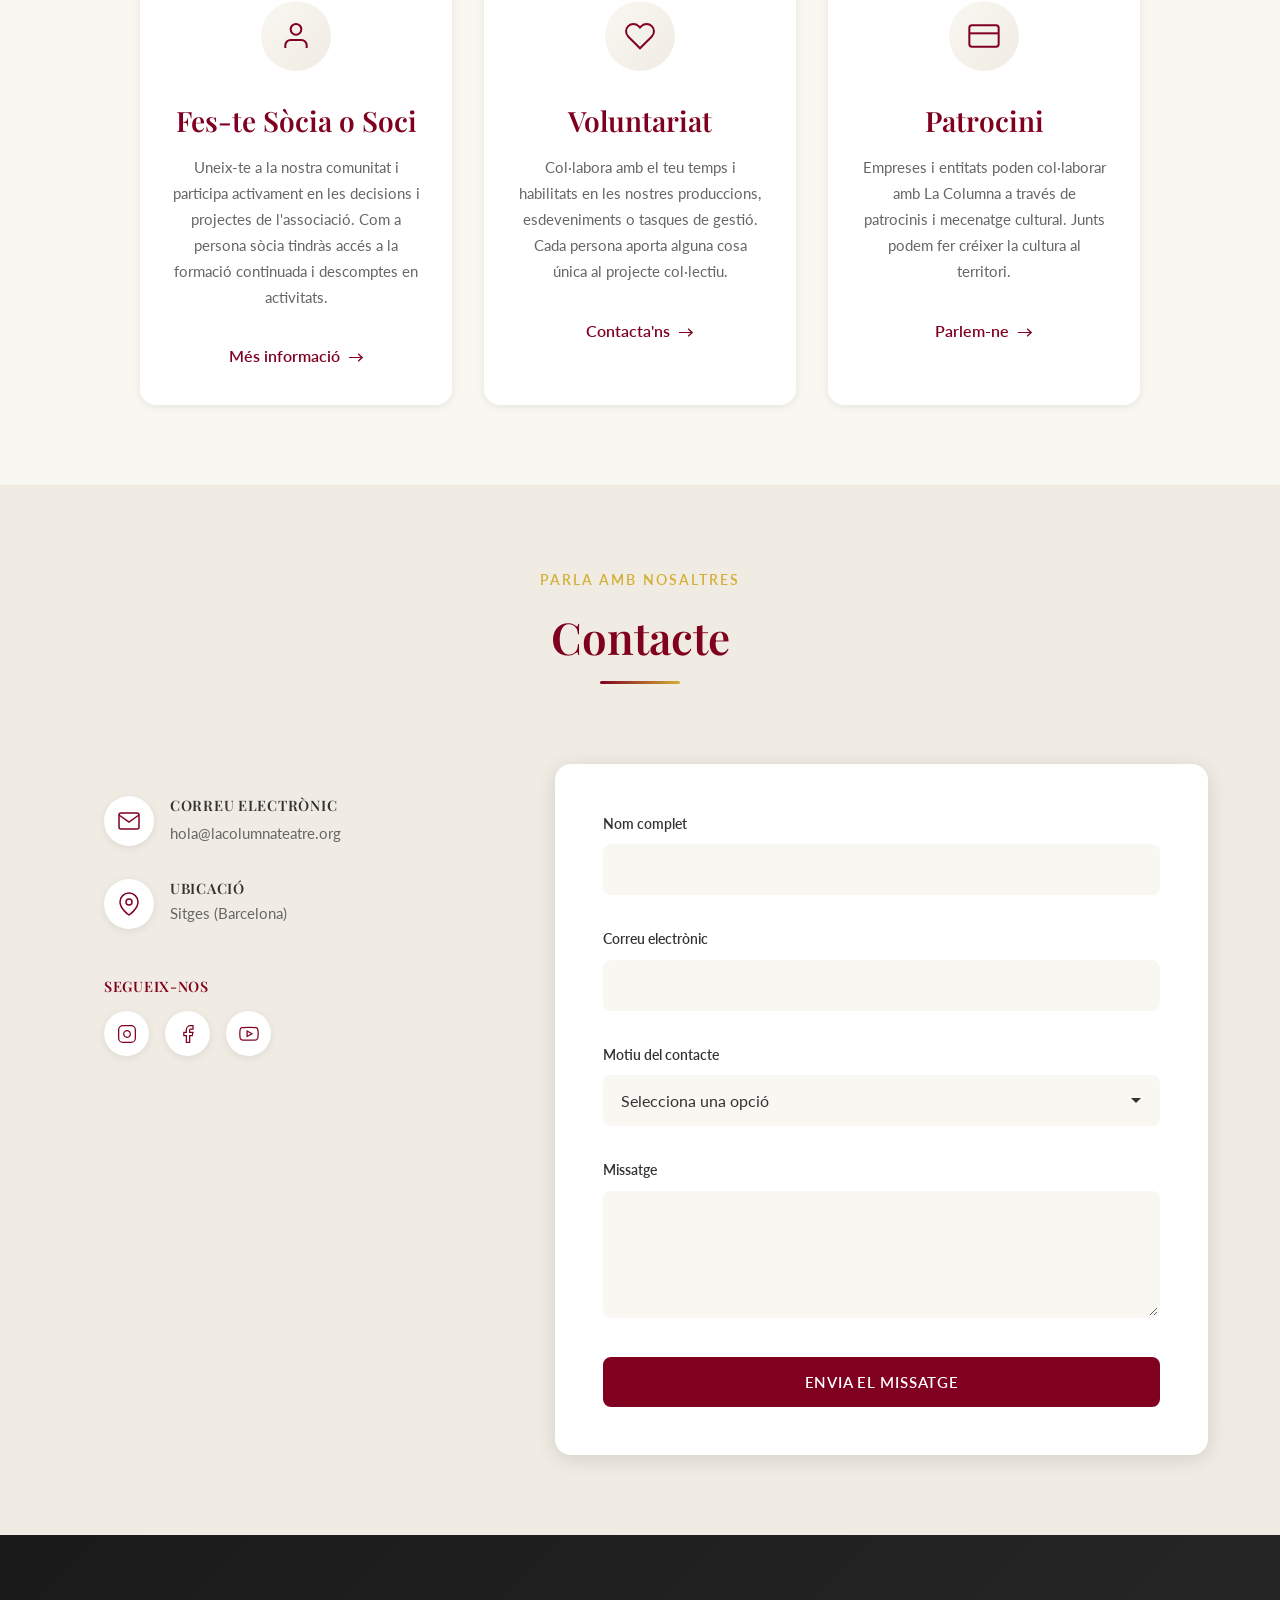
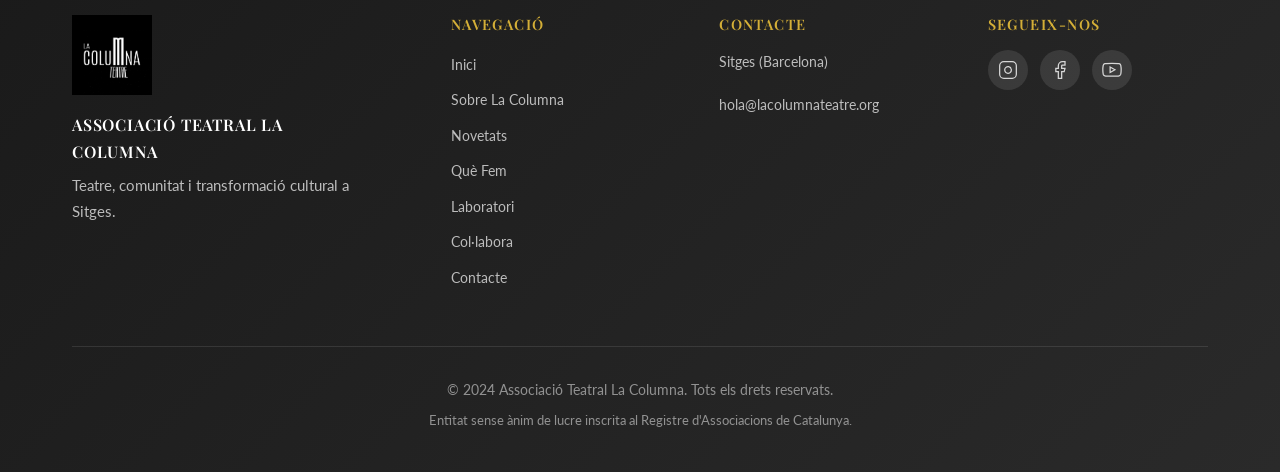
==== commit d43aeee4: "Update index.html" ====
--- a/index.html
+++ b/index.html
@@ -628,12 +628,12 @@
                         </button>
 
                         <button class="produccio-item"
-                            data-img="https://placehold.co/900x500/800020/ffffff?text=Delirium"
+                            data-img="https://colorssitgeslink.org/wp-content/uploads/2025/12/eix-lespectacle-delirium-164300.jpg"
                             data-titol="Delirium espectacle"
                             data-desc="Espectacle col·lectiu, vodevil amb format teatre café que transita a través de personatges com Mónica del Raval, Freddy Mercury, Mephisto... i textos de Sade, Monòlegs de la Vagina, que Yunior Acosta i Victor Marín van donar forma i format per aquest delirant, irreverent i provocador espectacle de dues hores."
                             data-data="2025"
                             data-lloc="La Canya (La Gralla) Sitges">
-                            <img src="https://placehold.co/400x260/800020/ffffff?text=Delirium" alt="Delirium espectacle">
+                            <img src="https://colorssitgeslink.org/wp-content/uploads/2025/12/eix-lespectacle-delirium-164300.jpg" alt="Delirium espectacle">
                             <div class="produccio-hover">
                                 <span>Veure detalls</span>
                             </div>
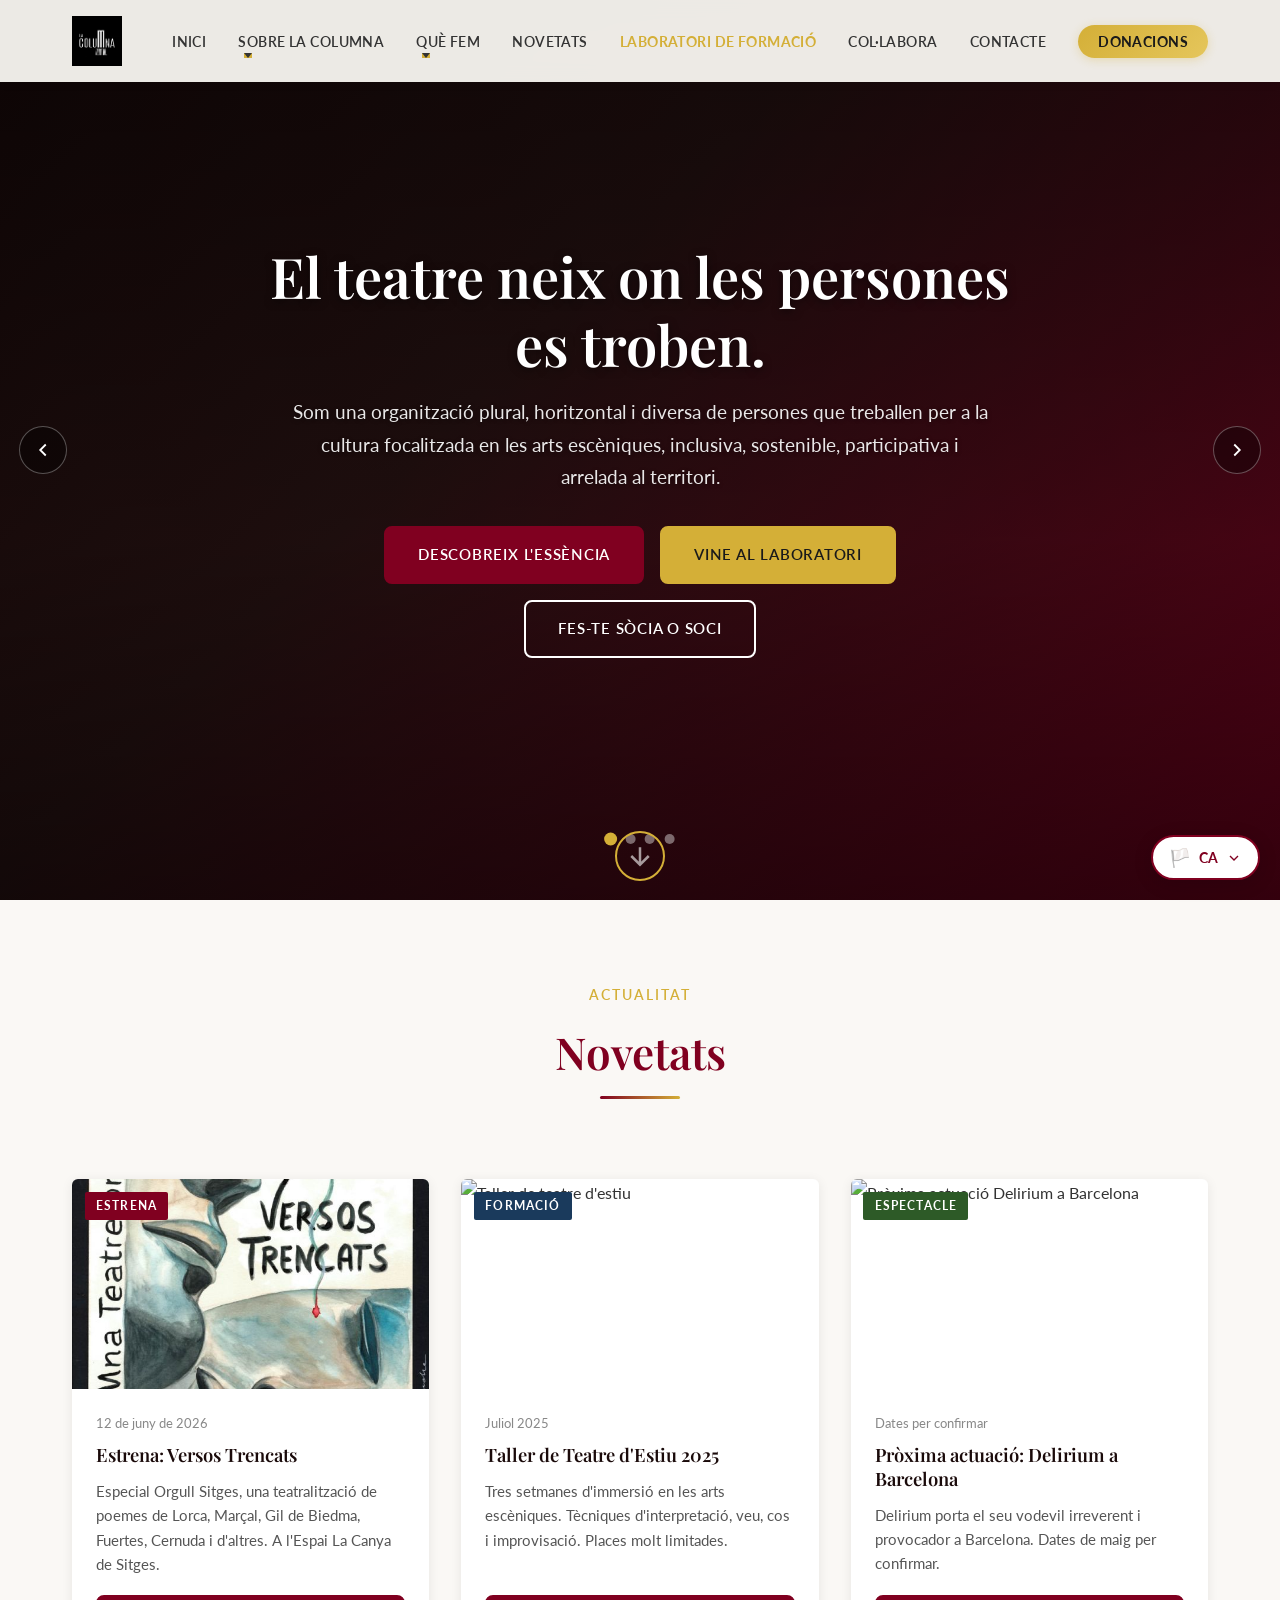
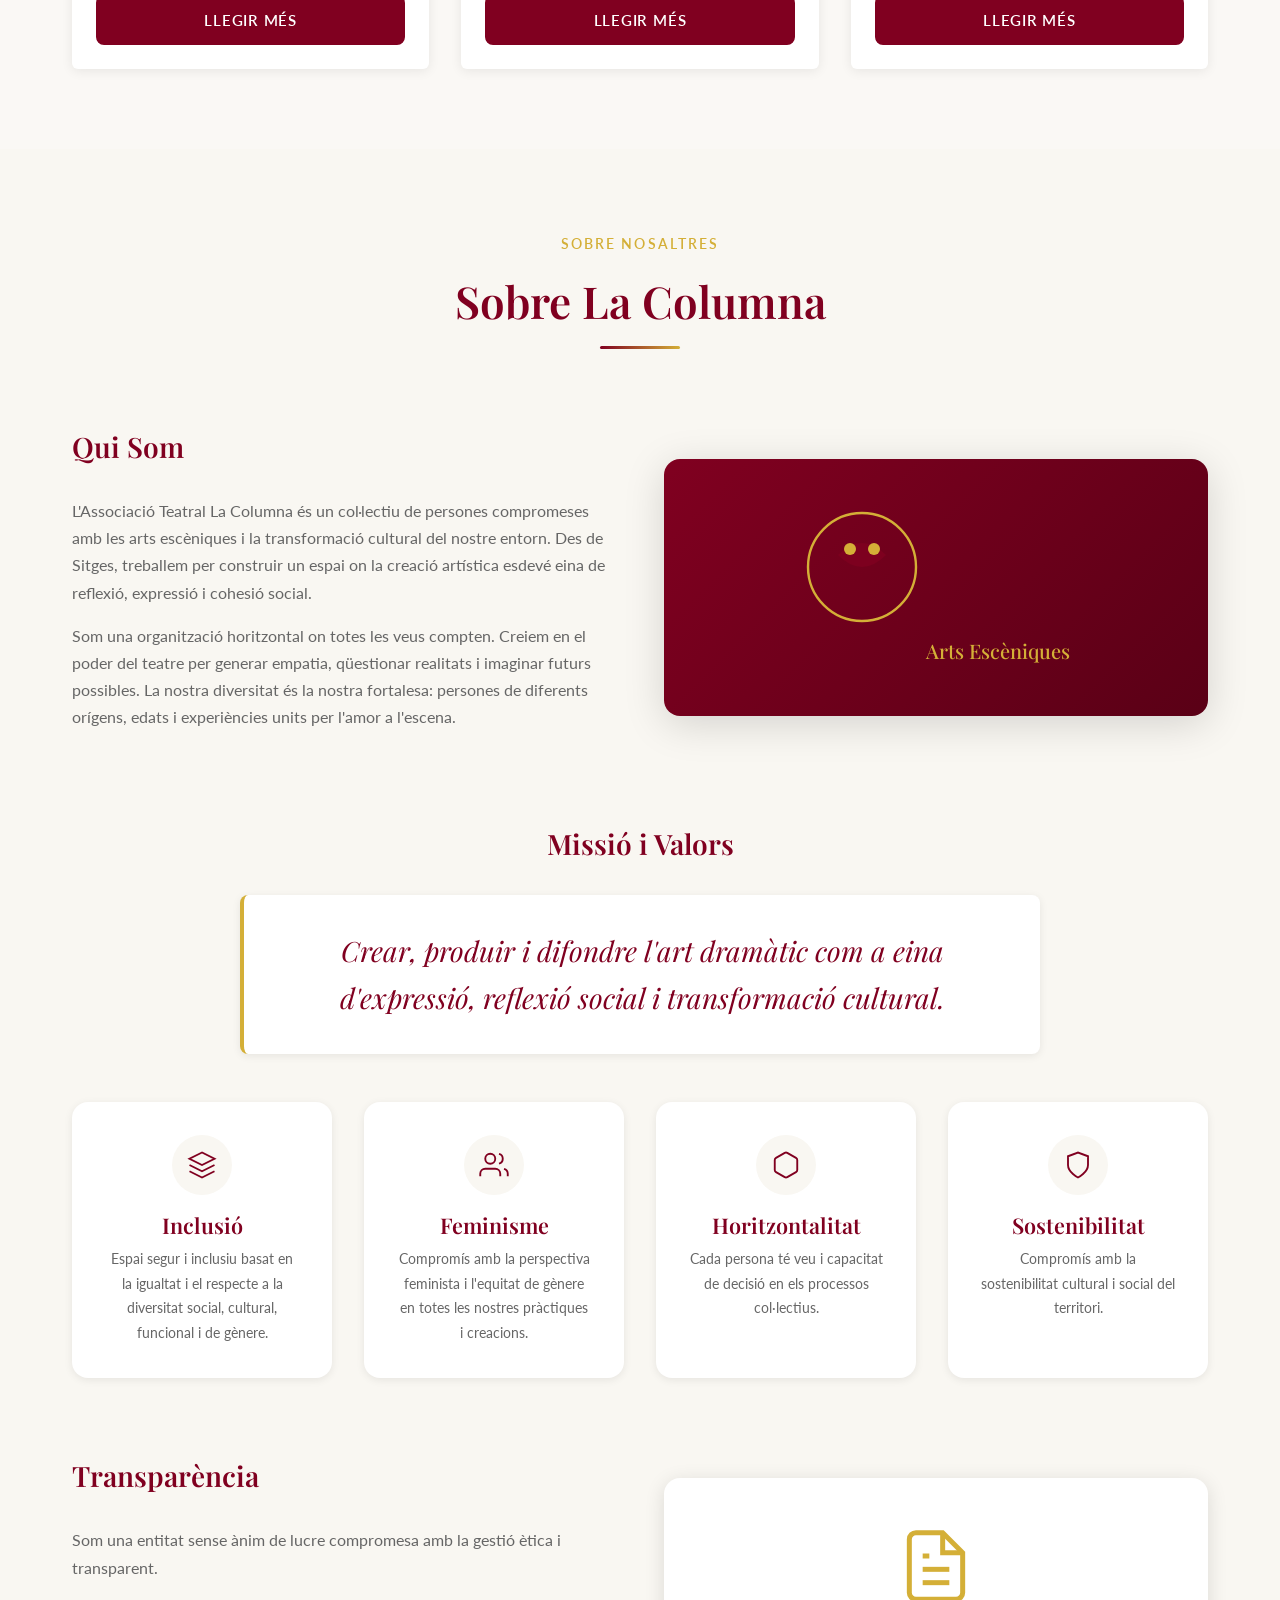
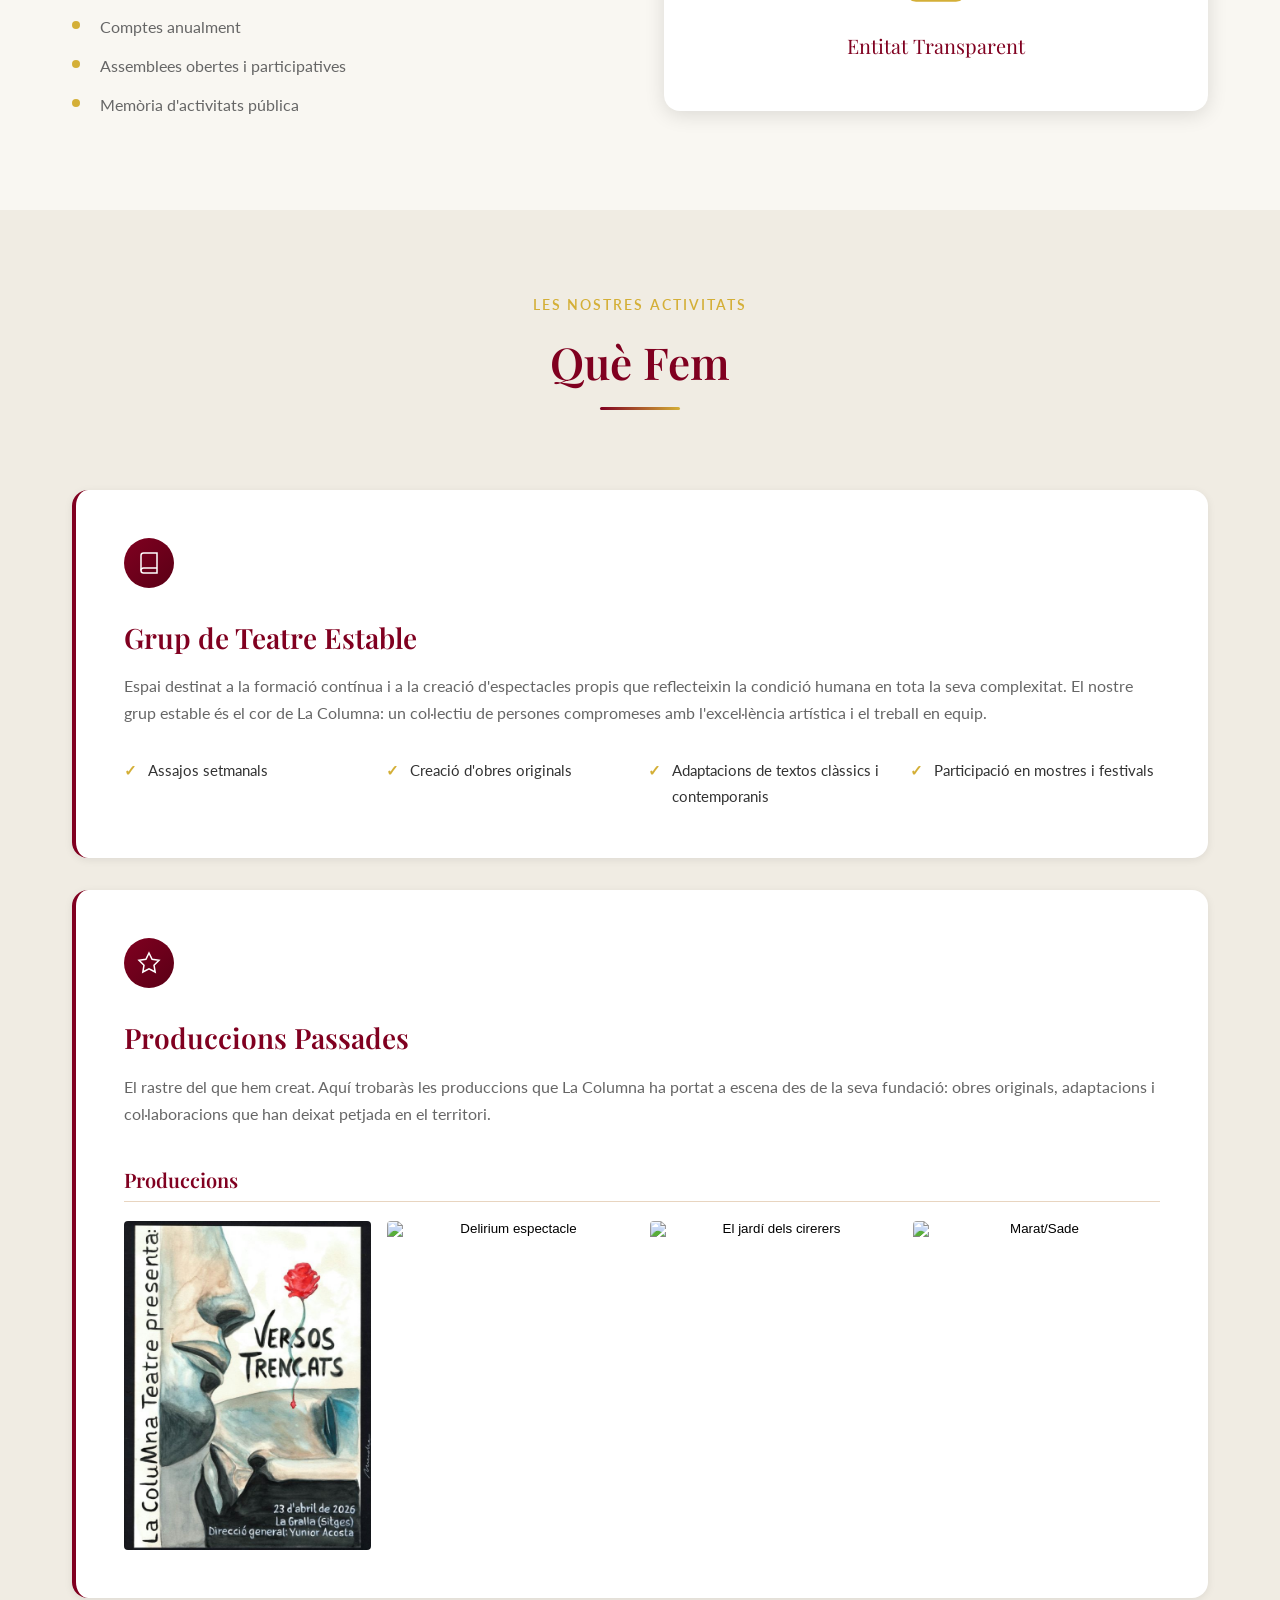
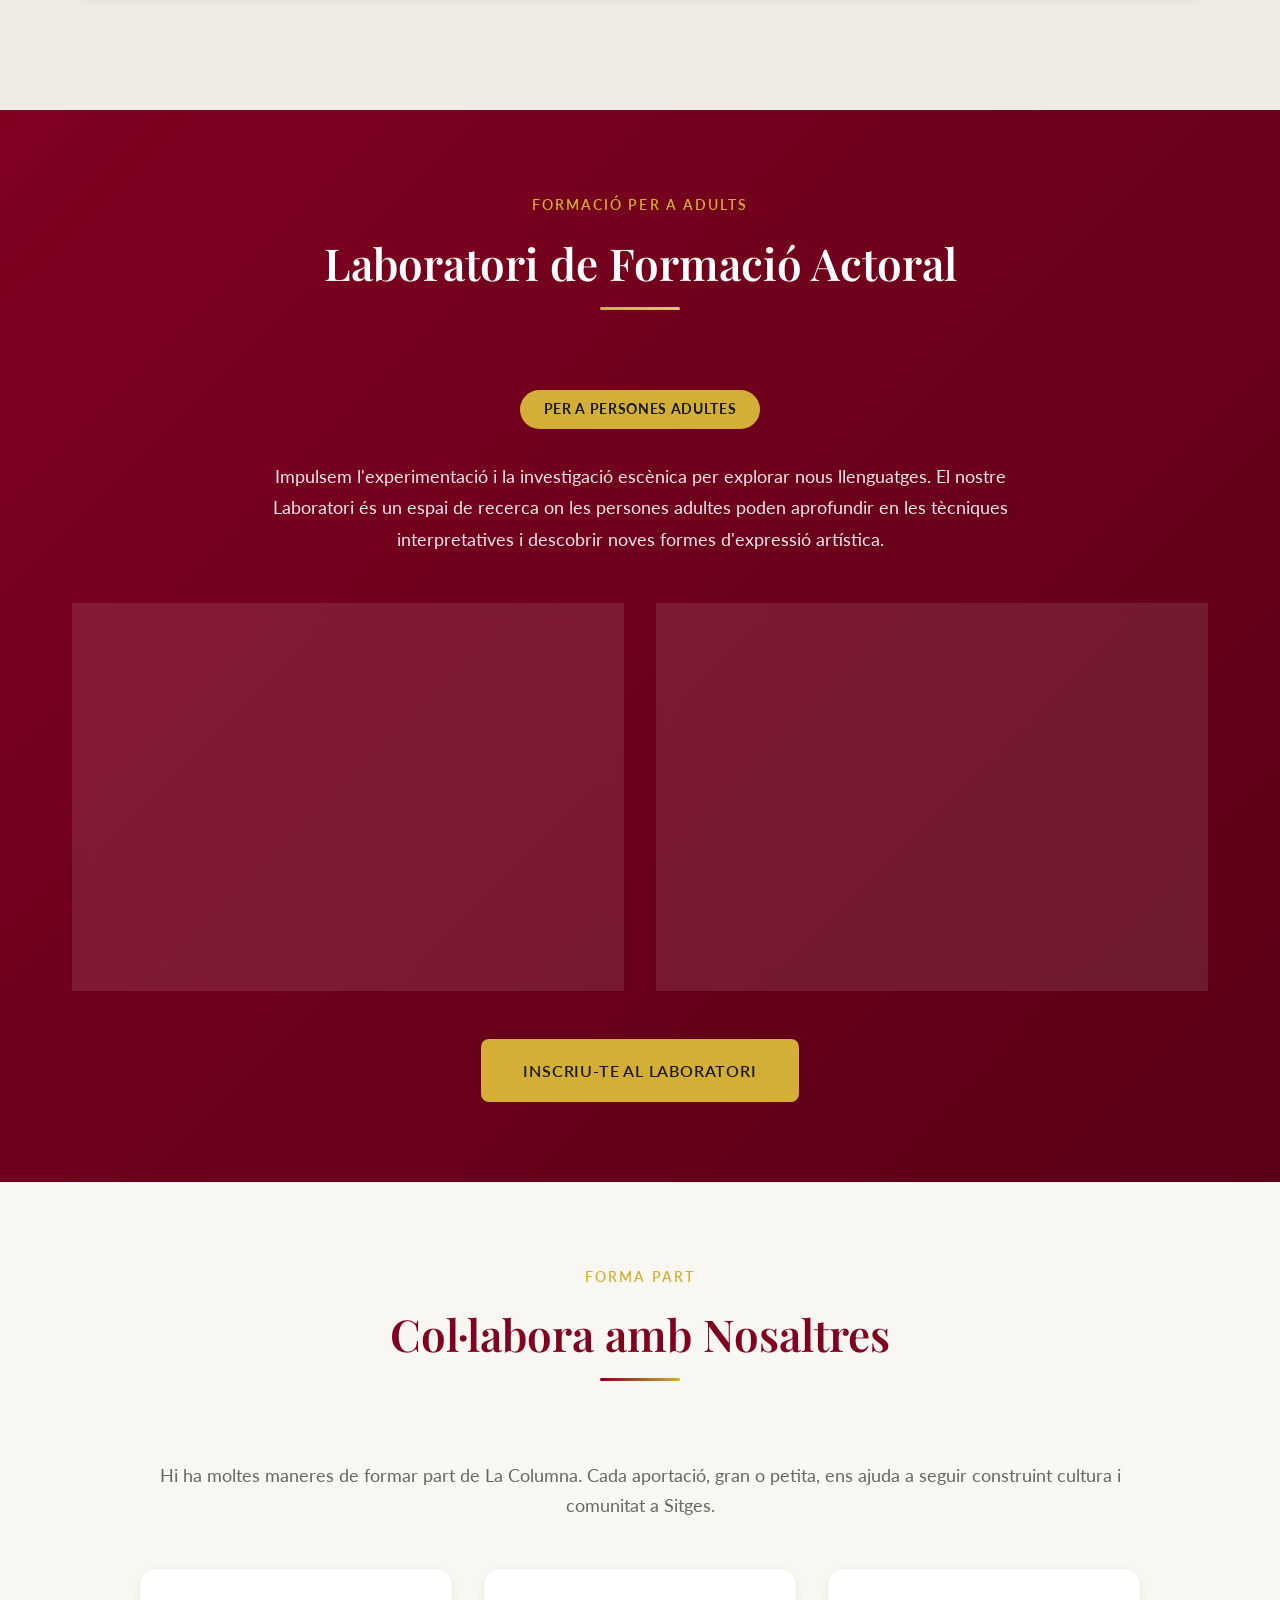
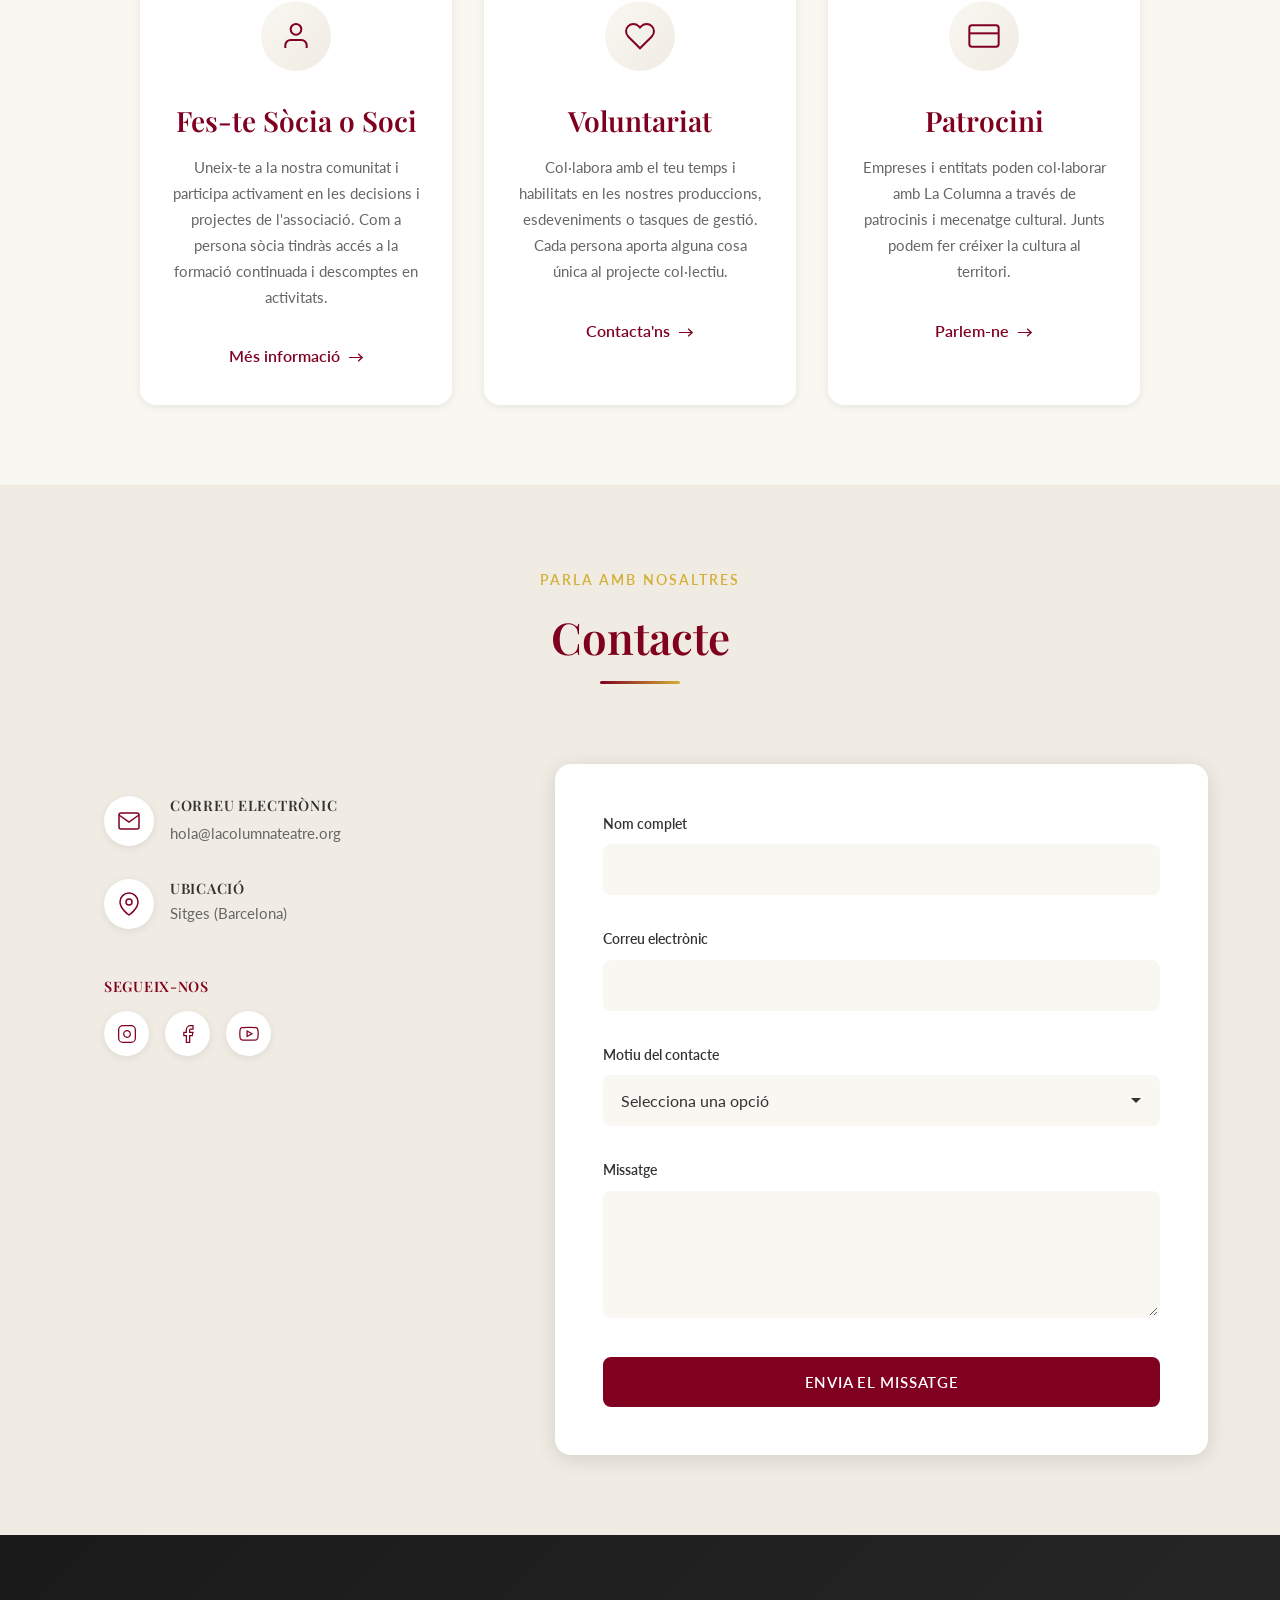
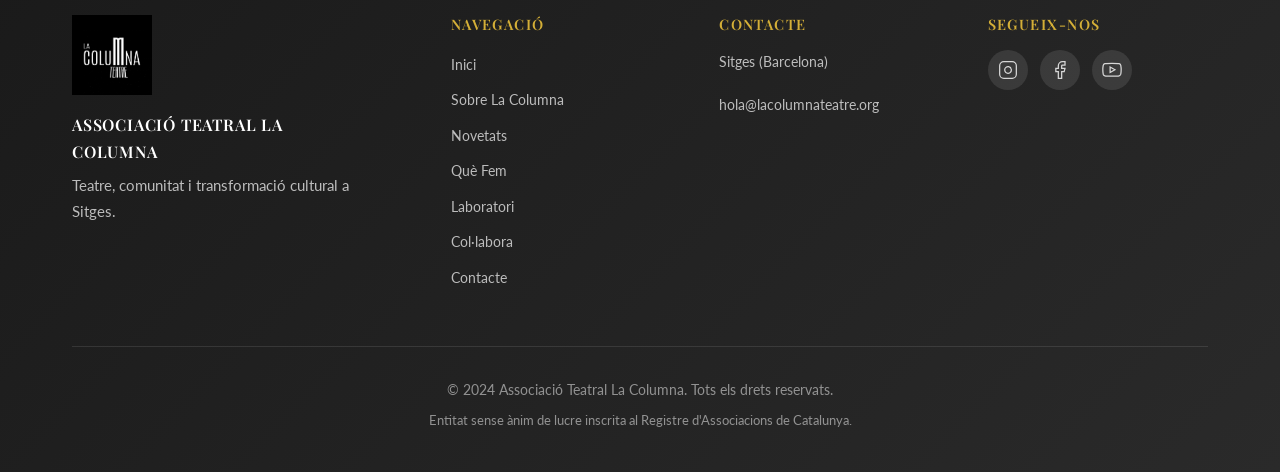
==== commit 164eb5cd: "Update background image and title case in hero slide" ====
--- a/index.html
+++ b/index.html
@@ -308,15 +308,15 @@
             </div>
 
             <!-- Slide 2: Estrena -->
-            <div class="hero-slide" style="background-image: url('imgs/Versos_TRencats_juny_h.jpg');">
+            <div class="hero-slide" style="background-image: url('https://placehold.co/1600x800/1a1a0a/D4AF37?text=Work In Progess');">
                 <div class="hero-overlay"></div>
                 <div class="hero-content">
                     <span class="hero-event-tag">Estrena</span>
-                    <h1 class="hero-title">Versos Trencats</h1>
-                    <p class="hero-subtitle">Divendres 12 de junyl, 18 h · La Gralla<br>Una producció del Grup de Teatre Estable de La Columna.</p>
+                    <br><br><h1 class="hero-title">LA CELEBRACIÓN<h1>
+                    <p class="hero-subtitle"La nova producció de La coluMna Teatre.</p>
                     <div class="hero-ctas">
                         <a href="#novetats" class="btn btn-primary">Més informació</a>
-                        <a href="https://api.whatsapp.com/send/?phone=34620639960&text=Hola%2C+quiero+reservar+entrada+para+D+versos+trencats&type=phone_number&app_absent=0" target="_blank" class="btn btn-secondary">Reserva</a>
+                        
                         <a href="#novetats" class="btn btn-outline">Tots els esdeveniments</a>
                     </div>
                 </div>
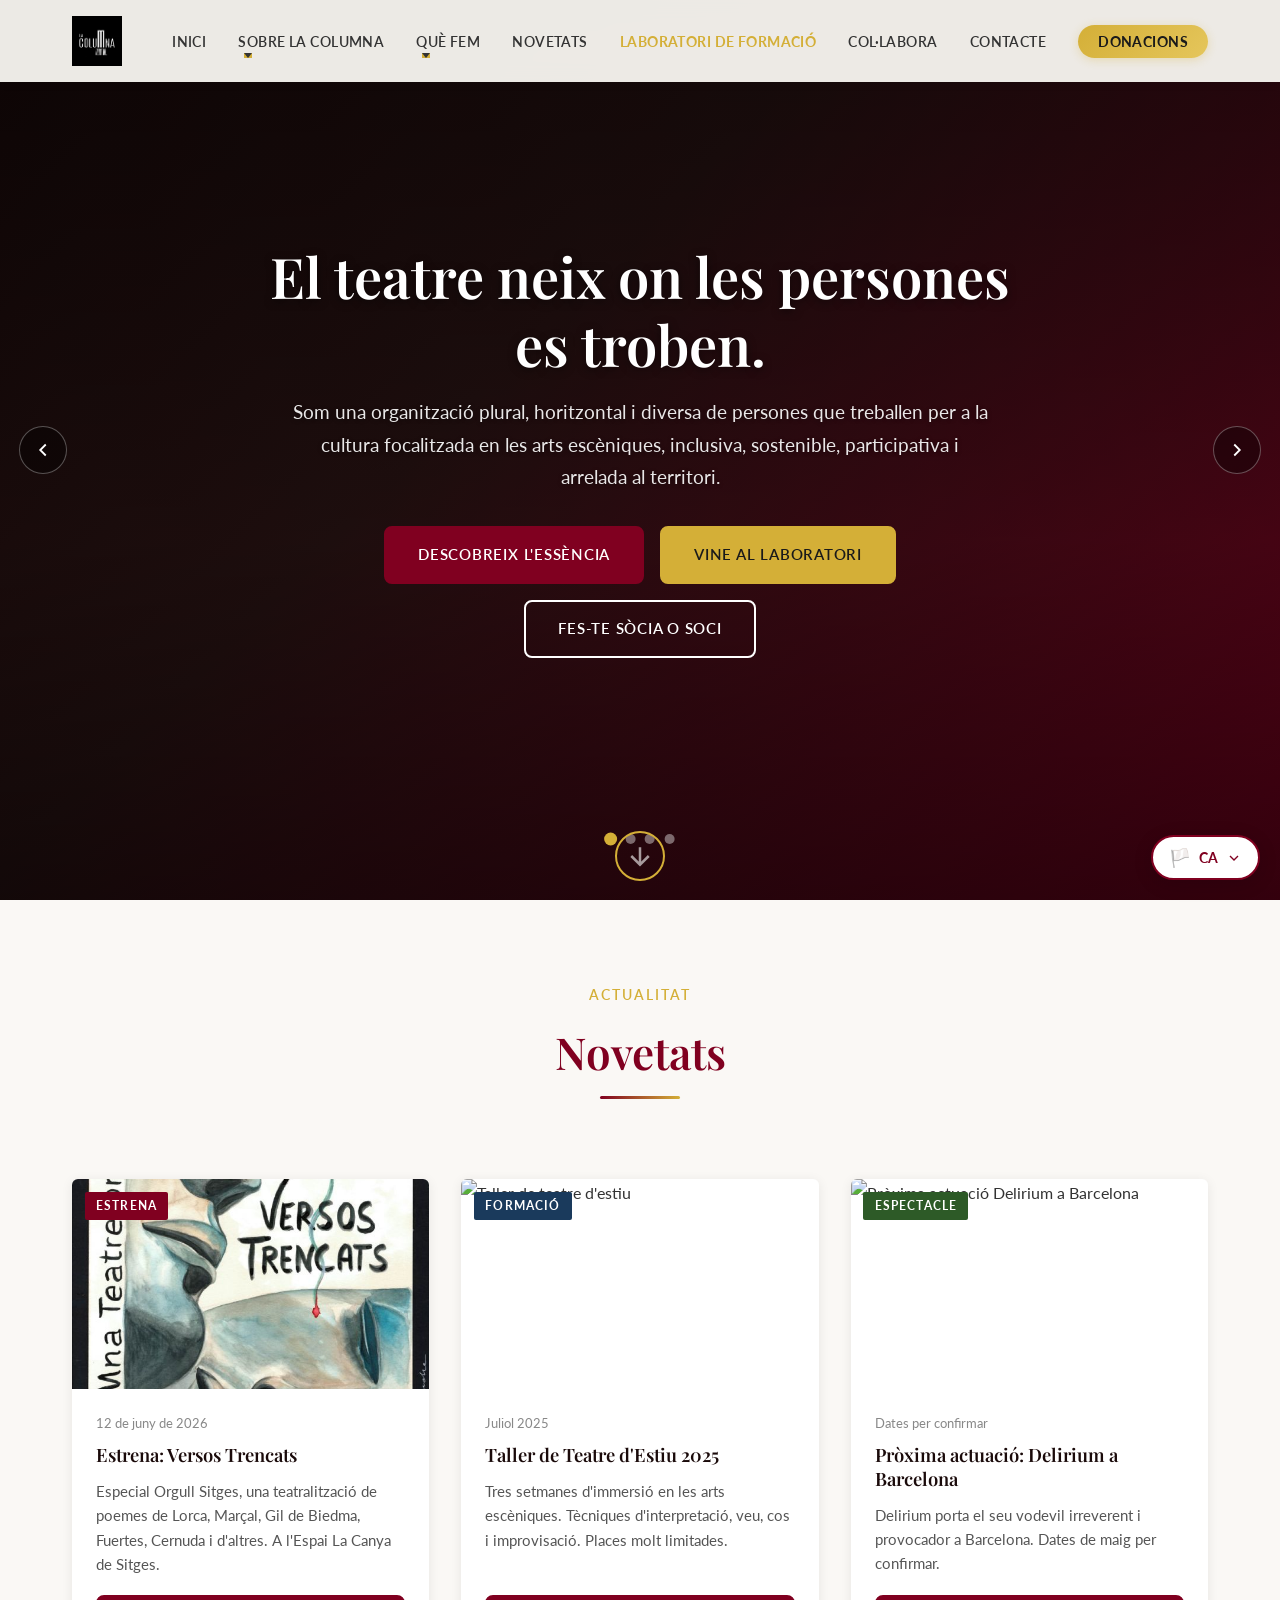
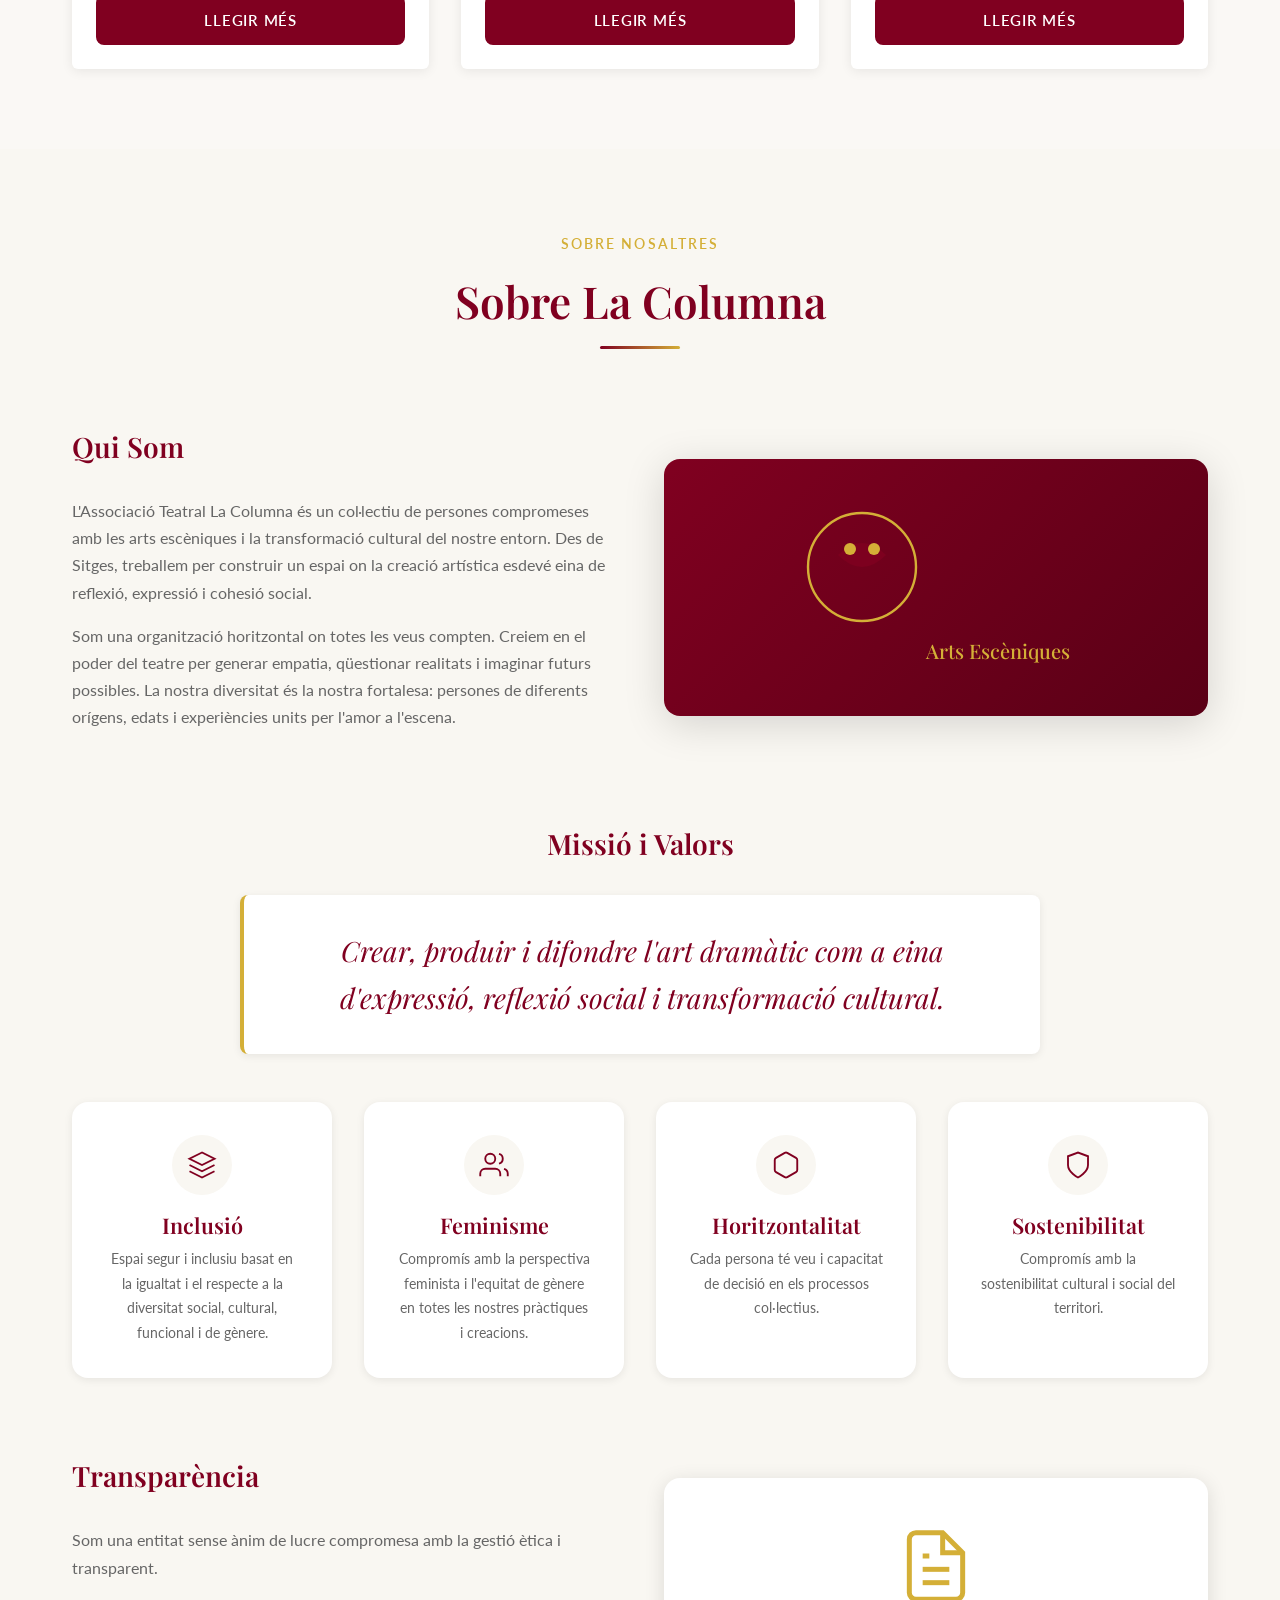
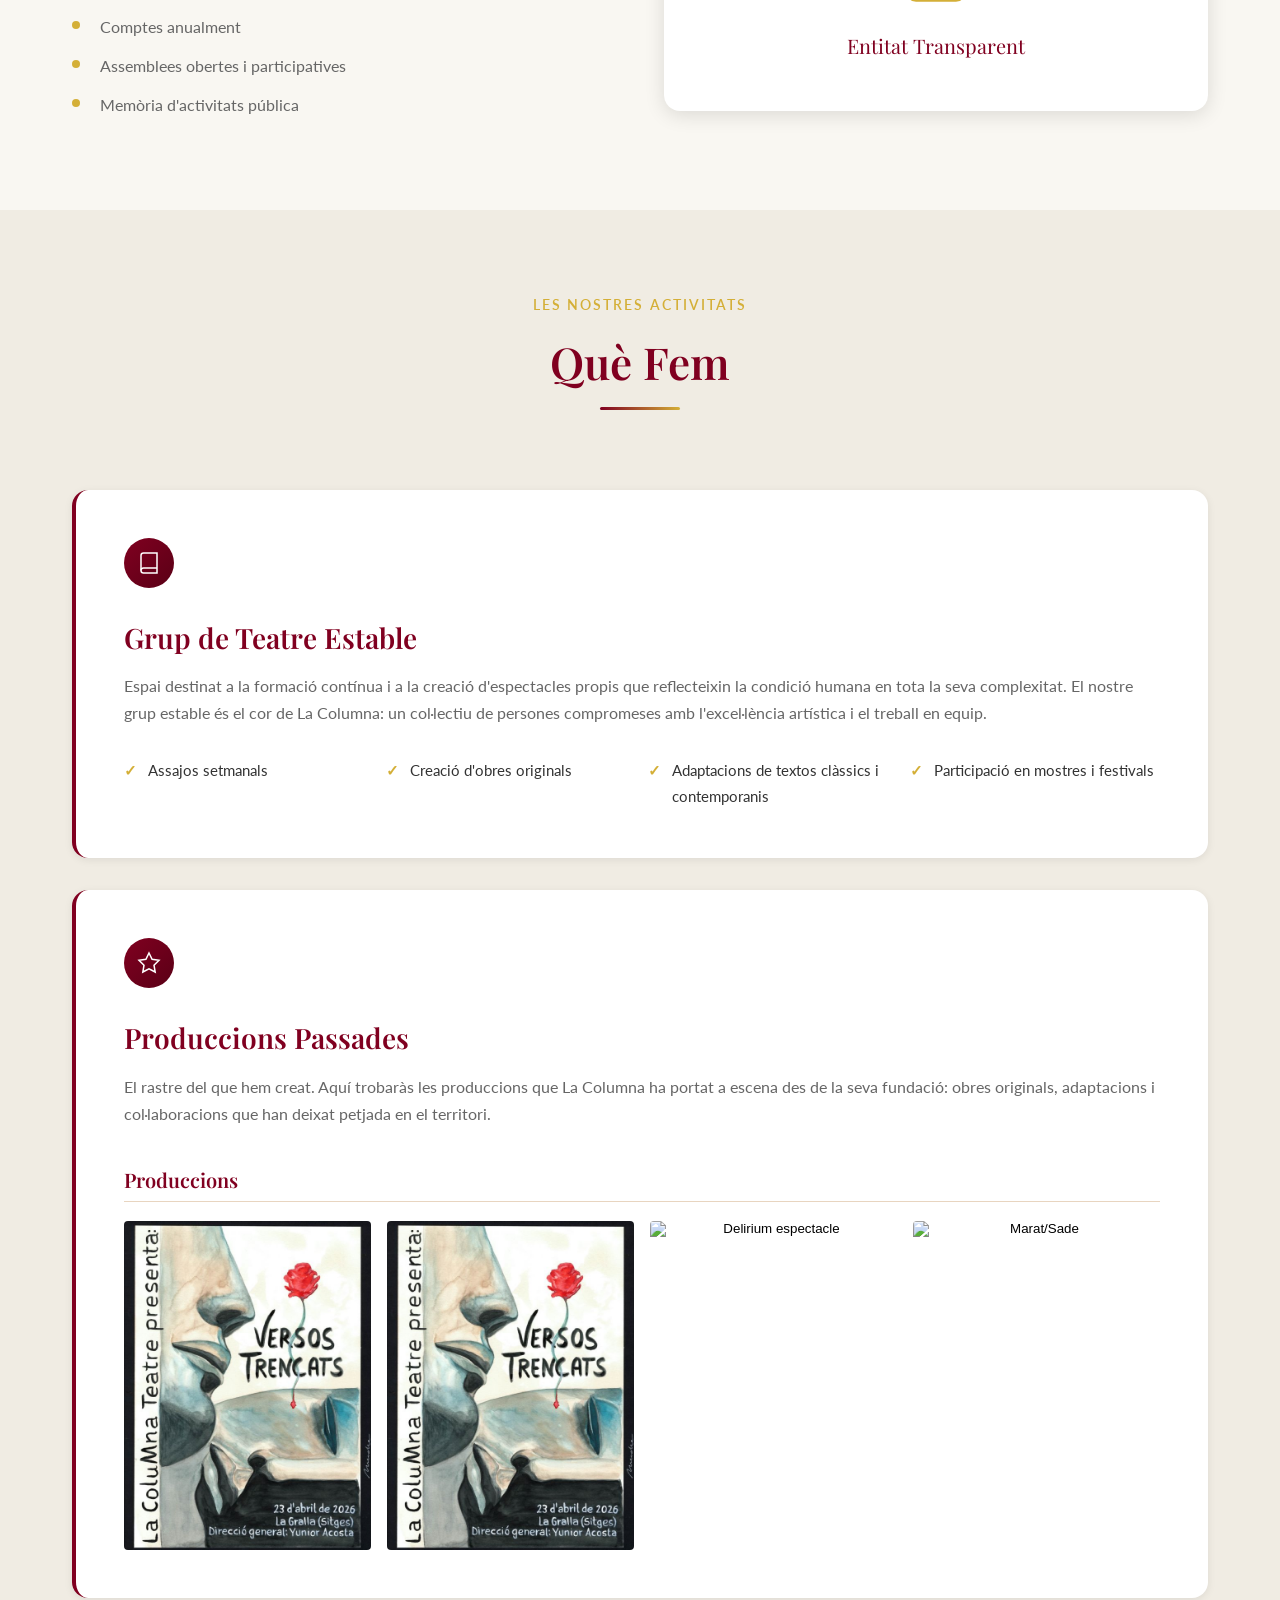
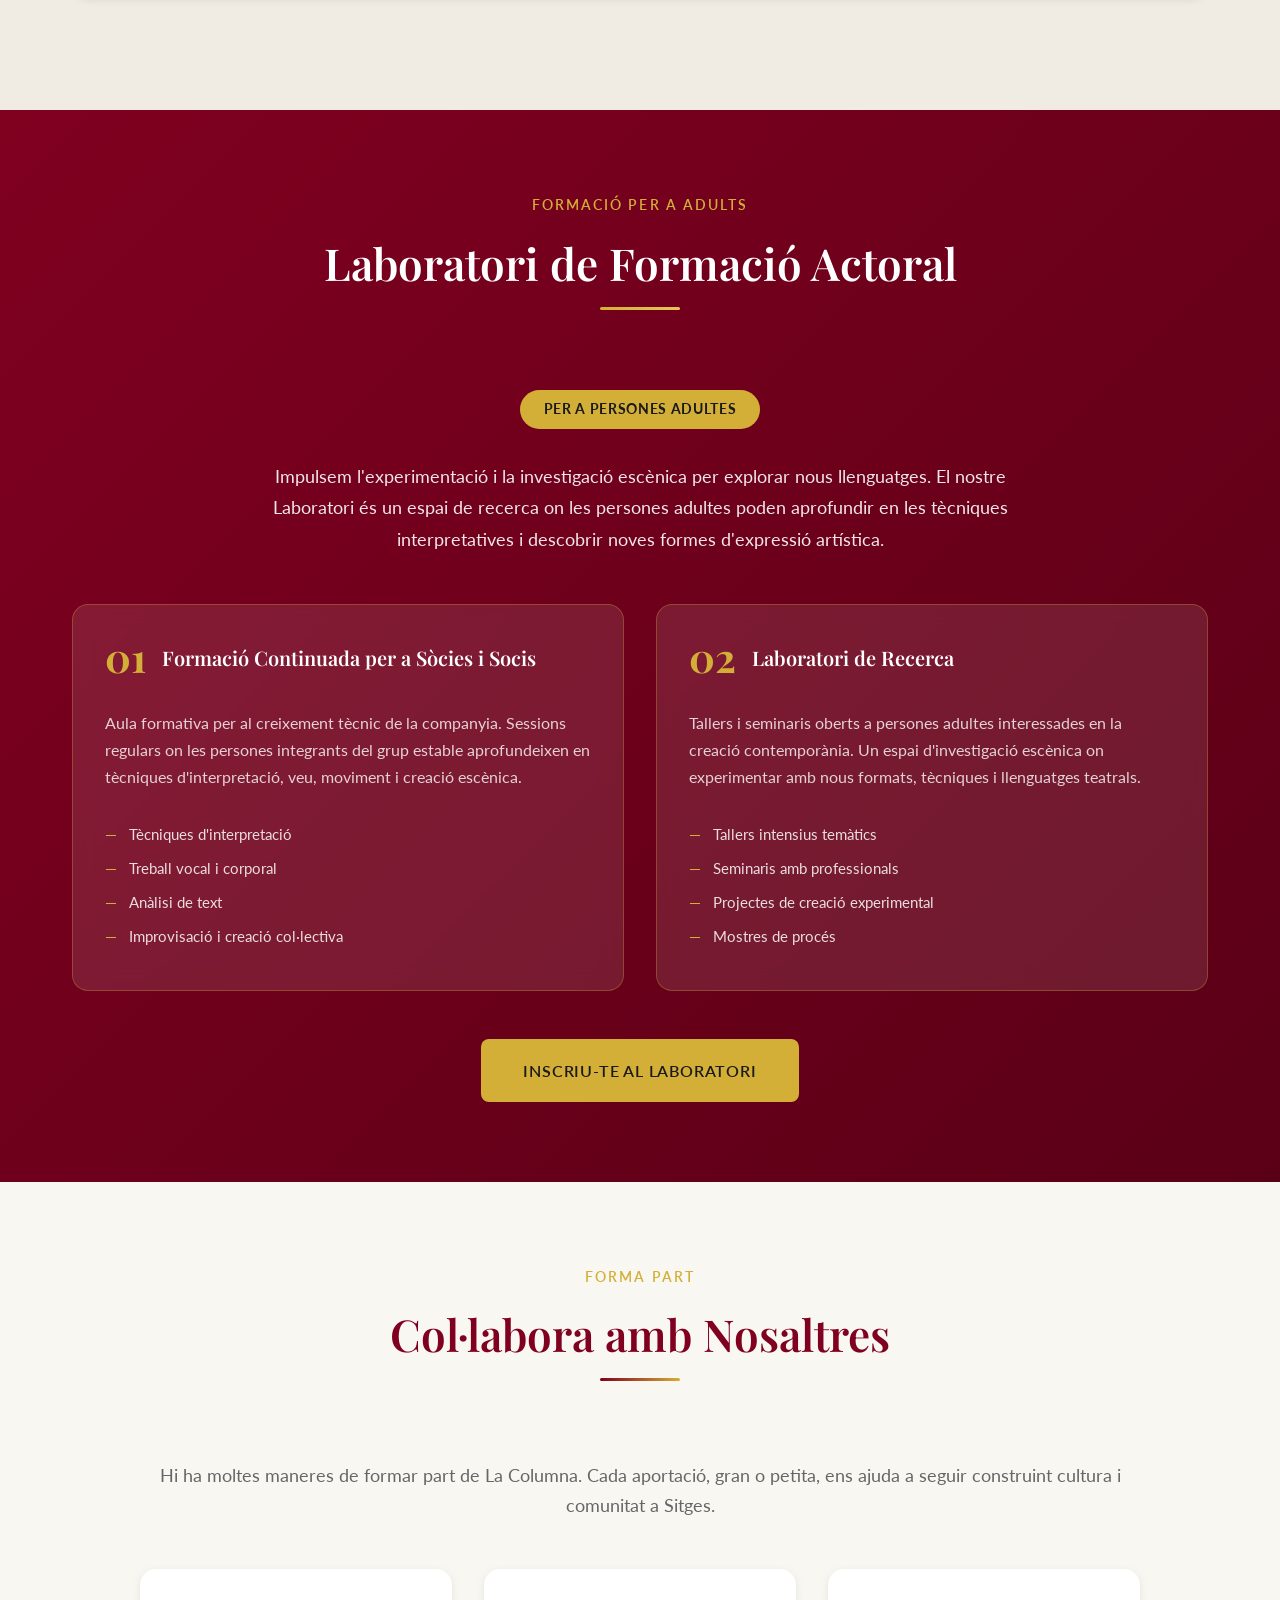
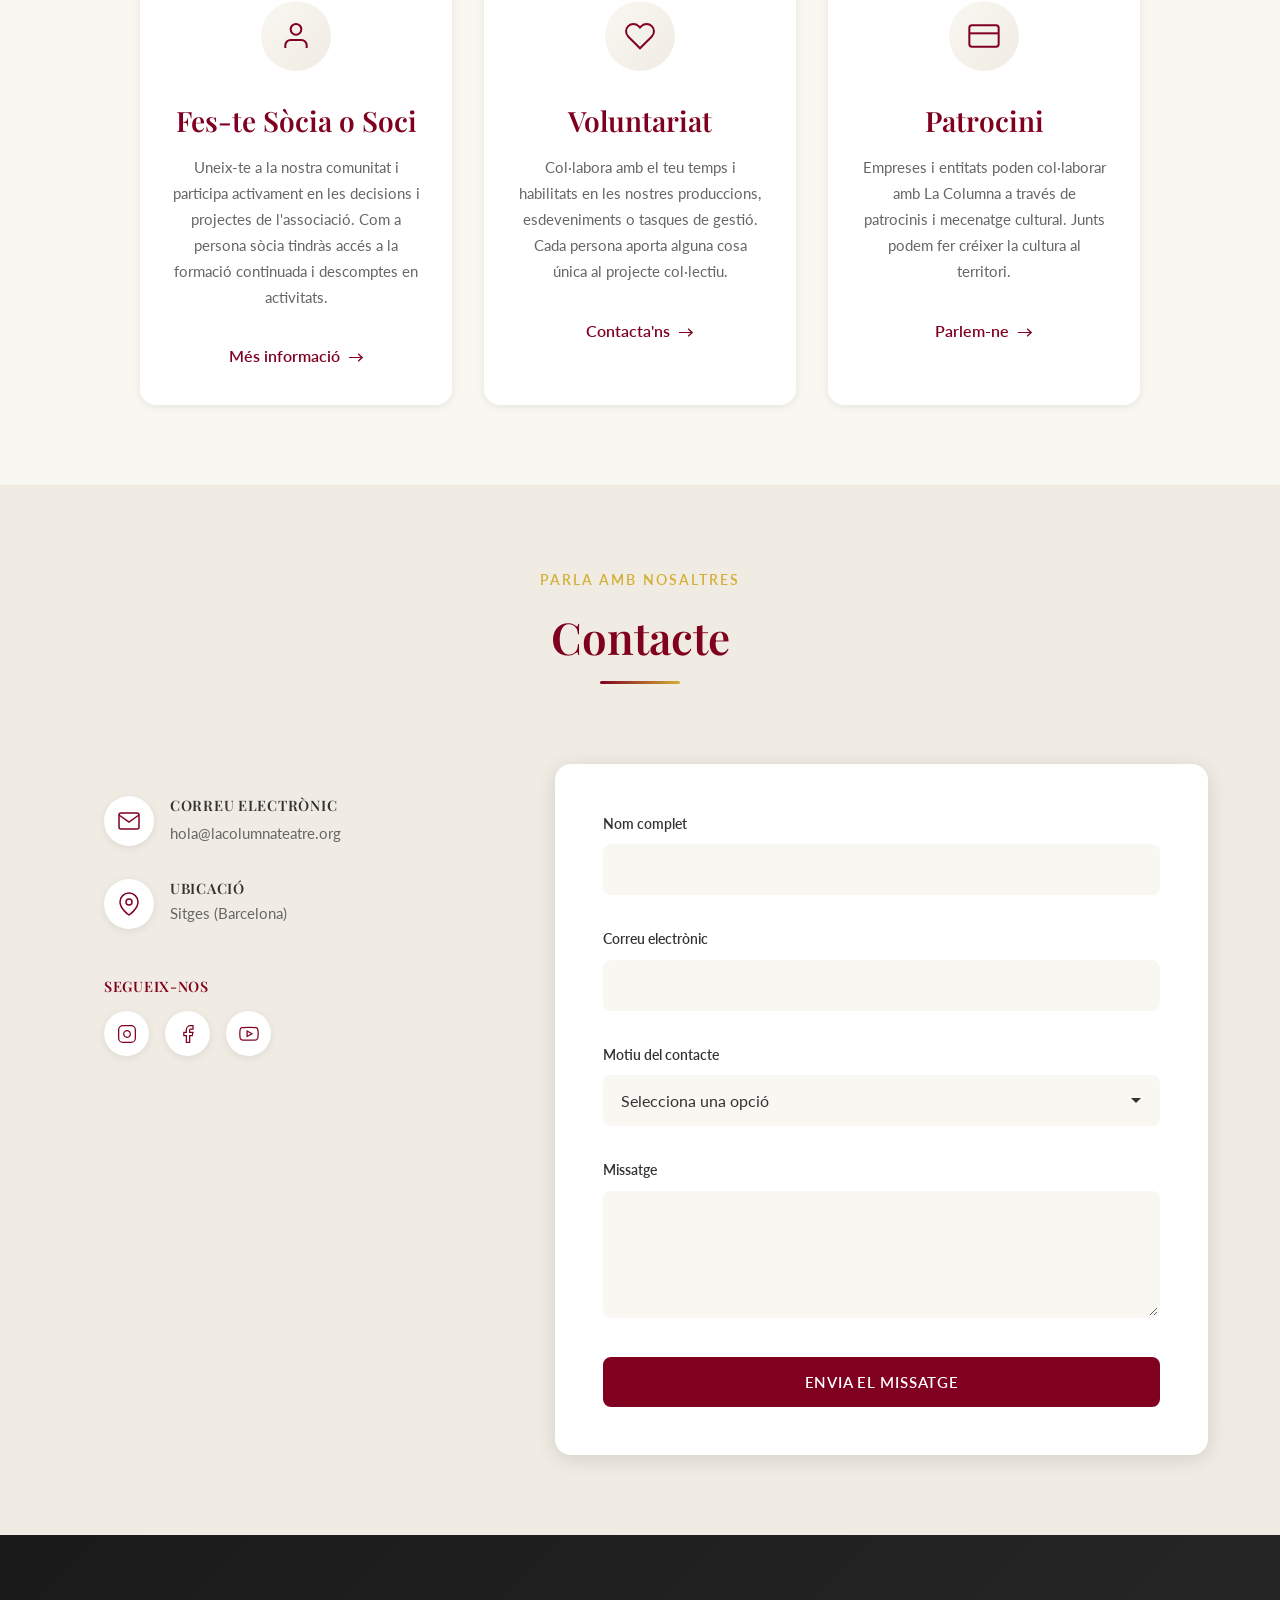
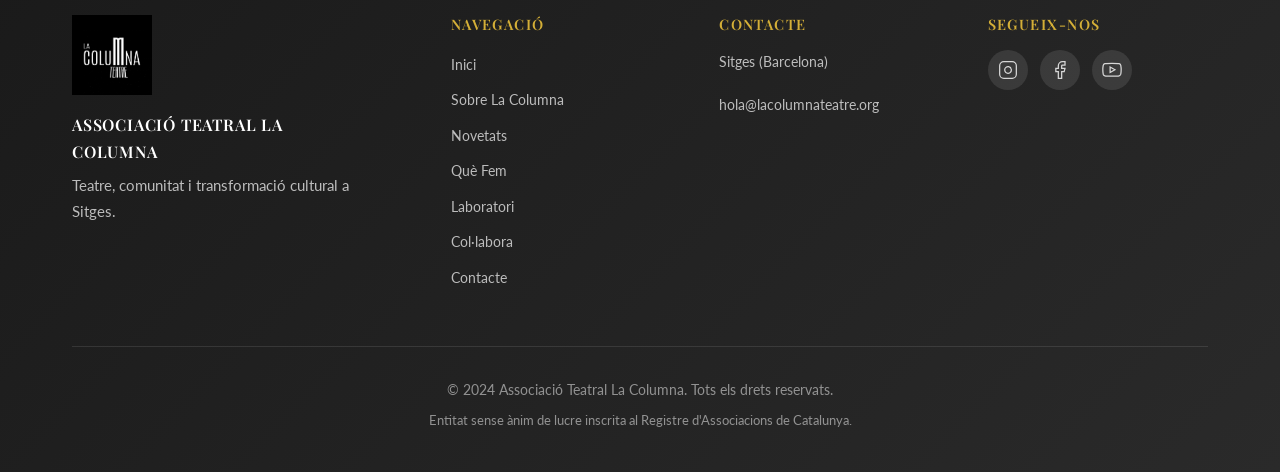
==== commit e3648295: "Update index.html" ====
--- a/index.html
+++ b/index.html
@@ -618,7 +618,19 @@
                         <button class="produccio-item"
                             data-img="imgs/cartell_versos_trencats.jpg"
                             data-titol="Versos Trencats"
-                            data-desc="El Grup de Teatre Estable de La Columna presenta la seva nova producció al Espai La Canya (pis d'abaix de la Vermuteria La Canya). Especial per Sant Jordi, una teatralització de poemes seleccionats per aquesta diada d'autores i autors universals com Lorca, Marçal, Gil de Biedma, Fuertes, Morse, Cernuda, Méndez o Loynaz entre d'altres."
+                            data-desc="En el marc de l'Orgull Sitges, La Columna Teatre presenta la seva nova producció a l'Espai La Canya (pis d'abaix de la Vermuteria La Canya). Especial Orgull Cultural, una teatralització de poemes seleccionats per aquesta diada d'autores i autors universals com Lorca, Marçal, Gil de Biedma, Fuertes, Norse, Cernuda, Méndez o Loynaz, entre d'altres. Un espectacle íntim, poètic i emotiu que convida a deixar-se portar per la paraula. Amb el suport de l'Ajuntament de Sitges."
+                            data-data="12 de juny 2026, 18.00 h"
+                            data-lloc="La Canya (La Gralla) Sitges">
+                            <img src="imgs/cartell_versos_trencats.jpg" alt="Versos Trencats">
+                            <div class="produccio-hover">
+                                <span>Veure detalls</span>
+                            </div>
+                        </button>
+                        
+                        <button class="produccio-item"
+                            data-img="imgs/cartell_versos_trencats.jpg"
+                            data-titol="Versos Trencats"
+                            data-desc="El Grup de Teatre Estable de La Columna presenta la seva nova producció a l'Espai La Canya (pis d'abaix de la Vermuteria La Canya). Especial per Sant Jordi, una teatralització de poemes seleccionats per aquesta diada d'autores i autors universals com Lorca, Marçal, Gil de Biedma, Fuertes, Morse, Cernuda, Méndez o Loynaz entre d'altres."
                             data-data="23 d'abril 2026, 20.00 h"
                             data-lloc="La Canya (La Gralla) Sitges">
                             <img src="imgs/cartell_versos_trencats.jpg" alt="Versos Trencats">
@@ -639,17 +651,6 @@
                             </div>
                         </button>
 
-                        <button class="produccio-item"
-                            data-img="https://placehold.co/900x500/1a2d1a/ffffff?text=El+jardí+dels+cirerers"
-                            data-titol="El jardí dels cirerers"
-                            data-desc="Txèkhov adaptat al litoral mediterrani. El declivi d'una família i d'un món que ja no té lloc en el futur. Un treball de conjunt que va guanyar el premi del públic a la Mostra de Teatre Aficionat del Garraf 2022."
-                            data-data="Octubre 2022"
-                            data-lloc="Teatre Principal de Sitges">
-                            <img src="https://placehold.co/400x260/1a2d1a/ffffff?text=El+jardí+dels+cirerers" alt="El jardí dels cirerers">
-                            <div class="produccio-hover">
-                                <span>Veure detalls</span>
-                            </div>
-                        </button>
 
                         <button class="produccio-item"
                             data-img="https://placehold.co/900x500/0a1a2d/D4AF37?text=Marat%2FSade"
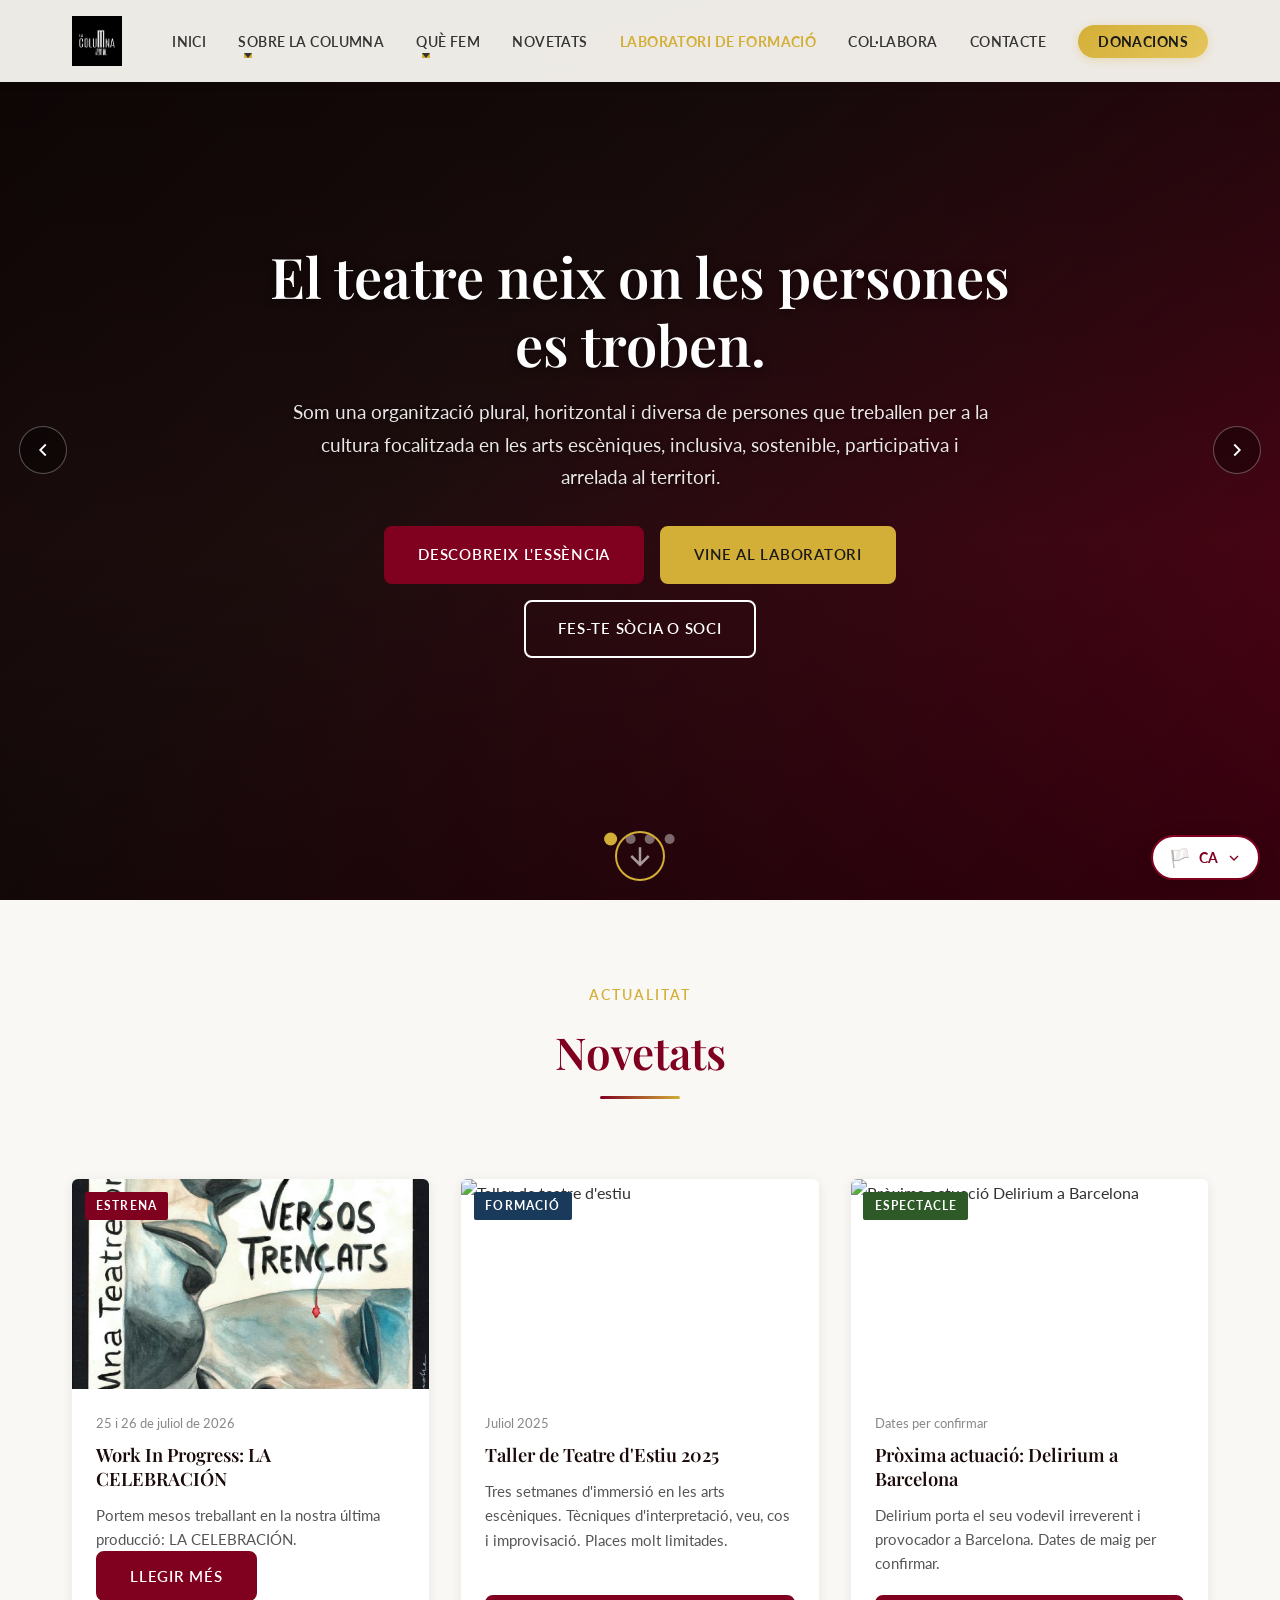
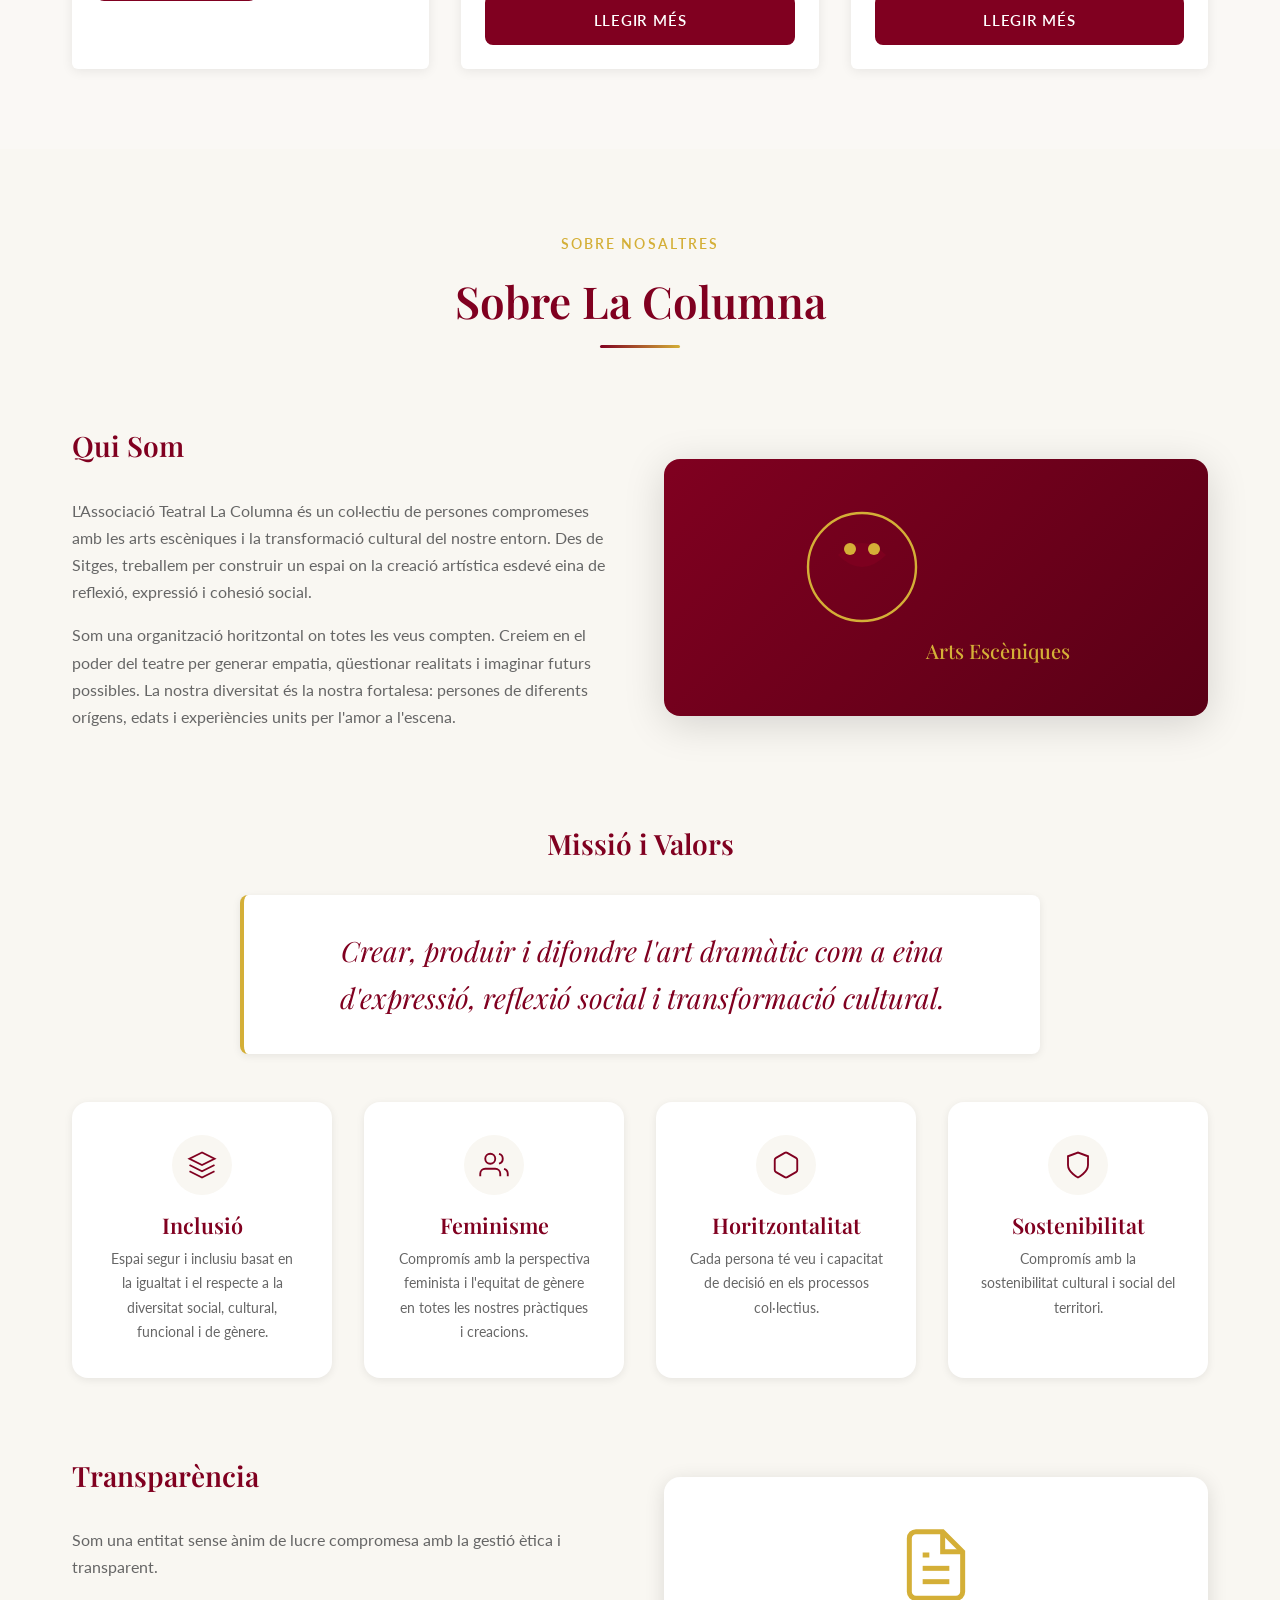
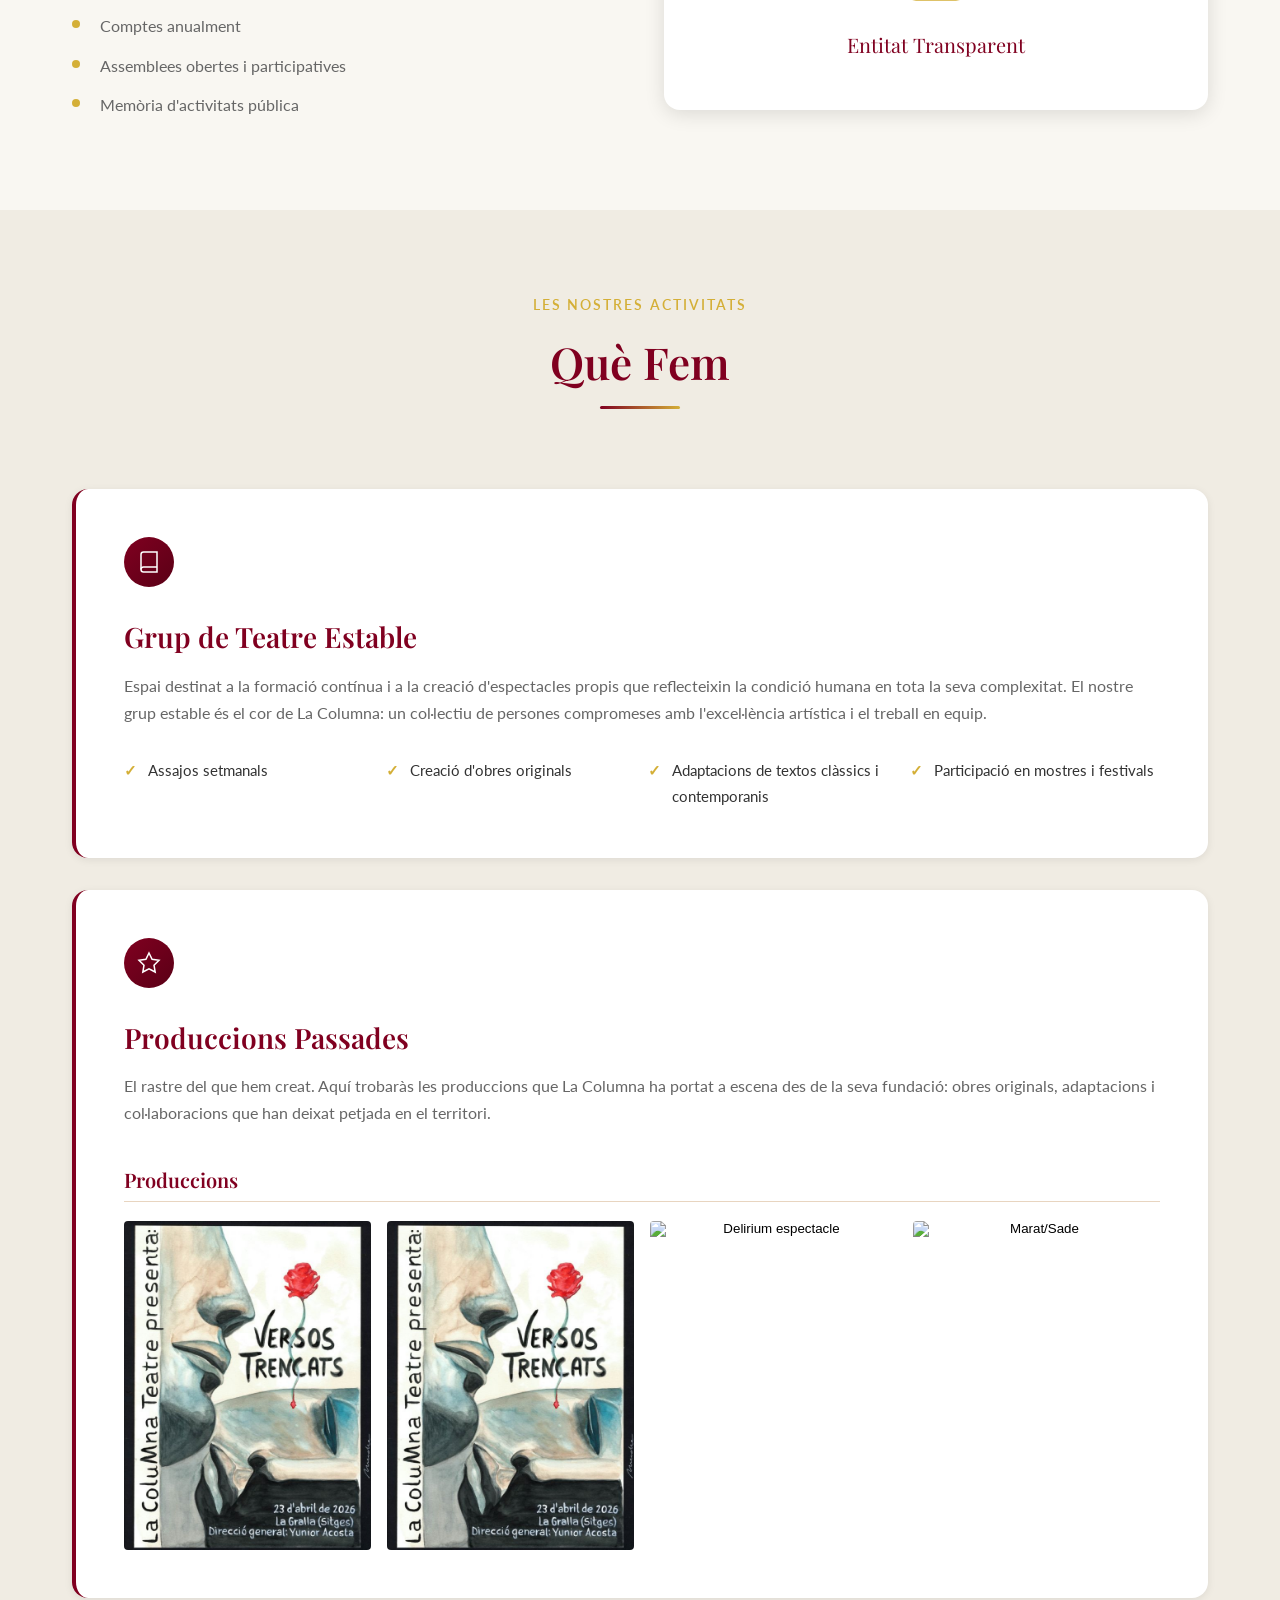
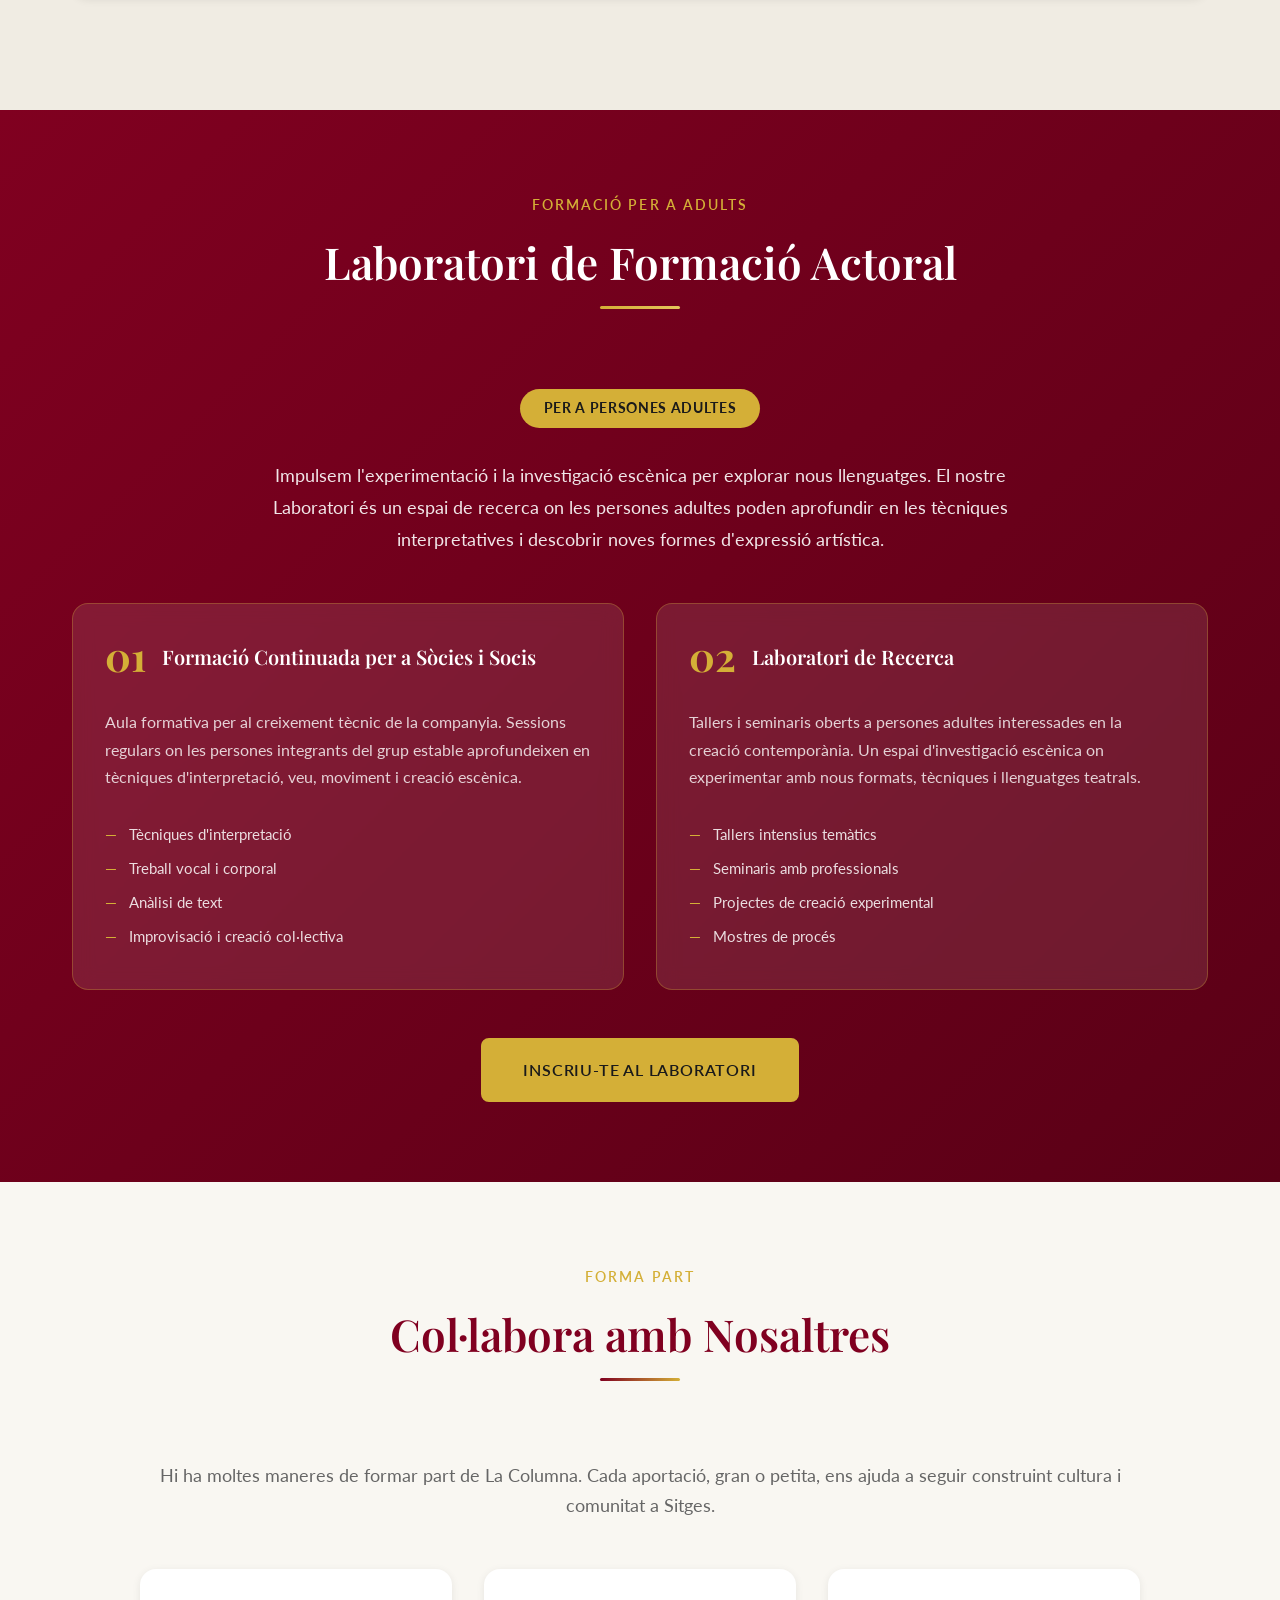
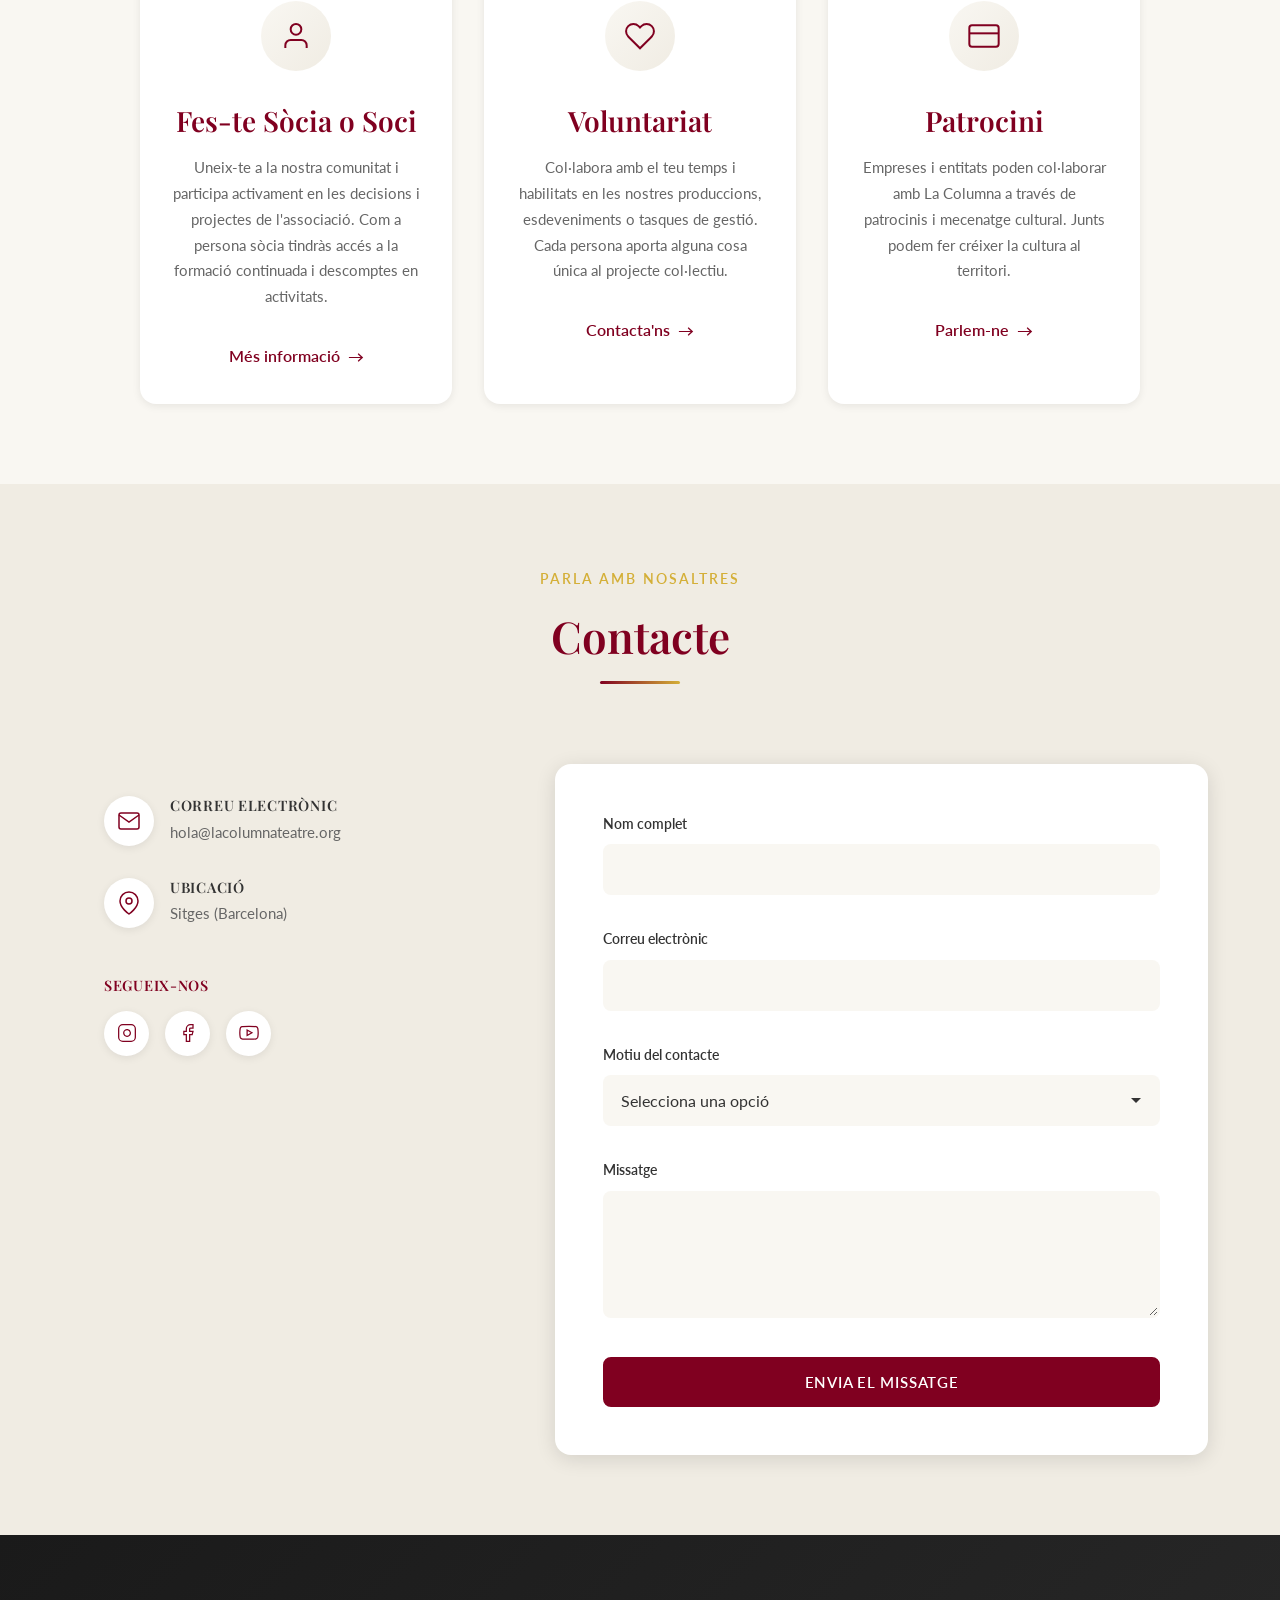
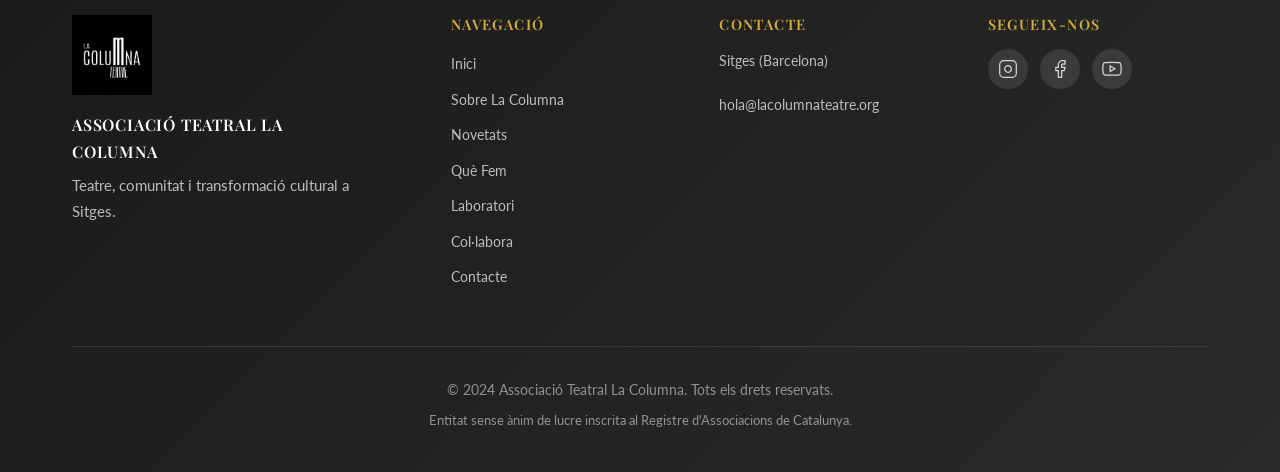
==== commit ee64a1ec: "Update event details for LA CELEBRACIÓN" ====
--- a/index.html
+++ b/index.html
@@ -391,23 +391,23 @@
 
             <div class="novetats-grid fade-in">
 
-                <!-- Card 1: Estrena Versos Trencats -->
+                <!-- Card 1: Work In Progress: LA CELEBRACIÓN -->
                 <article class="novetat-card novetat-trigger"
-                    data-img="imgs/cartell_versos_trencats.jpg"
-                    data-titol="Estrena: Versos Trencats"
-                    data-data="12 de juny de 2026, 18.00 h"
-                    data-lloc="Espai La Canya (La Gralla), Sitges"
-                    data-desc="En el marc de l'Orgull Sitges, el Grup de Teatre Estable de La Columna presenta la seva nova producció a l'Espai La Canya (pis d'abaix de la Vermuteria La Canya). Especial per Sant Jordi, una teatralització de poemes seleccionats per aquesta diada d'autores i autors universals com Lorca, Marçal, Gil de Biedma, Fuertes, Norse, Cernuda, Méndez o Loynaz, entre d'altres. Un espectacle íntim, poètic i emotiu que convida a deixar-se portar per la paraula. Amb el suport de l'Ajuntament de Sitges."
-                    data-accio-text="AFORO LIMITAT - RESERVA"
-                    data-accio-href="https://api.whatsapp.com/send/?phone=34620639960&text=Hola%2C+quiero+reservar+entrada+para+D+versos+trencats&type=phone_number&app_absent=0">
+                    data-img="https://placehold.co/600x350/2d1515/ffffff?text=Work in progress: LA CELEBRACIÓN"
+                    data-titol=" Work In Progress: LA CELEBRACIÓN"
+                    data-data="25 i 26 de juliol de 2026, 19.00 h"
+                    data-lloc=""
+                    data-desc="Portem mesos treballant en la nostra última producció: LA CELEBRACIÓN. Pròximament, més detalls sobre aquesta obra. Però si vols saber més, segueix-nos a Instagram i TikTok"
+                    data-accio-text=""
+                    data-accio-href="">
                     <div class="novetat-img-wrap">
-                        <img src="imgs/cartell_versos_trencats.jpg" alt="Estrena Versos Trencats" class="novetat-img">
+                        <img src="imgs/cartell_versos_trencats.jpg" alt=" Work In Progress: LA CELEBRACIÓN" class="novetat-img">
                         <span class="novetat-badge">Estrena</span>
                     </div>
                     <div class="novetat-body">
-                        <time class="novetat-date" datetime="2026-04-23">12 de juny de 2026</time>
-                        <h3 class="novetat-title">Estrena: Versos Trencats</h3>
-                        <p class="novetat-text">Especial Orgull Sitges, una teatralització de poemes de Lorca, Marçal, Gil de Biedma, Fuertes, Cernuda i d'altres. A l'Espai La Canya de Sitges.</p>
+                        <time class="novetat-date" datetime="2026-04-23">25 i 26 de juliol de 2026</time>
+                        <h3 class="novetat-title">Work In Progress: LA CELEBRACIÓN</h3>
+                        <p class="novetat-text">Portem mesos treballant en la nostra última producció: LA CELEBRACIÓN.
                         <button class="btn btn-primary novetat-btn-modal">Llegir més</button>
                     </div>
                 </article>
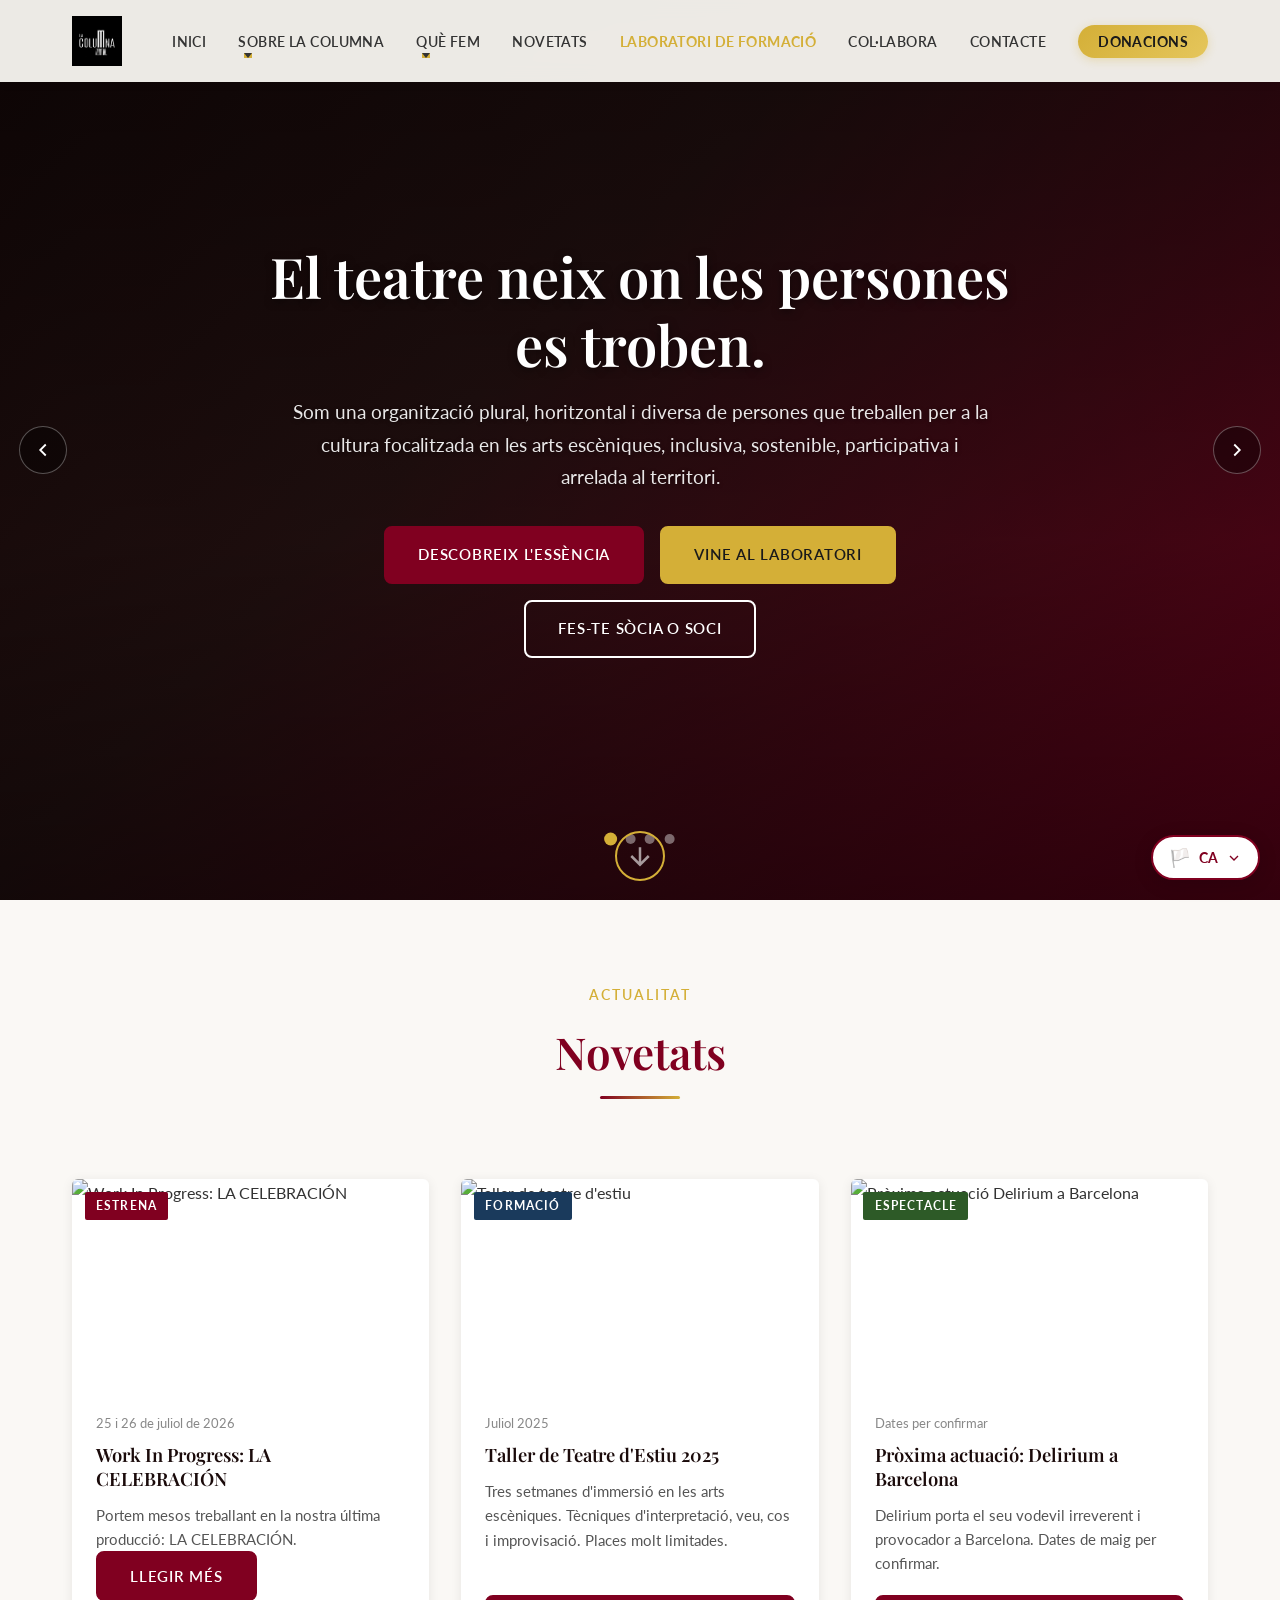
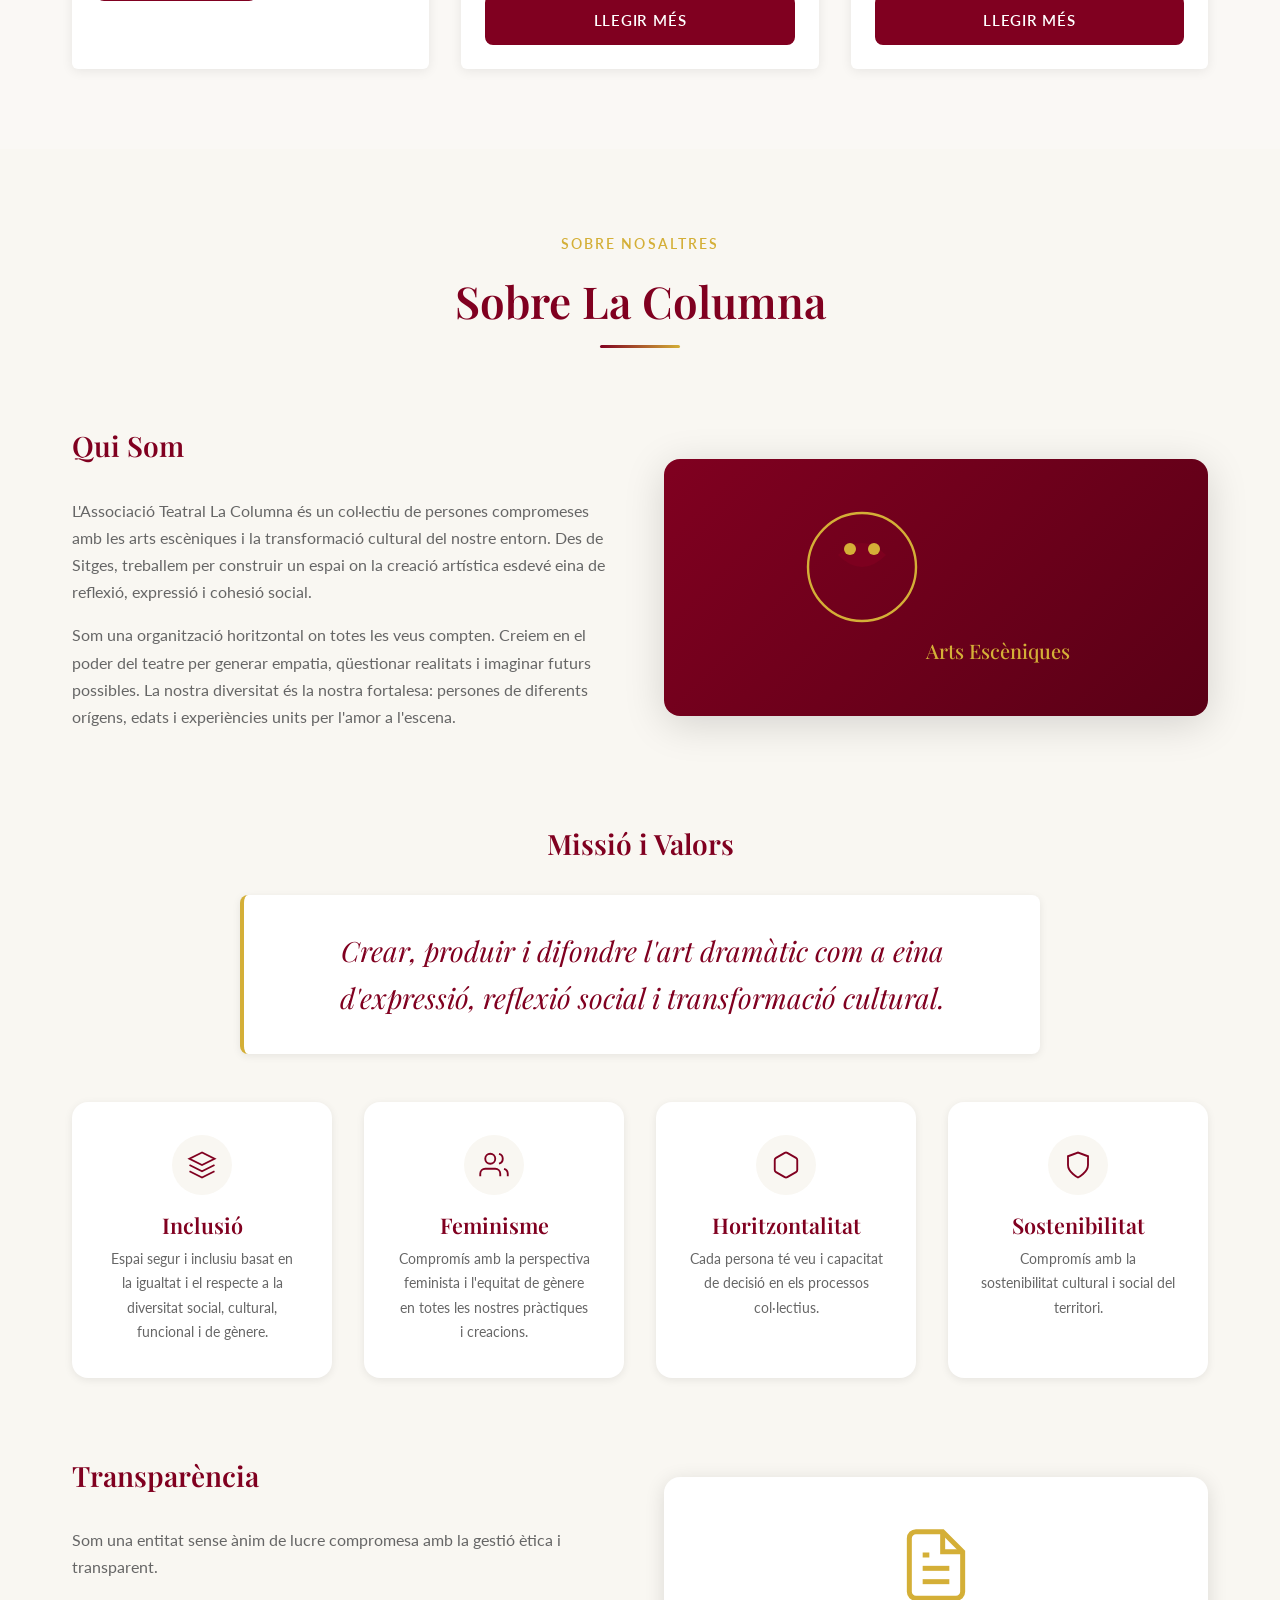
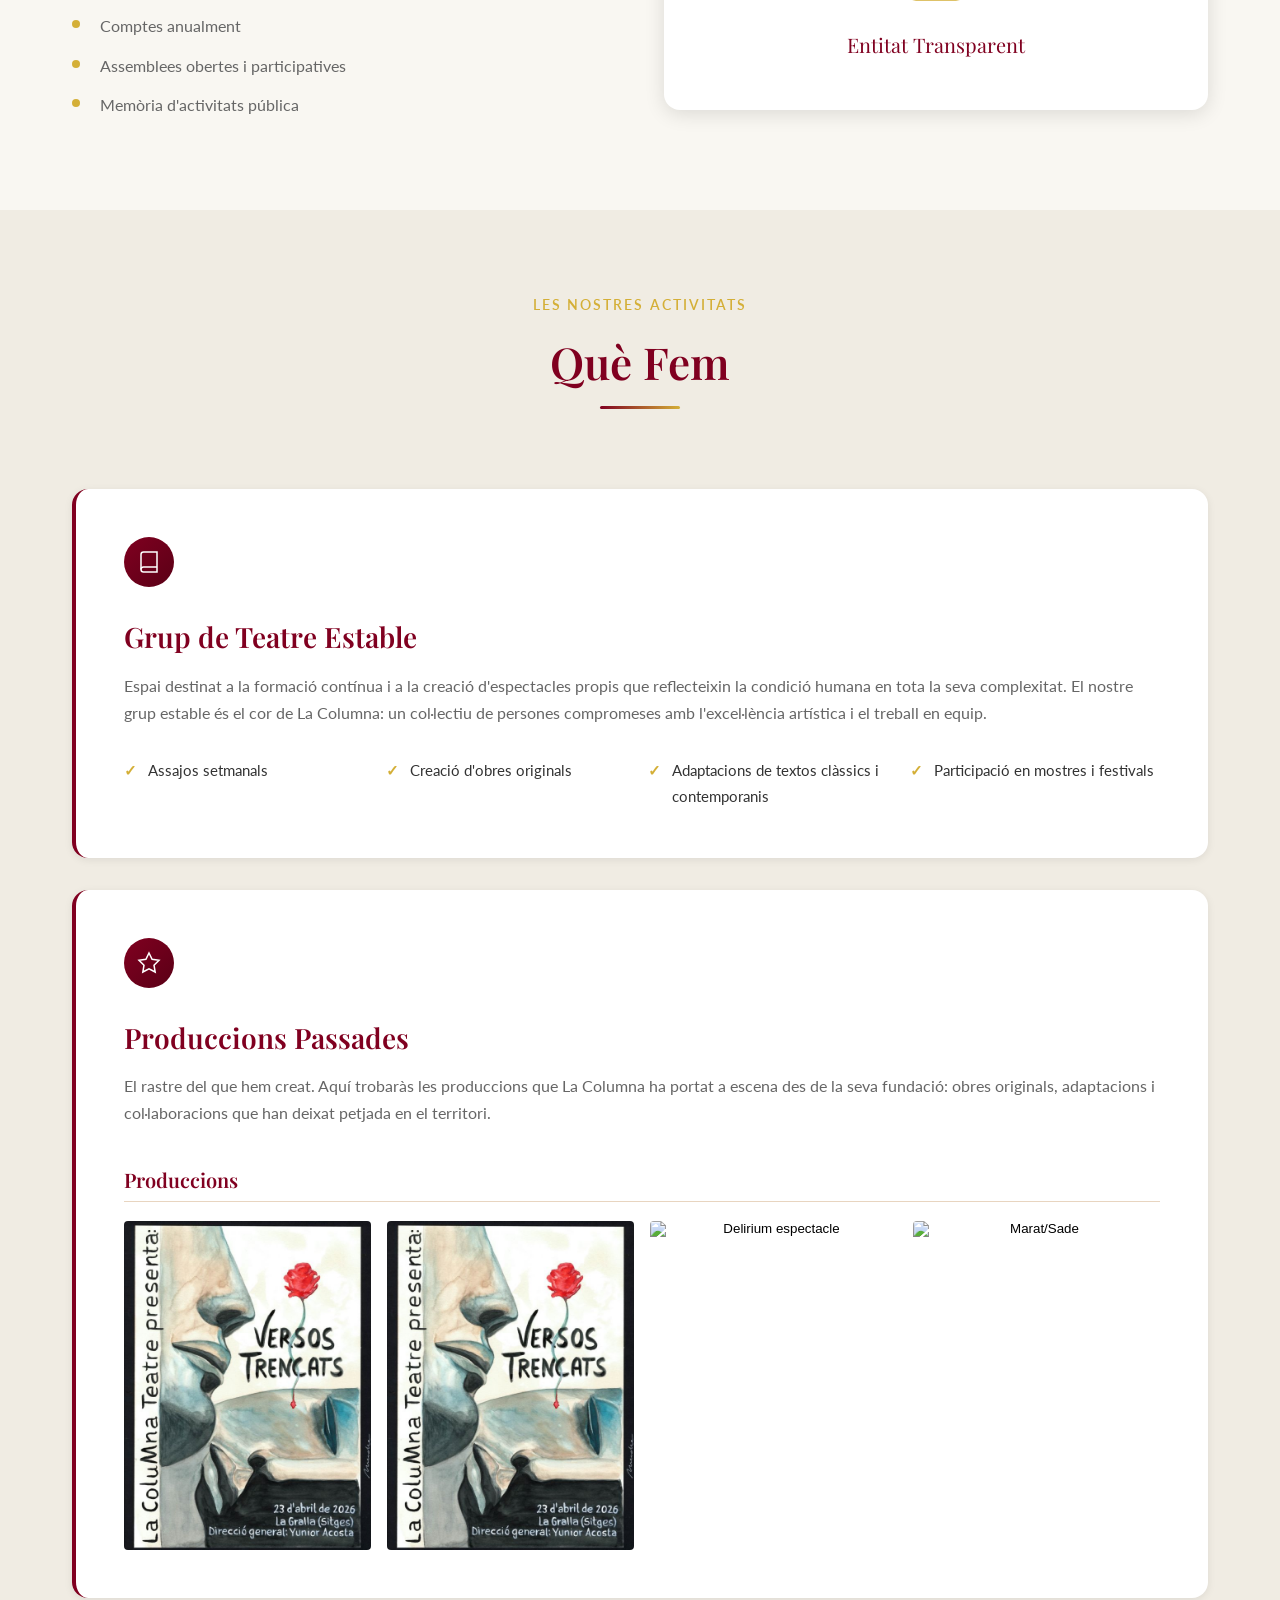
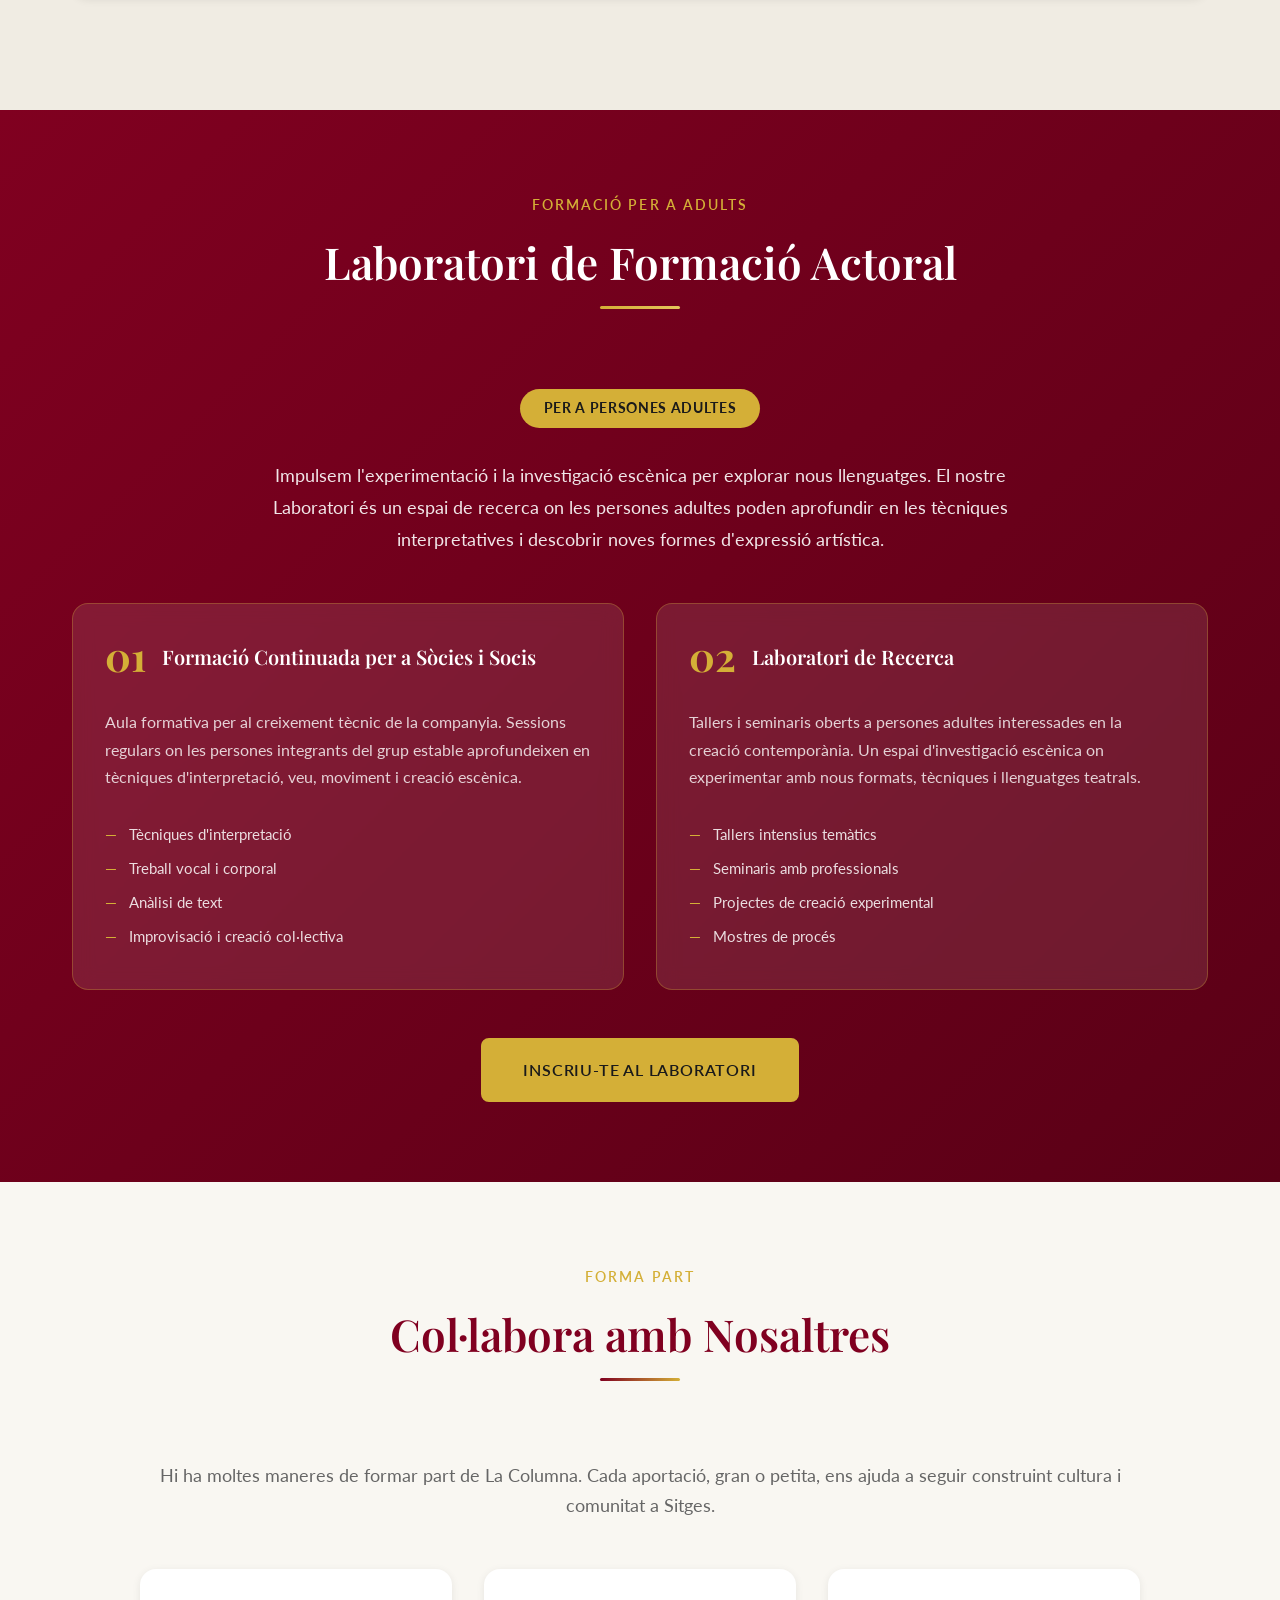
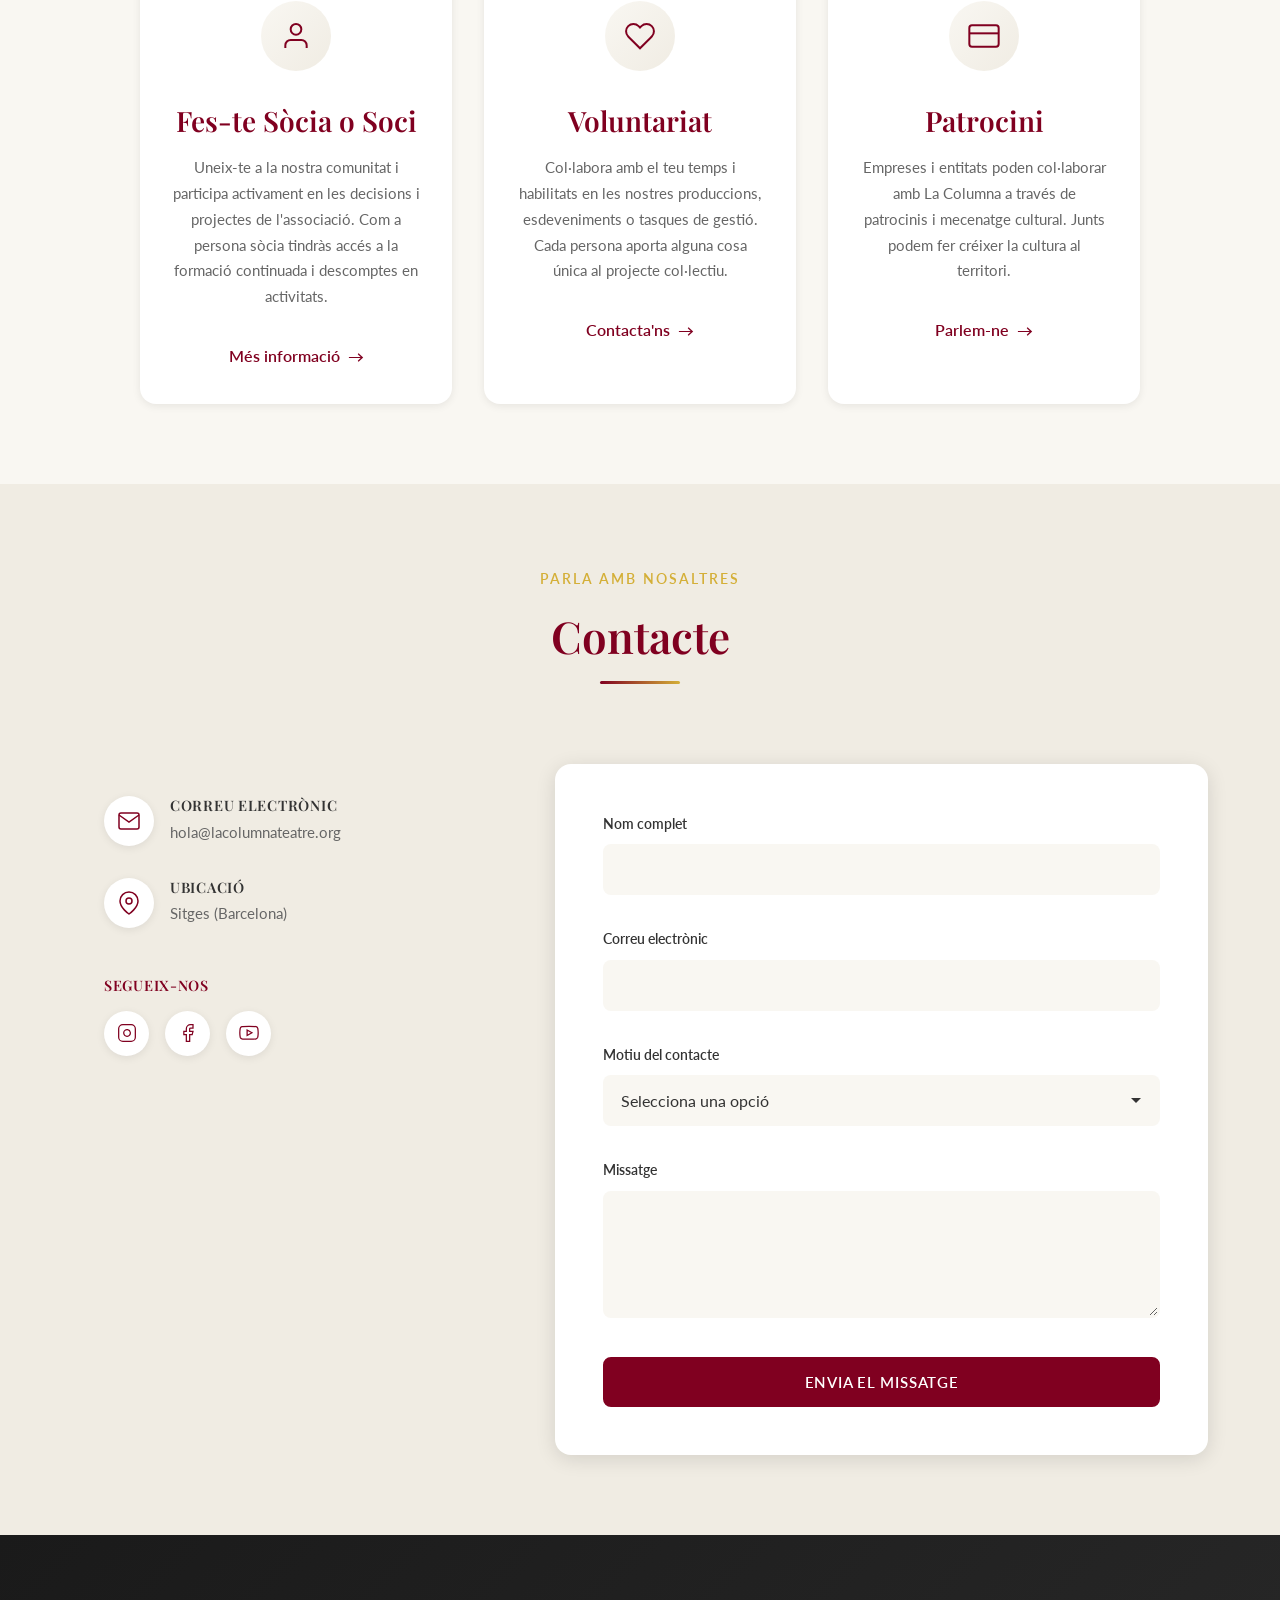
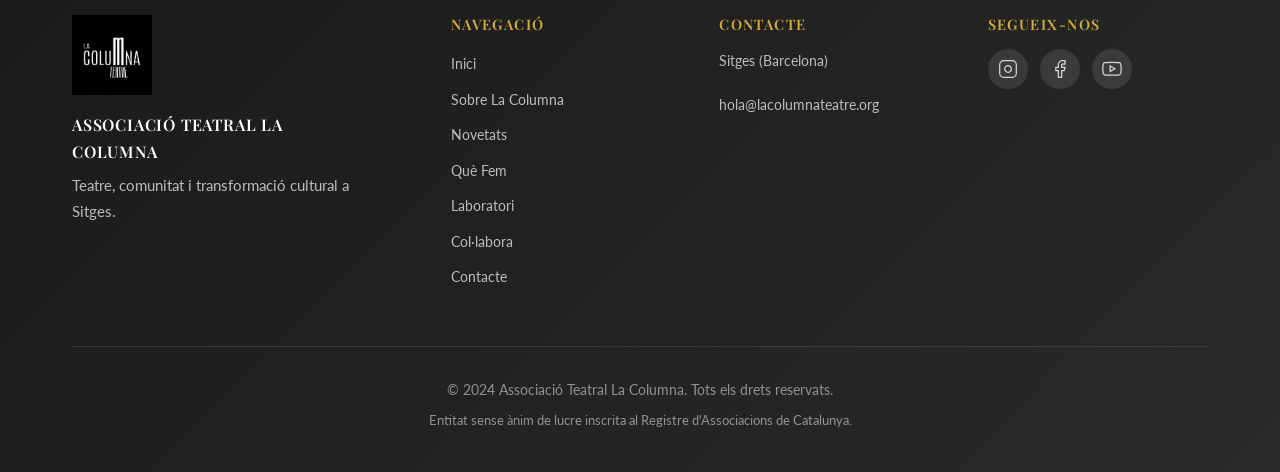
==== commit 328b46ef: "Update index.html" ====
--- a/index.html
+++ b/index.html
@@ -393,7 +393,7 @@
 
                 <!-- Card 1: Work In Progress: LA CELEBRACIÓN -->
                 <article class="novetat-card novetat-trigger"
-                    data-img="https://placehold.co/600x350/2d1515/ffffff?text=Work in progress: LA CELEBRACIÓN"
+                    data-img="https://placehold.co/600x350/2d1515/ffffff?text=Work+in+progress:+LA+CELEBRACIÓN"
                     data-titol=" Work In Progress: LA CELEBRACIÓN"
                     data-data="25 i 26 de juliol de 2026, 19.00 h"
                     data-lloc=""
@@ -401,7 +401,7 @@
                     data-accio-text=""
                     data-accio-href="">
                     <div class="novetat-img-wrap">
-                        <img src="imgs/cartell_versos_trencats.jpg" alt=" Work In Progress: LA CELEBRACIÓN" class="novetat-img">
+                        <img src="https://placehold.co/600x350/2d1515/ffffff?text=Work+in+progress:+LA+CELEBRACIÓN" alt=" Work In Progress: LA CELEBRACIÓN" class="novetat-img">
                         <span class="novetat-badge">Estrena</span>
                     </div>
                     <div class="novetat-body">
